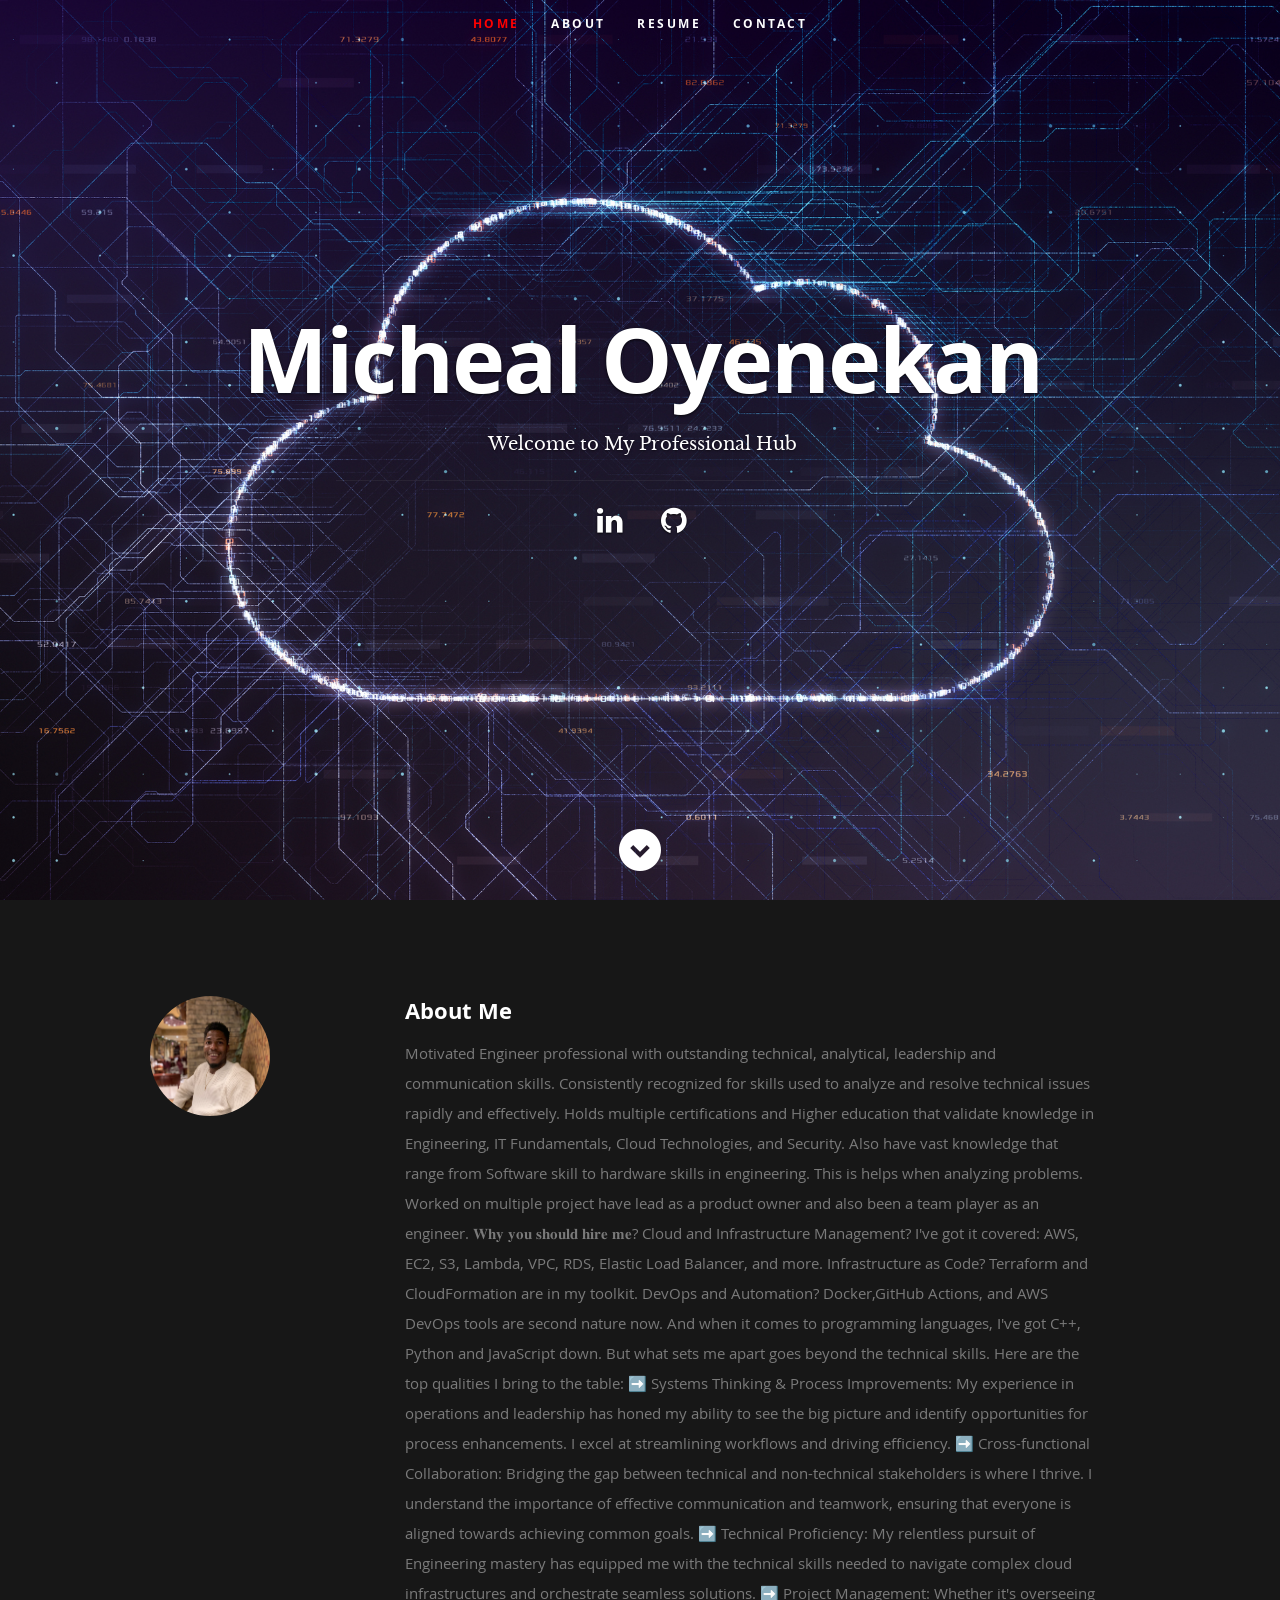
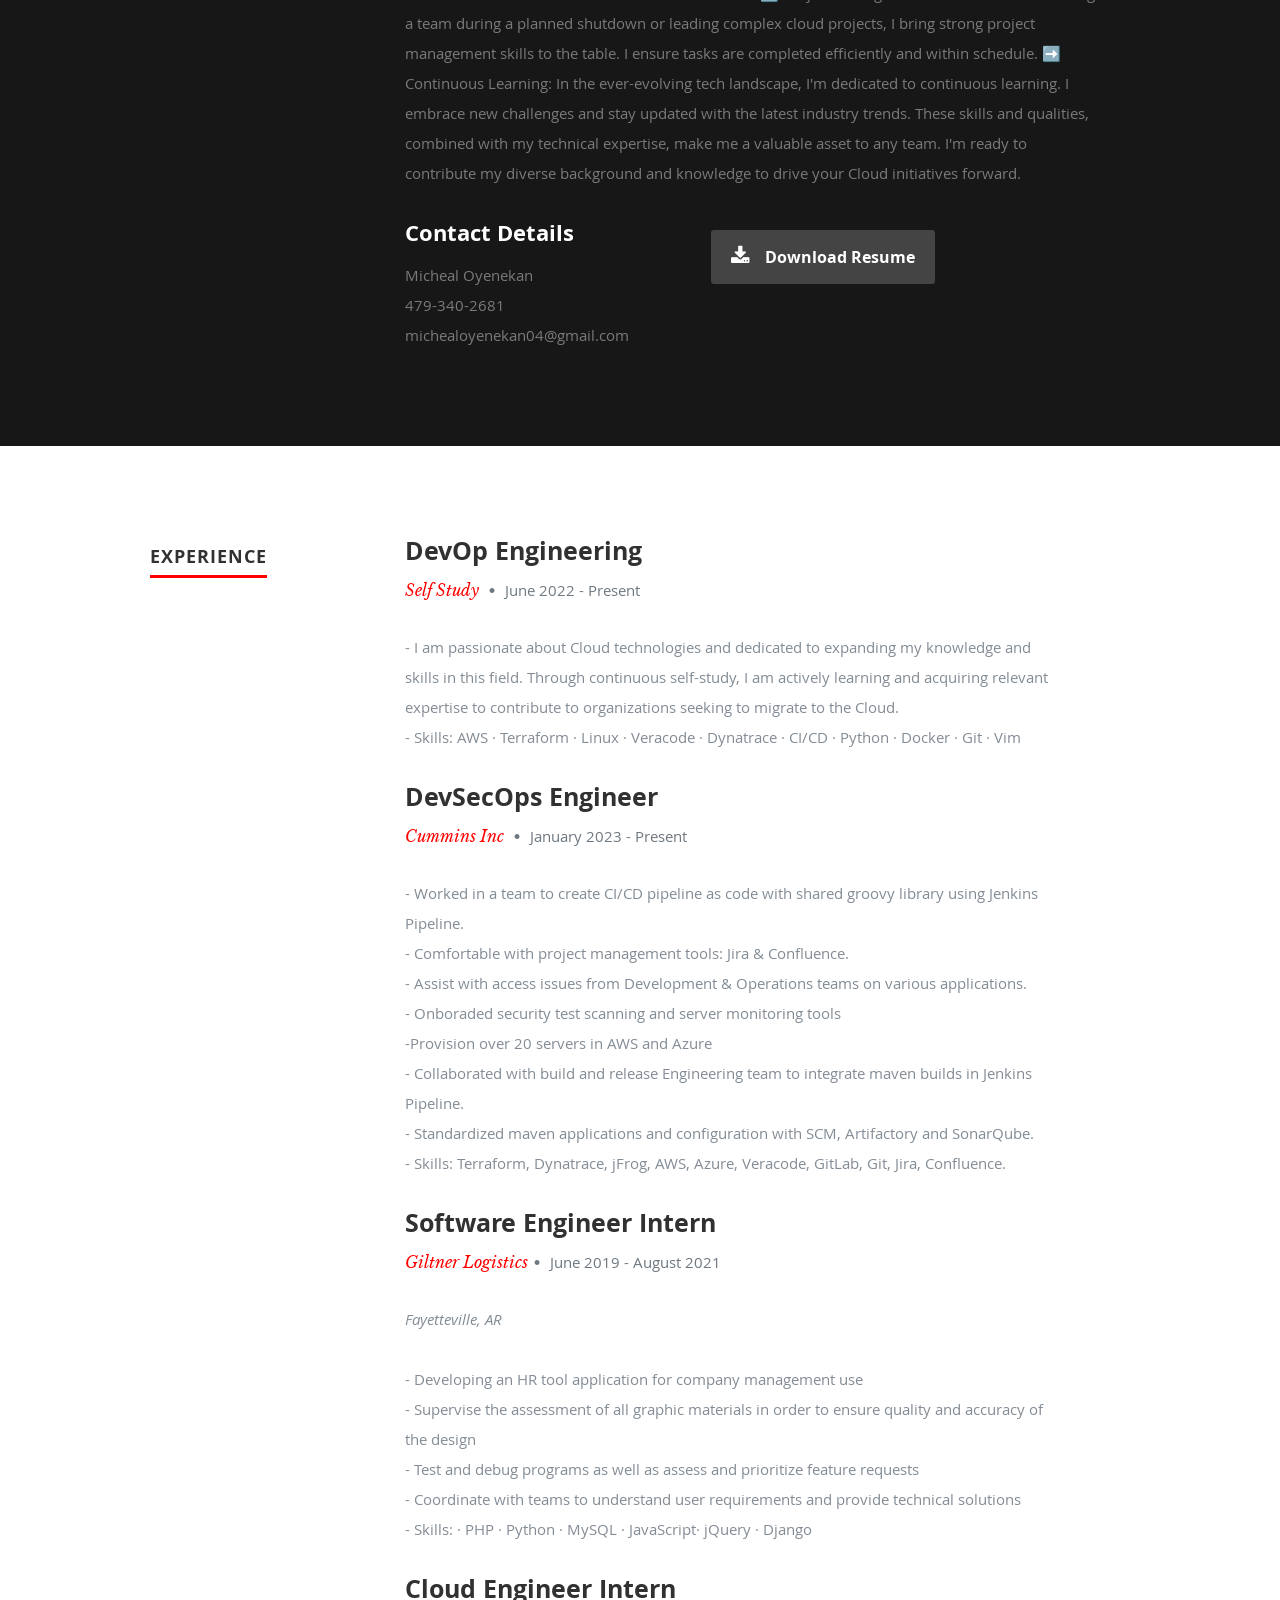
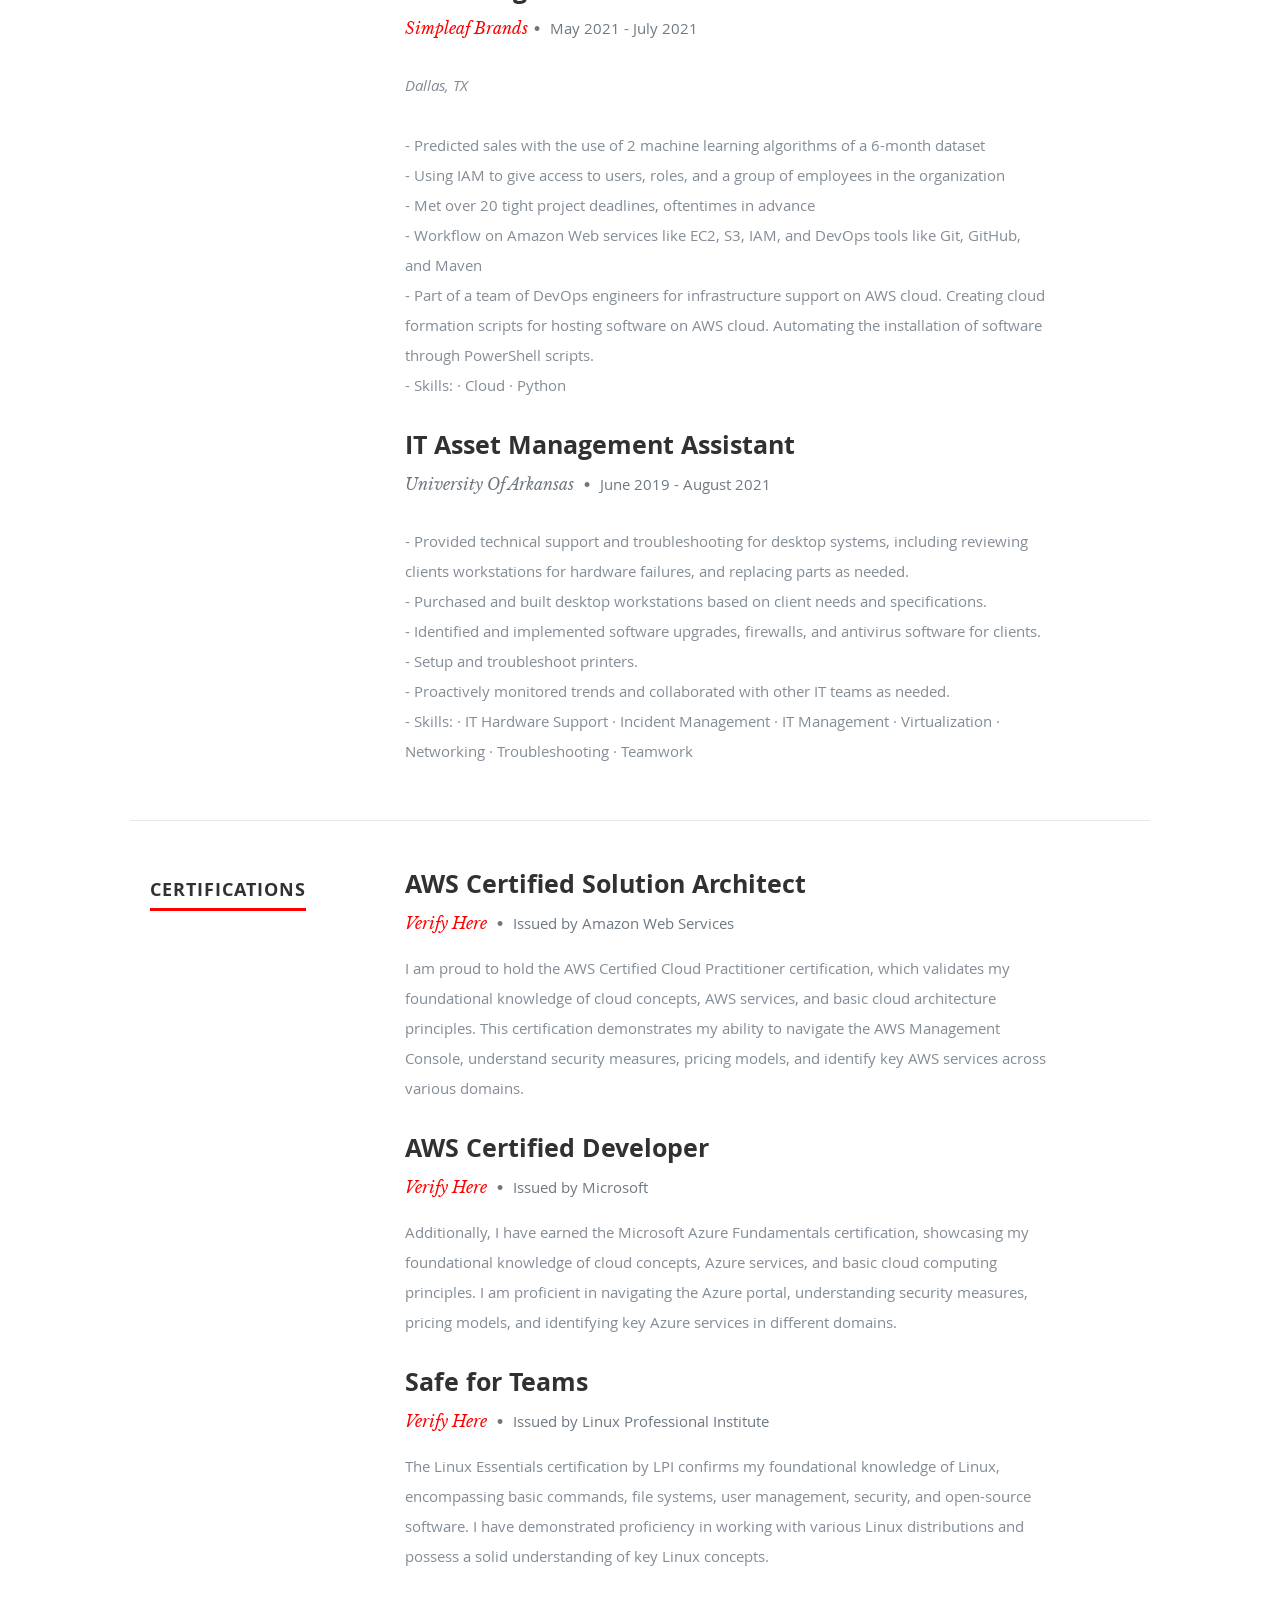
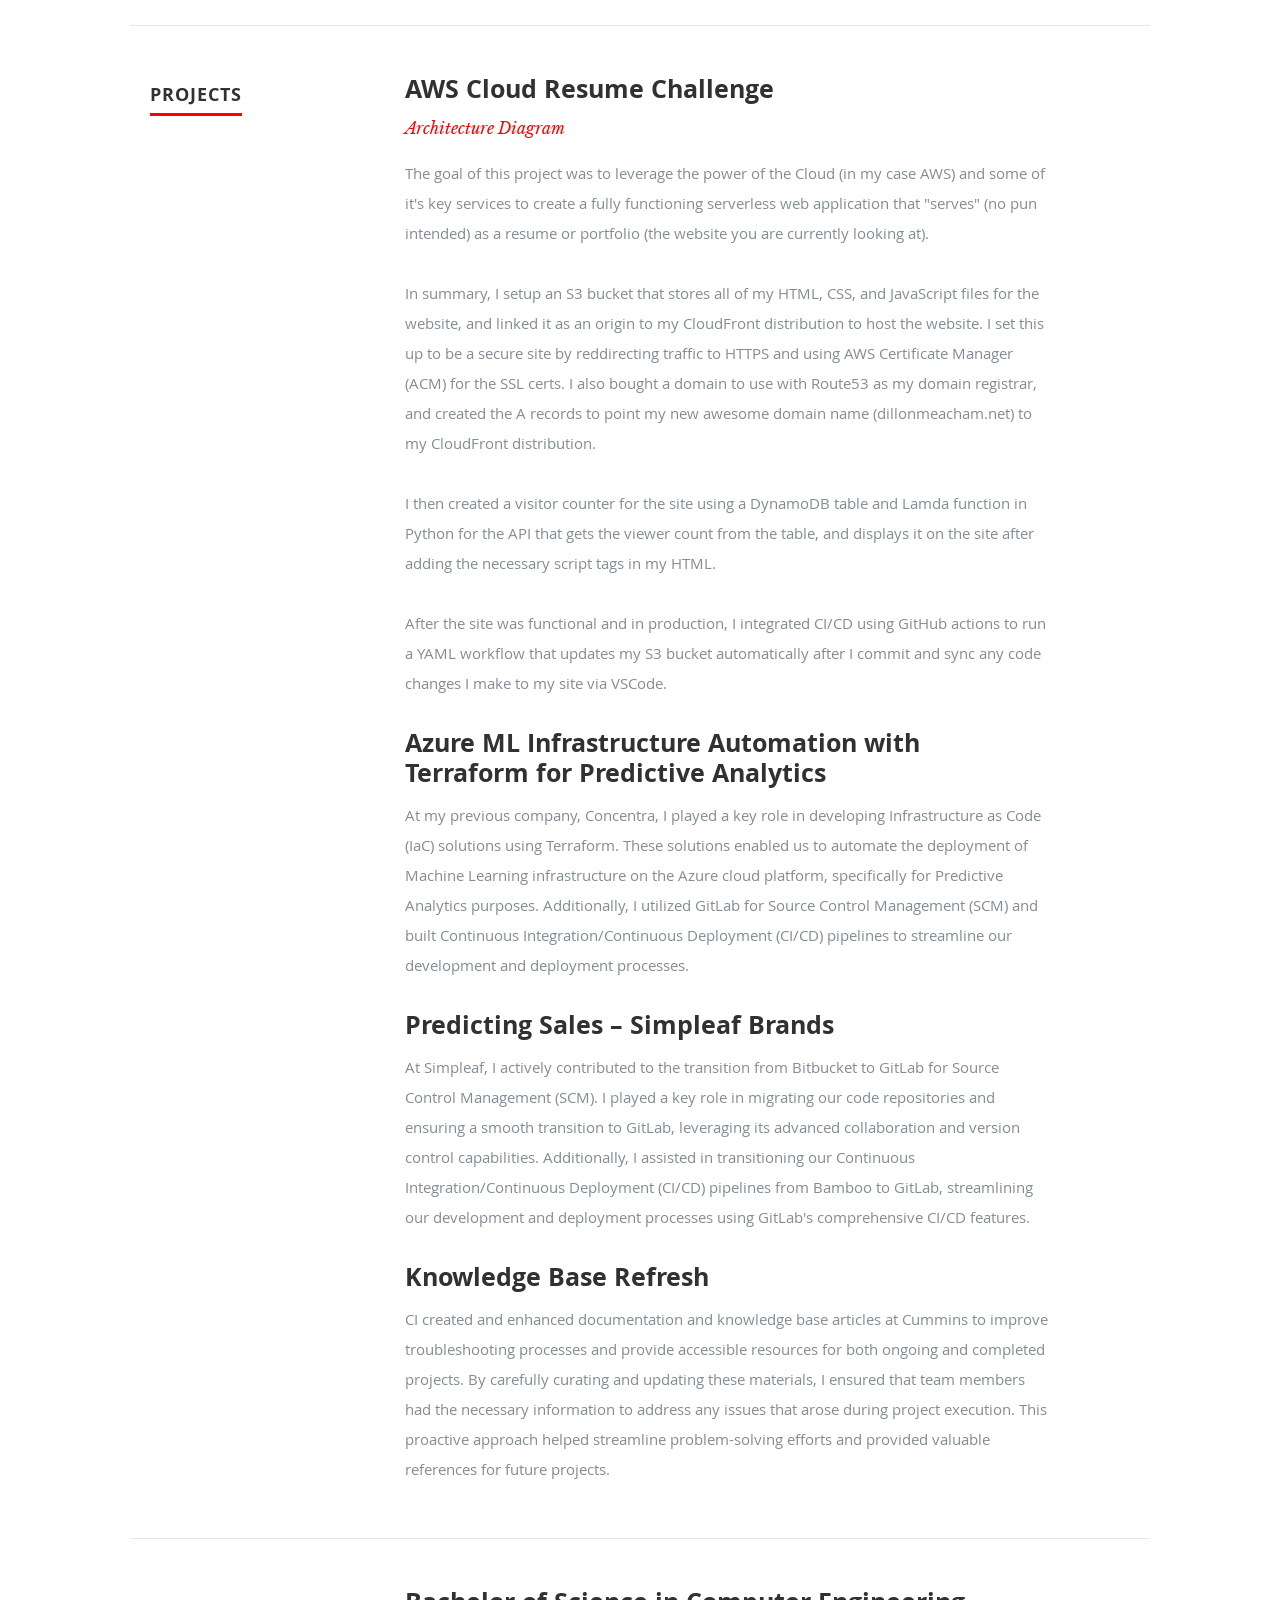
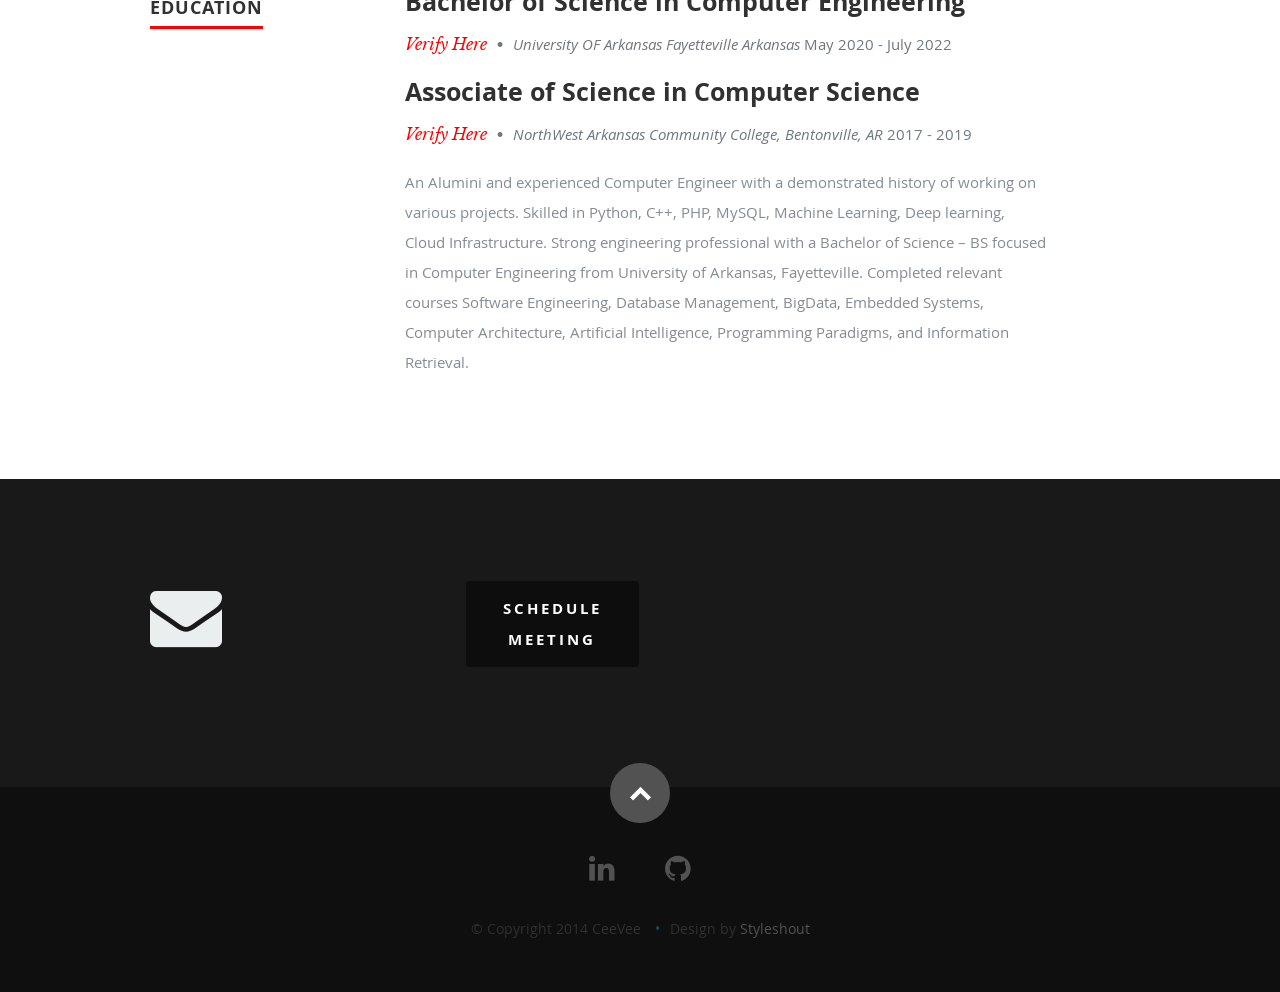
==== website/index.html @ e80d3c08 "replaced file" ====
<!DOCTYPE html>
<!--[if lt IE 8 ]><html class="no-js ie ie7" lang="en"> <![endif]-->
<!--[if IE 8 ]><html class="no-js ie ie8" lang="en"> <![endif]-->
<!--[if (gte IE 8)|!(IE)]><!-->
<html class="no-js" lang="en">
<!--<![endif]-->

<head>

    <!--- Basic Page Needs
   ================================================== -->
    <meta charset="utf-8">
    <title>Micheal Oyenekan</title>
    <meta name="description" content="">
    <meta name="author" content="">

    <!-- Mobile Specific Metas
   ================================================== -->
    <meta name="viewport" content="width=device-width, initial-scale=1, maximum-scale=1">

    <!-- CSS
    ================================================== -->
    <link rel="stylesheet" href="css/default.css">
    <link rel="stylesheet" href="css/layout.css">
    <link rel="stylesheet" href="css/media-queries.css">
    <link rel="stylesheet" href="css/magnific-popup.css">

    <!-- Script
   ================================================== -->
    <script src="js/modernizr.js"></script>


    <!-- Favicons
	================================================== -->
    <link rel="shortcut icon" href="favicon.png">

</head>

<body>


    <!-- Header
   ================================================== -->
    <header id="home">

        <nav id="nav-wrap">

            <a class="mobile-btn" href="#nav-wrap" title="Show navigation">Show navigation</a>
            <a class="mobile-btn" href="#" title="Hide navigation">Hide navigation</a>

            <ul id="nav" class="nav">
                <li class="current"><a class="smoothscroll" href="#home">Home</a></li>
                <li><a class="smoothscroll" href="#about">About</a></li>
                <li><a class="smoothscroll" href="#resume">Resume</a></li>
                <li><a class="smoothscroll" href="#contact">Contact</a></li>
            </ul>
            <!-- end #nav -->

        </nav>
        <!-- end #navxx-wrap -->

        <div class="row banner">
            <div class="banner-text">
                <h1 class="responsive-headline">Micheal Oyenekan</h1>
                <!--
                <div class="hero-container" data-aos="fade-in">
                    <p><span class="typed" data-typed-items="Welcome to My Professional Hub"></span></p>
                </div>-->

                <h3>Welcome to My Professional Hub</h3>
                <hr />
                <ul class="social">
                    <li><a href="https://www.linkedin.com/in/micheal-oyenekan-520241144/" target="_blank"><i class="fa fa-linkedin"></i></a></li>
                    <li><a href="https://github.com/moyeneka" target="_blank"><i class="fa fa-github"></i></a></li>
                </ul>
            </div>
            <div class="counter-number"></div>
        </div>

        <p class="scrolldown">
            <a class="smoothscroll" href="#about"><i class="icon-down-circle"></i></a>
        </p>

    </header>
    <!-- Header End -->


    <!-- About Section
   ================================================== -->
    <section id="about">

        <div class="row">

            <div class="three columns">

                <img class="profile-pic" src="images/profile_img.jpg" alt="" />

            </div>



            <div class="nine columns main-col">

                <h2>About Me</h2>

                <p>Motivated Engineer professional with outstanding technical, analytical, leadership and communication skills. Consistently recognized for skills used to analyze and resolve technical issues rapidly and effectively. Holds multiple certifications
                    and Higher education that validate knowledge in Engineering, IT Fundamentals, Cloud Technologies, and Security. Also have vast knowledge that range from Software skill to hardware skills in engineering. This is helps when analyzing
                    problems. Worked on multiple project have lead as a product owner and also been a team player as an engineer. 𝐖𝐡𝐲 𝐲𝐨𝐮 𝐬𝐡𝐨𝐮𝐥𝐝 𝐡𝐢𝐫𝐞 𝐦𝐞? Cloud and Infrastructure Management? I've got it covered: AWS, EC2, S3, Lambda,
                    VPC, RDS, Elastic Load Balancer, and more. Infrastructure as Code? Terraform and CloudFormation are in my toolkit. DevOps and Automation? Docker,GitHub Actions, and AWS DevOps tools are second nature now. And when it comes to programming
                    languages, I've got C++, Python and JavaScript down. But what sets me apart goes beyond the technical skills. Here are the top qualities I bring to the table: ➡️ Systems Thinking & Process Improvements: My experience in operations
                    and leadership has honed my ability to see the big picture and identify opportunities for process enhancements. I excel at streamlining workflows and driving efficiency. ➡️ Cross-functional Collaboration: Bridging the gap between technical
                    and non-technical stakeholders is where I thrive. I understand the importance of effective communication and teamwork, ensuring that everyone is aligned towards achieving common goals. ➡️ Technical Proficiency: My relentless pursuit
                    of Engineering mastery has equipped me with the technical skills needed to navigate complex cloud infrastructures and orchestrate seamless solutions. ➡️ Project Management: Whether it's overseeing a team during a planned shutdown or
                    leading complex cloud projects, I bring strong project management skills to the table. I ensure tasks are completed efficiently and within schedule. ➡️ Continuous Learning: In the ever-evolving tech landscape, I'm dedicated to continuous
                    learning. I embrace new challenges and stay updated with the latest industry trends. These skills and qualities, combined with my technical expertise, make me a valuable asset to any team. I'm ready to contribute my diverse background
                    and knowledge to drive your Cloud initiatives forward.
                </p>

                <div class="row">

                    <div class="columns contact-details">

                        <h2>Contact Details</h2>
                        <p class="address">
                            <span>Micheal Oyenekan</span><br>
                            <span>479-340-2681</span><br>
                            <span>michealoyenekan04@gmail.com</span>
                        </p>

                    </div>

                    <div class="columns download">
                        <p>
                            <a href="https://docs.google.com/document/d/1XgrDzQvCbuacYjzkOcyfNWtjXmc-3uua426Ln-NYnEY/edit" class="button" onclick="sendNotification()"><i class="fa fa-download"></i>Download Resume</a>
                        </p>
                    </div>
                    <script src="https://code.jquery.com/jquery-3.6.0.min.js"></script>
                    <script>
                        function sendNotification() {
                            // Make an AJAX request to the Lambda function URL
                            $.ajax({
                                url: 'https://nrhbfalndetwp4twga65bkw42i0qbqiy.lambda-url.us-east-1.on.aws/',
                                type: 'POST',
                                success: function(response) {
                                    // Handle the success response
                                    console.log(response);
                                },
                                error: function(error) {
                                    // Handle the error response
                                    console.error(error);
                                }
                            });
                        }
                    </script>



                </div>
                <!-- end row -->

            </div>
            <!-- end .main-col -->

        </div>

    </section>
    <!-- About Section End-->


    <!-- Resume Section
   ================================================== -->
    <section id="resume">

        <!-- WORK EXPERIENCE
      ----------------------------------------------- -->
        <div class="row education">

            <div class="three columns header-col">
                <h1><span>Experience</span></h1>
            </div>

            <div class="nine columns main-col">

                <div class="row item">

                    <div class="twelve columns">

                        <h3>DevOp Engineering</h3>
                        <p class="info"><a href="https://shuffle-intelligence-cloud.com/">Self Study</a> <span>&bull;</span> <em class="date">June 2022 - Present</em></p>

                        <p>
                            <div class="skills-section"></div>
                            - I am passionate about Cloud technologies and dedicated to expanding my knowledge and skills in this field. Through continuous self-study, I am actively learning and acquiring relevant expertise to contribute to organizations seeking to migrate to the
                            Cloud.

                            <div class="skills-section">
                                <p> - Skills: AWS · Terraform · Linux · Veracode · Dynatrace · CI/CD · Python · Docker · Git · Vim</p>

                            </div>
                        </p>



                    </div>

                </div>
                <!-- item end -->



                <div class="row item">

                    <div class="twelve columns">

                        <h3>DevSecOps Engineer</h3>
                        <p class="info"><a href="https://www.cummins.com/" target="_blank">Cummins Inc</a> <span>&bull;</span> <em class="date">January 2023 - Present</em></p>


                        <p>
                            <div class="skills-section"></div>
                            - Worked in a team to create CI/CD pipeline as code with shared groovy library using Jenkins Pipeline.
                            <div class="skills-section"></div>
                            - Comfortable with project management tools: Jira & Confluence.
                            <div class="skills-section"></div>
                            - Assist with access issues from Development & Operations teams on various applications.
                            <div class="skills-section"></div>
                            - Onboraded security test scanning and server monitoring tools
                            <div class="skills-section"></div>
                            -Provision over 20 servers in AWS and Azure
                            <div class="skills-section"></div>
                            - Collaborated with build and release Engineering team to integrate maven builds in Jenkins Pipeline.
                            <div class="skills-section"></div>
                            - Standardized maven applications and configuration with SCM, Artifactory and SonarQube.
                            <div class="skills-section"></div>
                            - Skills: Terraform, Dynatrace, jFrog, AWS, Azure, Veracode, GitLab, Git, Jira, Confluence.
                        </p>


                    </div>

                </div>
                <!-- item end -->
                <div class="row item">

                    <div class="twelve columns">


                        <h3>Software Engineer Intern</h3>
                        <p class="info">
                            <a href="https://www.linkedin.com/posts/micheal-oyenekan-520241144_im-excited-to-share-the-perspective-piece-activity-6929429117272547328-VveM?utm_source=share&utm_medium=member_desktop" target="_blank">Giltner Logistics</a><span>&bull;</span>                            <em class="date">June 2019 - August 2021</em></p>
                        <p>
                            <p><em>Fayetteville, AR</em></p>
                            <div class="skills-section"></div>
                            - Developing an HR tool application for company management use
                            <div class="skills-section"></div>
                            - Supervise the assessment of all graphic materials in order to ensure quality and accuracy of the design
                            <div class="skills-section"></div>
                            - Test and debug programs as well as assess and prioritize feature requests
                            <div class="skills-section"></div>
                            - Coordinate with teams to understand user requirements and provide technical solutions
                            <div class="skills-section"></div>
                            - Skills: · PHP · Python · MySQL · JavaScript· jQuery · Django
                        </p>


                    </div>
                </div>
                <!-- item end -->
                <div class="row item">

                    <div class="twelve columns">


                        <h3>Cloud Engineer Intern</h3>
                        <p class="info">
                            <a href="https://www.simpleafbrands.com/" target="_blank">Simpleaf Brands</a><span>&bull;</span> <em class="date">May 2021 - July 2021</em></p>
                        <p>

                            <p><em>Dallas, TX</em></p>
                            <div class="skills-section"></div>
                            - Predicted sales with the use of 2 machine learning algorithms of a 6-month dataset
                            <div class="skills-section"></div>
                            - Using IAM to give access to users, roles, and a group of employees in the organization
                            <div class="skills-section"></div>
                            - Met over 20 tight project deadlines, oftentimes in advance
                            <div class="skills-section"></div>
                            - Workflow on Amazon Web services like EC2, S3, IAM, and DevOps tools like Git, GitHub, and Maven
                            <div class="skills-section"></div>
                            - Part of a team of DevOps engineers for infrastructure support on AWS cloud. Creating cloud formation scripts for hosting software on AWS cloud. Automating the installation of software through PowerShell scripts.
                            <div class="skills-section"></div>
                            - Skills: · Cloud · Python
                        </p>


                    </div>
                </div>

                <!-- item end -->
                <div class="row item">

                    <div class="twelve columns">
                        <h3>IT Asset Management Assistant</h3>
                        <p class="info">University Of Arkansas <span>&bull;</span> <em class="date">June 2019 - August 2021</em></p>

                        <p>
                            <div class="skills-section"></div>
                            - Provided technical support and troubleshooting for desktop systems, including reviewing clients workstations for hardware failures, and replacing parts as needed.
                            <div class="skills-section"></div>
                            - Purchased and built desktop workstations based on client needs and specifications.
                            <div class="skills-section"></div>
                            - Identified and implemented software upgrades, firewalls, and antivirus software for clients.
                            <div class="skills-section"></div>
                            - Setup and troubleshoot printers.
                            <div class="skills-section"></div>
                            - Proactively monitored trends and collaborated with other IT teams as needed.
                            <div class="skills-section"></div>
                            - Skills: · IT Hardware Support · Incident Management · IT Management · Virtualization · Networking · Troubleshooting · Teamwork
                        </p>


                    </div>

                </div>
                <!-- item end -->

            </div>
            <!-- main-col end -->

        </div>
        <!-- End Education -->


        <!-- CERTIFICATIONS
      ----------------------------------------------- -->
        <div class="row work">

            <div class="three columns header-col">
                <h1><span> Certifications </span></h1>
            </div>

            <div class="nine columns main-col">

                <div class="row item">

                    <div class="twelve columns">

                        <h3>AWS Certified Solution Architect</h3>
                        <p class="info"><a href="https://www.credly.com/users/micheal-oyenekan" target="_blank">Verify Here</a> <span>&bull;</span> <em class="date">Issued by Amazon Web Services</em></p>

                        <p>
                            I am proud to hold the AWS Certified Cloud Practitioner certification, which validates my foundational knowledge of cloud concepts, AWS services, and basic cloud architecture principles. This certification demonstrates my ability to navigate the AWS Management
                            Console, understand security measures, pricing models, and identify key AWS services across various domains.
                        </p>

                    </div>

                </div>
                <!-- item end -->


                <div class="row item">

                    <div class="twelve columns">

                        <h3>AWS Certified Developer</h3>
                        <p class="info"><a href="https://www.credly.com/users/micheal-oyenekan" target="_blank">Verify Here</a> <span>&bull;</span> <em class="date">Issued by Microsoft</em></p>

                        <p>
                            Additionally, I have earned the Microsoft Azure Fundamentals certification, showcasing my foundational knowledge of cloud concepts, Azure services, and basic cloud computing principles. I am proficient in navigating the Azure portal, understanding security
                            measures, pricing models, and identifying key Azure services in different domains.
                        </p>

                    </div>


                </div>
                <!-- item end -->

                <div class="row item">

                    <div class="twelve columns">

                        <h3>Safe for Teams</h3>
                        <p class="info"><a href="https://www.credly.com/users/micheal-oyenekan" target="_blank">Verify Here</a> <span>&bull;</span> <em class="date">Issued by Linux Professional Institute</em></p>

                        <p>
                            The Linux Essentials certification by LPI confirms my foundational knowledge of Linux, encompassing basic commands, file systems, user management, security, and open-source software. I have demonstrated proficiency in working with various Linux distributions
                            and possess a solid understanding of key Linux concepts.
                        </p>

                    </div>


                </div>
                <!-- item end -->
                <!-- item end -->




            </div>
            <!-- main-col end -->

        </div>
        <!-- End Work -->


        <!-- PROJECTS
      ----------------------------------------------- -->
        <div class="row work">

            <div class="three columns header-col">
                <h1><span>Projects</span></h1>
            </div>

            <div class="nine columns main-col">

                <div class="row item">

                    <!--https://shorturl.at/cOP68-->

                    <div class="twelve columns">

                        <h3>AWS Cloud Resume Challenge</h3>
                        <p class="info"><a href="https://online.visual-paradigm.com/w/aunolhas/app/diagrams/?lightbox=1&highlight=0000ff&edit=https%3A%2F%2Fonline.visual-paradigm.com%2Fw%2Faunolhas%2Fapp%2Fdiagrams%2F%23diagram%3Aworkspace%3Daunolhas%26proj%3D1%26id%3D1%26type%3DUseCaseDiagram&editBlankUrl=https%3A%2F%2Fonline.visual-paradigm.com%2Fapp%2Fdiagrams%2F%23diagram%3Aproj%3D0%26vpov%3D16.3%26vpob%3D20220410%26client%3D1%26edit%3D_blank&layers=1&nav=1&title=cloud%20resume%20Architecture&vpov=16.3&vpob=20220410#R3cU2FsdcGVkX1V%2B1Wewh32y8rFU0otYn2WnGYVxL46x2wxcZaGxts%3DO8XohWQ5YanmDTF0jLl0ZLt42RaJnIsKoSHWO%2B8CrBIu7iq6Tx2QXA9Ue6s%2FKIHSfGhxFvdYhnvR%2BiQceX1G2iRKbWvswefsblo8L5LsNYEd5t5mE%2Be8t5CLE0qoWV9wSX7fFxuWpeRhl%2F1k99WeZ1FUnZKGp%2BJDpU3dMo%2Bi5W1ZtUdzOYcUM5BAU5rTi9koyOOjG1JyUtUSgRME72dRnntOG9euP2cFY9bjxASUCSlE0Edtyaj6eCbN4hsipH6UMqS9SmH4XST%2Bq7vA9eaw4VWlZSGF9tF%2FtaeDNV3VD5h4rJuEe6mJSXpggE%2Bmd16nQK9t%2F%2B11Ky622GlQioPcWXLDgD3hqIMFPXZWOBLM%2B1NfZTzkm3XiJsTV0c3r0HIg3dbBy%2FaDaMw9dXmID%2B1D43008SDjm143sY5MqyjCqSpMla0ugOBvSJgv%2BYcolHmrjpVwsDYyQ6cRznwz%2BVGsACXhjIm7UiXj9BqqwDgTaFTgb%2FPJxT4oGLDmffHM8eXyGFlUtlejZk2uKcyjbHngej7JBY4Bi30nLmxjc%2Bpr6HNpkrMx9yWDyq9d4BQSvk0bKsKRJUFhgt4jmVVM6b2EIs%2BcrvEtzAXO8NabeWmCXRgUi1qycN29i10JfYeSHcMOBUobIW1l4tx%2F6pUTgbGldJcdFq9%2BI2TrzlIMiX0JpXKSZ7IWF1GVfAUMBBSzo5mdVuCVJkGcGWESB%2BKsegIzzFPTfFvODgj4za8m2I87MxMRAjwN%2FrdnTKnmhAGbqiQQ1jf4bKx6gwIjB7G5hX9Bervcvl1fc7suw8STZsY6MgFnlw1VyMyrrfAsWwE7jujtA%2BFZ%2FuEHR4xpF69918hsMmsnG9uFFNztPVyPdgepMFK244mcxr6EWOnBoh%2BQi3bT7D1OII80JdzQYSymbj1pOD5JNW3%2F76p%2B42rksDzhlPcIY40Sr2HT68slyCrC1zQ8tHgSe7Wrx7mzXLnqcFLMCP8YDRmFGwHecj2EMlFCZ%2FXfcWDwQJDKyLDlYHX3ienrI3YaLtMFkm1FT5JCflx6bW2x1qMsKGwrpPtDfgK0AGVO8mW5K8whRvFaARK0zLhanh6IaY4Kq33MXrr7Vz4UmFF%2F315ax%2B%2FsOxzfTj6IzB7jkE2HJMEkt0SmIH7n5qkTB%2FHcnWmhaJcp39DsmzjSVi1mhG6EwDGGVvHHUEekC%2FntsIIt7ndV84XbyO7fkHIY%2FtaYHU3S2ARuxvkIstmxGowWgXCsummhD3eT8fTvumSHx97eE16iT9cM%2BnoocRIelRSOb7R9FBriULZM5or%2FUCWc7VJUOuvIX1O76PVSrUozP8TutyFLXIakTobxaQghjwIlmVt2miWCcFd5E2qOikIwQL5jJgxhcnpeae6gCwGbL2ctv7Gx9NQkNEZxul02CJBwAlkfNmzGFKlc%2Ftv7m6uSTCOSqFdmSz9i%2BZHR7YTYdHNjrcx0XW8ESQOgJWy8T8mgUHnFZirKF%2Bb4NsDiQx%2BH378DD3XRBFGM60CmNJIAS2H2VlWKkmgPzvzSMnXF4gs76zB8TSH6yj3c83tlB1xNIByUdx7nQLxycK2VOZnUPvIZOWsVw2J%2FeZ4s3bPxzJh9tL6H4NhyjKZFlLAjNQQNcvrzqwuUIPvFNspaOyz7KOJ2g9IRaqH7L1uCgpgbLPeyvWVZueATrlptlGdPJSC3TJ0TNot1AIAsDeCD96yCsXj6nCcgTaO3fh%2BoO9lX7ZXV9Z6VNGXTRQsYnF53lYqERddtGTW7y8OZnDAZyxs0r9owmOqYtcssZezYauOtJhN04TtmPevfeUGgljJeakCkEMYOPCcpmwxia4GlnQ0AmDOcEuVjhX8Vh269x2%2BLv0cWSAQDC4HF%2BLbw2%2BiwAGUgMvBRJiFHM8q%2F5Xk3ISyH%2BRqXKQbUZiLAumj%2B8LMoozjUZ1K%2Fvqw4THP8n2aIlB6AXrqAMIfuPdE8loJjsUsbCVpP%2FUmmQsrSa7qvmA8BBQ8H3yp1LEcYtufMSguixwYO3CdhESD7NIB3u2KkLbViZKcZfJV%2B0bIvfn4ewr1iQRaX%2B4OKpXEqxzfLonYQGayLQwWzoD9EMU7gRBJvG6%2FQ88rFXq451VC07y%2FWzqB51kWB174ixT5heaQC%2BJBCD848eE%2B9Fz5v6zECqlgKuxLz9AwUY44GB7vn4J%2BCDNFKCEpFsyCiMvCWwLZzdIb19bHrwjLcuz4euAWDigUpf5B12UAXTg7na8PXiqpr3SXB4RsAiWtl2GF8yG%2B1lSr%2FeNjZ4MhxzBCcJubSzB7%2Fd8SnO8tGOhLVyNhcN%2FQpZbi%2BI8g%2B1XPTgeWAleAdowU5eLIeAqSoEVNdtqJVvzTadhSqp8DhTuKatnc3fBEQkIiM1bz9qs2kgSWS9jFIXGOl7tnZa4PRcumflM%2FB%2Fzge0GpgJhQNMPLBeKehCUA2W0WeiwaBb6V2MxG6dXZp9rpFhrEpDG1n39DxGChoZ9E6K9U0Pmc1DdvB06izj201qp9rK00h18JPodqTptplXdVTJxyMhLvxqHLfBHI4VvWOZB1xe8CeMGcGbKTQxgutxQZsBAIXKcPI%2BXlW4Rbbyp%2BAm%2B6lfVkIoEBX4NCuZhp7sxuTYCJpHGc0Fl%2BASYIyCThXoym7n9YQ1wYhN42j26cHQpwM7TYoBS%2F2wWSuulG%2FuzC4F4RI60Cgt26xSmaC6wA23snDsamgIZQVSeHPT2KMtN73IXJ2VRyUdQmhhp4uGBEINwK9xksniqaRaAqajSk0vDw3DrH7sTNc6F3yK%2FbNyX%2FPRuJ91preu0SmSNQ7CSWmhexxLlU9nAX7ybvug04M07z3cHuMQX%2BAarvsJVmgJMdcpF7mPCdEF0%2Fy2OADtqeXYnaqxSrG7pEuErPgLF%2FNHBpCZ6Te%2FLAH1UYioJbN3TrjzS7WKEKTAoWdfiitb2Yghc0fVi5OLSXODLt8%2BtvyO0iCUburqlMakJmGVJYAE5mi7ZfpmLwCpiyNKBa4oEMGS5E%2BvBa0hrA85yczWr%2BnXXj5hjqjO%2FzT%2BKhenxtUc5r9w8WyKIDxSNG7S5DlbwYZ9WBhtpEoHlFZ7HzACpRsse9nEi5phgWUqL%2FMFpjBTZTV3%2Fl2RaY7lSMbfAKax98dqZcIiZC90solHf284jQurZ38r0up%2BExdHLzCIc4vJeLtM%2BMzNaMMa9sXPZjZMi3sxXBB%2B0pAxHHkFpVPPQacYUz0TMQY4Hqp9WrqLNdPl%2Bf67g%2FNDfsY7Y4b4NO4AluI1ofbNF%2BtQV7%2FPleOkTPbSfB75ZO0%2F72oIYkBCWpV4BMkFmvOK46cI%2Foq0A48U3xF%2BZqVFhWlar4%2FAL2Tink%2Bl9%2BDY3u1zoU1%2BeuVeyGsFI%2BR4nOILkTtcQS%2Bv5EPnzH4PShsNh1IhDrF3i1bt4M%2F%2B1QvvlCv8FxMnt4Ev1O8LoqWJzTnoTAIke21qujhr2kZSoxuwiLHnIQQ0Qtkg3lQuj0MPogTunruAD9SbhTUu8MXNXCeTqDDoMfVua8IOTcMmNLfpFJRytTsX4AJz2A26W%2F%2BZHk75q2bLLoRV5RKMaWIOrnYNCT%2FPp%2Fj15x3RVdlUx2udN7e1FLf9JN1GVcOaBIEYxqnnNFYvVQS0FATzB6kOuH38ad1cwuxzSfH0I7rTQHkHFog%2BdlslPN8YAcFz95BWlnnmhyRcwpfhiJ9%[base64]%2FLdItKKjHRXCr%2B5FASlINIAzOR%2BbfSIEEXjYO5bjLQR1fWuliTdowPfJL3B7No%2F1R67ykevMH2R%2BsHw%2FfZ9Rv1mjiVm7vyaiVYRDttEZsyVMySVrzyshD%2BVA1mhw5HMKbzKeVx3BnZQee5RdZj67I%2Bt7eiAXSfIY0k%2BT%2FWmVcU6yt36HMbF8f7%2B0fzA34wmQ%2FHksFd5j9vWUWUsOzCZSvH%2BynrLgsPkSL1mGVHfZiuiY%2BJQdD%2Fl85QqZWnntUmrMEvUYbb017C93K0UHVdTX714ioyjXebqvsPQGNtQwh7QNuJEY9VcIUlVxzYhg%2BxsW5dRl8g0tXOrfRtMz%2BBPRkAEMNjywpCLIZSNLO9vaCa4a5ZokNuQuA1mwV%2FWH5gHaW21Rc5ef3Q5auH616O9eZrRRqxVtHiYMsPn82aatV2hX2qDCl2VgHojXEA36qbM7CMOvYQmVf%2FbTYXYVyY9RNbB31pmZrUw7TWMwgpdtQqtURUV9%2BxPGRcf2E51%2BqLQ7ZgGjsmEpTtC4E8mWGvlRJTJXFT0fh7Hn2Uh%2Bg44C6gVf3OPra%2FAIm6niKQDYO7ZAGW7vtq5zx3fWqajL9XdlKJ%2Fqiv8Ni%2BiyOy2WiCqAaVSD6ZKN6YtJ3KjDd9Dg3OtMXjXIr%2Bm3D3rrIWmYQC7OtLff2qeRwWEMGBmBkUBCfZB84%2FNQK5jjcNa7QXsXnldQrH%2B%2B68jI2tDXH9jb8QZjK82%2BYXzGuHLm9SSIlQaIpadvsznBC%2BRdB9afkdR8TliVyRppcvQh7ErJxuDGgnOgal85DSVHX7yDawcV4TJq4xTnoUiI%2Bjm%2F%2BpEOuYXEBJD5%2BcZNzVtDcHM3RSvIs2rQYAqyTE5qEKoFoSyWm%2FlHY85iHMH%2FqSJLCVW2WV0K5Gj%2FPLOTZsE7eYmX6a2w93A6oImz2G2P81y%2B15OOXaS5UlWvg5djoFoD4J2vek%2FaiIoi7JrHF3v6zzy8Gi1XJUpx7snpaHSwSiXxBUWSEugyRYa3VlkpMAeb0W8YR52uTYJ%2FtoY0wRk8AWeCW9yJxGQGOIzBw5VJ25aXhFmotizlQXORGxk9N7vyPETpD%2FMCJ%2FED0B8HwyJlsOIp6gs%2BZ2NTZYRgdGBr%2BANjuONDSDF1xHzm9ax8Px5rL1e7W9Z2h29AmvHliunB0xWpmO%2Fm5Ynjx0w65A1Mpcsr7wDdwK4kfVMPxiX71zjv%2FSdEH9ltL%2BLGXRwPm0xZTogtPSTt1JeHw4NUwxOjMy9MfURXKNk89sxkAXQX4VHug12FJYqt9ab7ui3oMRAmbmyrwnpnVpWPFFes35xW8OvnBpQv77Elpicdyxr7ysQGGjMb8zaDWV0re2ljNFtXrCOFf3bwBOA%2BsuuszmnB3CWdfyPzPVTK8eher1qf6HkS3G%2FydFxSLsqdZcKXAnL59zkMwQAX9Dka4v4OVVO2yicgyjAHKJt2HvzUItFzQbrshwahKzf9KKOT77hbgl8EKOTS%2FjNrcFm%2BcgEPvN5LJyF3gspS54KQeEIbhTHumfH3oGReTbew9pZ%2FviuDqdx8LE7EOFqZFyR3%2BNmpMeKmFwLrp2OLZ%2Bteo7Ol7gfnd%2FmwvaSgKfxKHDzmdWAAPD8Fr5W6Txfk%2F2FsThpFHDZLeFNGlJ%2BZjMuArqFuBEWZR5VuJsuVGDBkPBAoMgpEgZE9QhO6vZjCz%2BR%2BSOAtnDUzOX8t90kFyogNdNsHgNFo9o0hT047v%2FS2wlB1mF9uRE4KZDjI59U8M4SS%2FCOezD7NPg4NFEpF3Us%2FVgWviRRzBbaE6FKQBlOcxIJY%2Ffh5nkcPGFyDbK6i35BhSgwchs%2FSKin%2F6HHkjCRPjPCYw5mnlyVQVC1iLDteKWqCDovSMIP3Kz7AfDSbxaQAPvEF%2BUtg27KupBTSRT1hn6g9d%2B8t%2F2iiFXdamq%2BKfQTZQ86QEXYdN06MjqvUVXITUj24xd8em3Sko4AO4VNd5Fbs5C2AnjSoPtEqNBBhe3DH6K5ne3wBopvsdqtCEDRXEMTq5E5FKT1OF7%2BrR0BEbk27CC%2FDp3pcePLq963AbnzqxQbAyoxzNafFKUE%2BtQVL39Le0d%2Fulk4febz7agzdnelcV0jw0teqXj0heWVuoGOQ0EgQh5OOsGUO3PC4m6f%2Bm4TBXn8Y4iXHDN707%2Bj59gk8YSZYschRL%2B8S9tkzf3fhRPHWeYTreZ06ZjdzCVo61wfypSxwGXbJ8gbNBNRQfAg0LELYzK39HshSNn39zaz7L8LLcNKbFFWuBr4EV%2BK%2BMprTTWlLXqqh4vCKUR98x1jibeuIaDcgJQhY%2BRm2jTid1Iux%2F%2B1aaLdR0H%2F%2FiytZQgG1sK4iWsG5y4qwCe%2B0IiJghAr7c55YzYwy%2FDE59mPZwIqCXz7e5smPY6fUr6ROJb50mSFY%2BHF%2Ft6i8gflnxZkoD4aV%2FpUFmatqBumMvhg2k%2F4IFgVhehXDWLDLcquYmRsR9waQHqOjhmjZS0YtMG728FN2IchoiFxQ6vWN6MygFNkhX7TjpUUCJrWoHwL%2FlEbA7TEgn9yDFFAlfcaTQyvE5jaAvX9p3Ncy8eb1kGFPE6zET3TQv4y3FkX6qSQs2xaGjSx%2FYVi1j2gBpeulJESmJHMC6%2FRFWN5kECv4bIkiNgtML%2ByEAYAGaan60fCH5vub6cPWBLjlFh9HOIeTb0vv2kE3lOoN%2FkWGN2W8N%2F4YVpD39jA7dNPEEiR7RPoEKdo1TRJUUVnpg8o16CuT4IzpGNBTImZSI47nhHCKAO3fp1AsVHP3CcvIPoWBMR7VeywKWNZ9WOnu%2Bu9AojUDzpIiUi1ur8QHNIoM1fDmiA7j%2FgE3qNX1DvYwgTd60WmPmpZ9ParRFNisvGvVEhCQFK41LhAscoKu%2BrNAxzrVElDX2dBB0aLwiQ17EtAgGMEa5ou9p2TL4ovJm99fBv4jCQ3IRRdKtvM3A8W6V8tW4VDB82Mvjmicuh4frsc7DJpvVHlGNCJi4QCHAX3nofF%2BTUVJoiqj7nS5VvxB6cPNFrDUSCYiJ7GJQeoQqsGJEU%2FQRk4txuhqXgedUa2xAhohxyFAr6aol%2BKgK6%2BGiGHvO44i2jgwf0Hg9O%2FTghYBYqI4qUosR7uzJzRDPFmdg%2FGxN7e720b1hewTJsLlCiDnOfcKSqPwicS2OPjbybOGmU13Z0zSlTEsy%2BYlWvgRjMQPGG%2F6vTB4Tsma01QUfzztDUof5eXQFAX9G%2FahfyjmoM%2B8imByyrWXnWk1OnLWDYr%2BTKZDfBG9H%2Buyc7z8euzeIXvlJF4MkZchjQnfiOS4Ldu%2FSrZ5H8NIXEtGGTBu7lE0MfjLeZFaSrfS8N2Rydq%2BsQtg6KmnFPQt%2BkABOdE7aC4S%2BA6q5zpL1%2BALSBgBJ7U3nRyeBUQhCyCp4jRz5Dj%2FCaHYnMvC3bYto5i%2FZDHkMBSdK%2BbtFdQLeWg6seiiag2Wur62UUOl%2BP9WZ4M70EooGTgguLd%2BH57R9LARx2AmNu8Uia5WvkIaZV3DJ7RvkPOvZT3bDyLQm9pqI7nVTogmxJAZgX%2FHzlrBpYKgN9FvzHWAF9%2BUR1yuI90A7U9H2u4MYe8zh09VjB6P5rBgzy%2BH5SzrFIWw3xMe64RrZG9v%2Fxy9jlHmeBL%2FWTmlkQaGo9BTb%2Bo91DtgjxYA5uR7Q%2Beax3vcF4GsyzVhDKnBDEpxNog3m0BnF%2BhVLTVO11Vjj6bsTpDTE1dTWHOdDHzK3QOhR404uPFikwO3rGsbDpZ4q%2FcWbhdpwM3%2FgLS64hjxF7fAlIr%2FNUaUM8%2FDiEUdXy2QA%2FA5sYF1tTKzdrwaf%2Fa95Du0FCcEyJkTIYd80x256kMtWLiniGJ1wtgaXNXOm%2FuejVOnSOaWn3yPzczQssF6617AOo3Ynnq9EwsqYZTF3Ofw5BnufOvmqEidxrvjWeFsok8ewE3T4idLPSbP%2FjzAw522AfXkEMNsLKbnbSl8Rxsj6e6SrbSwttxmD3LrZHeDxOZfk%2BW9QhvkGaPsOJGL2FmEqoH0J7JkA3%2B1eHKzEINZjAlvohzn4xHejIhSDGRh08q4ZDyeX51XIbNrpaZ6CdoASbDQ58XIFj6WaQVjCGHABXtP9jm59KnHiu2UnxwHPxe%2FswSJS3K0fJdv9vVb8TI3b5Yh4IqgDXmvBT6Qos91d6vN7VUAVfRwa%2FqdLEKj%2BrKyg7HEFxoMFpQfVTOJB%2FKPc90n7FEAOIKSgSm5rMGZI1U84PJ1X94a2pdPSt%2BuvDlhJgAPZS7wNpaNfVwbuCePmwOeUhzk2mPjDp0NxuugcPfbH0Va%2FnE5hBwSNfFK0jH1CTfN7M1o1c6iaItAciW5EJ7hnWhWyX07xRTEGsdB4Z8ZZCMOJJvTtVrGppfdH8XlFk%2BXXcdGBGsZ1z041ycroLEpWjPi9n3UDvc75hpgCAn6%2FCzgXZw0aT6mIjrc16Q9sFDQiy5xAhbC0PwsiRXMsD2jt8v%2BQ4%2BOXmqVINjfSFeXe08cu85j4PYFwIWlm6adR1TxSqcbA0x4yYlFmeksSBk26f0AHM8%2F2HejXn5jYSBN8zIUilWMHXgOYFzOJFLlJ5BybgCXQ0eCYaBsEbQFNcUXZNeP7R2cPz3tP4AiSxDnV9iAY6k4eSzZHGvlZ1WNrDXv3bJaxFWXMJOWZ7adzE1alf%2FoyLYJVtVRWbGYfZIDrvNMCSgb5Tt2pO81ME4cVAKfylmgBe1xVaDHvgaSJphgT1ADbaXPRH0Wjo2bPZb4uCd0MaEkh4nvV0AAPZKHBol5kTe21%2FylHeqmOu%2B7EklIyvIZTQY12TSc2Uo9wmJM1vCWCEhH%2FCCOsLCIPHEDhKZYiuFINmkKubI06try6C0ar1MhsyVv2jZLdLtk9liThdWk%2FGDwlWFD%2BwwhXTixqdw5AFT6IvEknXcNIC4U%2FzZYkT1JkF4AkiMWitNOp3HYZwKnxTuy7%2FJckh2u9NqcQ9qQHicbksq3aTFYy3QSBYjSfBeMoIWBWZDBx14zq53UVhCKIi7JjB1zVMckq%2FUs8o%2FdwZfM%2FciApT416n1ZVeb7ygEtCZvB0TGOFPw8G0OeMd7ld%2BWWoZ8YaFIw6EZ3jCbGztvdZtzP9VcfnGUtkTjMmAIL3%2BNYrGh2lJNZOqoS7uGHonvfjS02bt374uroXcAn1unFutvRFBAjmhw%2B6yhrKf5BmgrmvEIREeI23tuZ16jDKw22b5N%2FEyBvXhsVqXI42mjzVAQMu%2B8VIAQqZiiIeDksNAzVTbPbc8d3Q17j2wZ6JHOqgfhT15u3AaJFE0bYdtL69ekyT8iPjqSJTkZteIsJevP3gxP2TNtO9bh349eprerzsAFbks2zKUKzgVNfZUiGPmU3u86OeK1nxvKpLtJJfNxOUs5c%2FIncIuNYxqWaiBbYFlXGHe4AhauQ0JNOs5EHgGenXN3FhuJhjBWVkueshBYAS3b12tlCgwAifHDmW%2FYRPgVGogUBiD7x%2B8lEzlr01rqU8sTnUmf8jwj8kkYQusUsyDhWm37lN2dALg1cttrKkFNAFQ%2BQzLOb4rifTCoeipQISxMOTGWqU5Qm0WzvFyH2CUOe52YZR0CKUf00mRFOPK3O3YPToYaZlMtb1qUs%2Bc3GoNh0qOfeYwTW4vTXSmqKoZRbAKANtaAtBYJ%2F%2B%2BJIMqVf4UsqYFGv2ngElXIgDLnqwJP4Ib7h%2Br9wIYWAK8nvQKRvF4uP9RwSFTwYIZeU2G1VWC6R9i6408m%2ByarztdFr3FfqLcIb%2FutqUJgUSaq7p6MNTqrZzpdfouAyd3r4B%2BRpPVlZlQEhxCGZKrlcMzwhh1G059tI%2Bne9gvQ%2BqoSbM0%2FN7HvwlYAKPogDTIB%2F91zkvrlSAfQCcSXIgJHBTIIStsgEVSjvBXEQkRRnaDIW%2FQEMYQMMChhn6tmXkJQWNy08D5Og0uJLBaVdXrFUfyV6Ay3aTNLeB3jJbbibZ8285d8aAIefcJzg6BJG6RVAQMsIN1CxRWE3fOp%2FuVG6mkP0AozrWmbrC5YDH4mpwQbtNKS6mBnXekPVDsg5MptLS%2Bkk3U31tHs9hRXH9NtCzoqyjQqWBisKWtswM8lHRrsaJe31WF6tbzh4GsQ21%2BzgFGGIqjxwIQepVDKI5ksngfQfyovvz6Wx2QmRgvgxTut%2Bsu1PdgSx1ZegXZ9Ivw4vMnfaLaPkZhnQebCEJZx9cNadAOnFXs70GxIzjUIIN7OZPWrYt1ECnetH1P96zyAUklp%2Bl7BV0OaSSX0gg0BDmvd96bCzQALsec3cJ7k0iuMvxEhyeaeSZ9JFCseziGOFJH5DgA%2FVBFXvVv0Y5GAlzrdW5%2BzqaP4bYC8Zi8kB%2FbXQpCK8lS6kfXQyiMTCe64%2BRkfrLkm4iTkTcKrwX2QmB8QtDiQE%2BwWEXncapH5M0dgGe%2FSy8bAqkkWCzf6OINdDygsst7ogBGg1JFUCo%2FlkQmvBFcsHRggZaPIiJNdyKEELo8Nx8Wlp4ULYNuhBoyONFzuoL68MKPF750JGhUUSGaFdO77j4v05zFmm%2B4I1nNaqE41BN4ZINe4nj2DgTl%2FAYXTVNqMt4mFmA5lbgzCDMF1R7BRJZBmH4LzUFS6bxXSvA8WUuOZS7ZPxTZIn2TNtAFdvM1ZkqUJJzLDY16UfgBPPcm5KswjiH68ZD6fNVMi9qCgPgsFLSDk3NmwRhUgtlO%2Bvl6bFDi3vrprDFaqyFg%2FqeLQlN815VrBVGAQ6ZMVAJBz6FaQA%2FIgKS1VO639sgbkgI2hqqxtzCmHHIfnU29WcSl%2BaDFlewLGw8rt7qDi4yLL2bzvK0NfPdxQHhj%2BGERAn67qCuDZl2k28kjqsaa88Pfc6gJYUvxmfV0XmWevCYqqTwuPMpXCekGo2vucrMKJmvLjzfLH630S1B90sxnn6cegCeV8Oj0O5JVzPvLxrXhIB2YLnsQD8rFV9rJXEJIxJT0nFmcq1U2vCUgaUn39tnoTNP37sq5n33FC5ANq9ficnx5gJ%2BLhVNyVgOjMsPZC82bAFdBDUkdPvJnr2s5nKMQydLaPm8x3ihBfF6knZckpZT2lXj8oKaQl%2B7xVhfgyzLrG6ds3xtLBn39hKayhkQ5BlEhc3EK%2BTq25FAzqWjf0umvy3hE3Bb5Xx1HupX0sDshyslnNuDIuIN5Etub1cX0tA9DH%2FZB%2BueEFM8s64KhG1C%2BsN%2FVyDEbv%2FSsFPzKpgkeChe%2BmlmklNUo34MUXr30nqUJztx4tfNOmR%2BRN%2Bs3Qo1RrhFbdcfdu1BZ%2Bx86G7uAgje7eNfvK6WIkwF1QuHw291OES0jyJqynBrjciqPzroKnRWcNjnPj7jtHmCnKtEOCaC%2B4sBS6djp7ccml%2FDbpcysRLfpO2xB7TyrDeoXJCAUorfREomFCKphIQqpKVGPjx9fK3w2RAmWltIS6nhuLL9oeUpWuuhNBhYyRgZsCu%2BV3ZKD7kCB7Lwln%2FYzon%2BsSnh4ylTK1wkfIn7f%2BqoYmQMdPv46xmz9lI8D%2Bh%2FduMlOFcsDAu074TKzHnpiInGldkHka0VYS8mTM%2BCjVYcJKM63BUIyFicZ2ja7UwwuLqX6J%2BgsJrkxvHPnkQKmY89vAWXX3uIGqjzUIswHjLx9IUYlNDak3qrCwjZv9nivyYSnNOqHm8EHYKe8dK7fAVSWQnYp8y%2F%2Bifbhk7%2BtfoJGzqqvBe%2FtqdlWbciv2ImUYmokDQPOW%2FNOQ3dq899bijmXogQuXogYtvehXVCcpX7xedlls2ccLD91WVrL%2Bn5mTSGUTBcMJA5InSJ2X%2F8AXDnO4Q1ZrTKP1SM2%2BAfDRmVM%3D1dTJO190"
                                target="_blank">Architecture Diagram</a> </p>

                        <p>

                            The goal of this project was to leverage the power of the Cloud (in my case AWS) and some of it's key services to create a fully functioning serverless web application that "serves" (no pun intended) as a resume or portfolio (the website you are currently
                            looking at). </p>
                        </p>In summary, I setup an S3 bucket that stores all of my HTML, CSS, and JavaScript files for the website, and linked it as an origin to my CloudFront distribution to host the website. I set this up to be a secure site by reddirecting
                        traffic to HTTPS and using AWS Certificate Manager (ACM) for the SSL certs. I also bought a domain to use with Route53 as my domain registrar, and created the A records to point my new awesome domain name (dillonmeacham.net) to
                        my CloudFront distribution.</p>

                        </p>I then created a visitor counter for the site using a DynamoDB table and Lamda function in Python for the API that gets the viewer count from the table, and displays it on the site after adding the necessary script tags in my HTML.</p>

                        </p>After the site was functional and in production, I integrated CI/CD using GitHub actions to run a YAML workflow that updates my S3 bucket automatically after I commit and sync any code changes I make to my site via VSCode.
                        </p>
                        </p>
                        <h3>Azure ML Infrastructure Automation with Terraform for Predictive Analytics</h3>

                        <p>At my previous company, Concentra, I played a key role in developing Infrastructure as Code (IaC) solutions using Terraform. These solutions enabled us to automate the deployment of Machine Learning infrastructure on the Azure
                            cloud platform, specifically for Predictive Analytics purposes. Additionally, I utilized GitLab for Source Control Management (SCM) and built Continuous Integration/Continuous Deployment (CI/CD) pipelines to streamline our
                            development and deployment processes.</p>
                        <h3>Predicting Sales – Simpleaf Brands</h3>

                        <p>At Simpleaf, I actively contributed to the transition from Bitbucket to GitLab for Source Control Management (SCM). I played a key role in migrating our code repositories and ensuring a smooth transition to GitLab, leveraging its
                            advanced collaboration and version control capabilities. Additionally, I assisted in transitioning our Continuous Integration/Continuous Deployment (CI/CD) pipelines from Bamboo to GitLab, streamlining our development and deployment
                            processes using GitLab's comprehensive CI/CD features.</p>
                        <h3>Knowledge Base Refresh</h3>

                        <p>CI created and enhanced documentation and knowledge base articles at Cummins to improve troubleshooting processes and provide accessible resources for both ongoing and completed projects. By carefully curating and updating these
                            materials, I ensured that team members had the necessary information to address any issues that arose during project execution. This proactive approach helped streamline problem-solving efforts and provided valuable references
                            for future projects.</p>
                    </div>

                </div>
                <!-- item end -->




            </div>
            <!-- main-col end -->

        </div>
        <!-- End Work -->


        <!-- Education
      ----------------------------------------------- -->
        <div class="row skill">

            <div class="three columns header-col">
                <h1><span>Education</span></h1>
            </div>



            <div class="nine columns main-col">

                <h3>Bachelor of Science in Computer Engineering </h3>
                <p class="info"><a href="https://www.credly.com/badges/8e01c296-c5ad-446b-a383-2240790b1c6e/public_url" target="_blank">Verify Here</a> <span>&bull;</span> <em>University OF Arkansas Fayetteville Arkansas</em> <em class="date">May 2020 - July 2022</em></p>

                <!-- end skill-bars -->

                <h3>Associate of Science in Computer Science</h3>
                <p class="info"><a href="https://www.credly.com/badges/8e01c296-c5ad-446b-a383-2240790b1c6e/public_url" target="_blank">Verify Here</a> <span>&bull;</span> <em>NorthWest Arkansas Community College, Bentonville, AR</em> <em class="date">2017 - 2019</em></p>

                <!-- end skill-bars -->

                <!-- main-col end -->
                <p>
                    An Alumini and experienced Computer Engineer with a demonstrated history of working on various projects. Skilled in Python, C++, PHP, MySQL, Machine Learning, Deep learning, Cloud Infrastructure. Strong engineering professional with a Bachelor of Science
                    – BS focused in Computer Engineering from University of Arkansas, Fayetteville. Completed relevant courses Software Engineering, Database Management, BigData, Embedded Systems, Computer Architecture, Artificial Intelligence, Programming
                    Paradigms, and Information Retrieval.
                </p>

            </div>
            <!-- End skills -->



    </section>
    <!-- Resume Section End-->

    <section id="contact">
        <!-- Contact
      ----------------------------------------------- -->
        <div class="row">

            <div class="three columns header-col">

                <h1></h1>

            </div>



            <div class="nine columns main-col">
                <div class="row skill">
                    <div class="columns header-col">

                        <a href="https://calendly.com/moyeneka/60min"><button class="submit"><strong> Schedule meeting</strong></button></a></h1>



                    </div>
                </div>

            </div>
        </div>
    </section>



    <!-- footer
   ================================================== -->
    <footer>

        <div class="row">

            <div class="twelve columns">

                <ul class="social-links">
                    <li><a href="https://www.linkedin.com/in/micheal-oyenekan-520241144/" target="_blank"><i class="fa fa-linkedin"></i></a></li>
                    <li><a href="https://github.com/moyeneka" target="_blank"><i class="fa fa-github"></i></a></li>
                </ul>

                <ul class="copyright">
                    <li>&copy; Copyright 2014 CeeVee</li>
                    <li>Design by <a href="http://www.styleshout.com/" title="Styleshout" target="_blank">Styleshout</a></li>
                </ul>

            </div>

            <div id="go-top"><a class="smoothscroll" title="Back to Top" href="#home"><i class="icon-up-open"></i></a></div>

        </div>

    </footer>
    <!-- Footer End-->

    <!-- Java Script
   ================================================== -->
    <script src="http://ajax.googleapis.com/ajax/libs/jquery/1.10.2/jquery.min.js"></script>
    <script>
        window.jQuery || document.write('<script src="js/jquery-1.10.2.min.js"><\/script>')
    </script>
    <script type="text/javascript" src="js/jquery-migrate-1.2.1.min.js"></script>

    <script src="js/jquery.flexslider.js"></script>
    <script src="js/waypoints.js"></script>
    <script src="js/jquery.fittext.js"></script>
    <script src="js/magnific-popup.js"></script>
    <script src="js/init.js"></script>
    <script src="js/index.js"></script>

</body>

</html>
---- website/css/default.css ----
/*
=====================================================================
*   Ceevee v1.0 Default Stylesheet
*   url: styleshout.com
*   03-17-2014
=====================================================================

TOC:
a. Webfonts and Icon fonts
b. Reset
c. Default Styles
   1. Basic
   2. Typography
   3. Links
   4. Images
   5. Buttons
   6. Forms
d. Grid
e. Others
   1. Clearing
   2. Misc

=====================================================================  */

/* ------------------------------------------------------------------ */
/* a. Webfonts and Icon fonts
 ------------------------------------------------------------------ */

@import url("fonts.css");
@import url("fontello/css/fontello.css");
@import url("font-awesome/css/font-awesome.min.css");

/* ------------------------------------------------------------------
/* b. Reset
      Adapted from:
      Normalize.css - https://github.com/necolas/normalize.css/
      HTML5 Doctor Reset - html5doctor.com/html-5-reset-stylesheet/
/* ------------------------------------------------------------------ */

html, body, div, span, object, iframe,
h1, h2, h3, h4, h5, h6, p, blockquote, pre,
abbr, address, cite, code,
del, dfn, em, img, ins, kbd, q, samp,
small, strong, sub, sup, var,
b, i,
dl, dt, dd, ol, ul, li,
fieldset, form, label, legend,
table, caption, tbody, tfoot, thead, tr, th, td,
article, aside, canvas, details, figcaption, figure,
footer, header, hgroup, menu, nav, section, summary,
time, mark, audio, video {
   margin: 0;
   padding: 0;
   border: 0;
   outline: 0;
   font-size: 100%;
   vertical-align: baseline;
   background: transparent;
}

article,aside,details,figcaption,figure,
footer,header,hgroup,menu,nav,section {
   display: block;
}

audio,
canvas,
video {
   display: inline-block;
}

audio:not([controls]) {
   display: none;
   height: 0;
}

[hidden] { display: none; }

code, kbd, pre, samp {
   font-family: monospace, serif;
   font-size: 1em;
}

pre {
   white-space: pre;
   white-space: pre-wrap;
   word-wrap: break-word;
}

blockquote, q { quotes: &#8220 &#8220; }

blockquote:before, blockquote:after,
q:before, q:after {
   content: '';
   content: none;
}

ins {
   background-color: #ff9;
   color: #000;
   text-decoration: none;
}

mark {
   background-color: #A7F4F6;
   color: #555;
}

del { text-decoration: line-through; }

abbr[title], dfn[title] {
   border-bottom: 1px dotted;
   cursor: help;
}

table {
   border-collapse: collapse;
   border-spacing: 0;
}


/* ------------------------------------------------------------------ */
/* c. Default and Basic Styles
      Adapted from:
      Skeleton CSS Framework - http://www.getskeleton.com/
      Typeplate Typographic Starter Kit - http://typeplate.com/
/* ------------------------------------------------------------------ */

/*  1. Basic  ------------------------------------------------------- */

*,
*:before,
*:after {
   -moz-box-sizing: border-box;
   -webkit-box-sizing: border-box;
   box-sizing: border-box;
}

html {
   font-size: 62.5%;
   -webkit-font-smoothing: antialiased;
}

body {
   background: #fff;
   font-family: 'opensans-regular', sans-serif;
   font-weight: normal;
   font-size: 15px;
   line-height: 30px;
	color: #838C95;

   -webkit-font-smoothing: antialiased; /* Fix for webkit rendering */
	-webkit-text-size-adjust: 100%;
}

/*  2. Typography
       Vertical rhythm with leading derived from 6
--------------------------------------------------------------------- */

h1, h2, h3, h4, h5, h6 {
   color: #313131;
	font-family: 'opensans-bold', sans-serif;
   font-weight: normal;
}
h1 a, h2 a, h3 a, h4 a, h5 a, h6 a { font-weight: inherit; }
h1 { font-size: 38px; line-height: 42px; margin-bottom: 12px; letter-spacing: -1px; }
h2 { font-size: 28px; line-height: 36px; margin-bottom: 6px; }
h3 { font-size: 22px; line-height: 30px; margin-bottom: 12px; }
h4 { font-size: 20px; line-height: 30px; margin-bottom: 6px; }
h5 { font-size: 18px; line-height: 30px; }
h6 { font-size: 14px; line-height: 30px; }
.subheader { }

p { margin: 0 0 30px 0; }
p img { margin: 0; }
p.lead {
   font: 19px/36px 'opensans-light', sans-serif;
   margin-bottom: 18px;
}

/* for 'em' and 'strong' tags, font-size and line-height should be same with
the body tag due to rendering problems in some browsers */
em { font: 15px/30px 'opensans-italic', sans-serif; }
strong, b { font: 15px/30px 'opensans-bold', sans-serif; }
small { font-size: 11px; line-height: inherit; }

/*	Blockquotes */
blockquote {
   margin: 30px 0px;
   padding-left: 40px;
   position: relative;
}
blockquote:before {
   content: "\201C";
   opacity: 0.45;
   font-size: 80px;
   line-height: 0px;
   margin: 0;
   font-family: arial, sans-serif;

   position: absolute;
   top:  30px;
	left: 0;
}
blockquote p {
   font-family: 'librebaskerville-italic', serif;
   padding: 0;
   font-size: 18px;
   line-height: 36px;
}
blockquote cite {
   display: block;
   font-size: 12px;
   font-style: normal;
   line-height: 18px;
}
blockquote cite:before { content: "\2014 \0020"; }
blockquote cite a,
blockquote cite a:visited { color: #8B9798; border: none }

/* ---------------------------------------------------------------------
/*  Pull Quotes Markup
/*
    <aside class="pull-quote">
		<blockquote>
			<p></p>
		</blockquote>
	 </aside>
/*
/* --------------------------------------------------------------------- */
.pull-quote {
   position: relative;
	padding: 18px 30px 18px 0px;
}
.pull-quote:before,
.pull-quote:after {
	height: 1em;
	opacity: 0.45;
	position: absolute;
	font-size: 80px;
   font-family: Arial, Sans-Serif;
}
.pull-quote:before {
	content: "\201C";
	top:  33px;
	left: 0;
}
.pull-quote:after {
	content: '\201D';
	bottom: -33px;
	right: 0;
}
.pull-quote blockquote {
   margin: 0;
}
.pull-quote blockquote:before {
   content: none;
}

/* Abbreviations */
abbr {
   font-family: 'opensans-bold', sans-serif;
	font-variant: small-caps;
	text-transform: lowercase;
   letter-spacing: .5px;
	color: gray;
}
abbr:hover { cursor: help; }

/* drop cap */
.drop-cap:first-letter {
	float: left;
	margin: 0;
	padding: 14px 6px 0 0;
	font-size: 84px;
	font-family: /* Copperplate */ 'opensans-bold', sans-serif;
   line-height: 60px;
	text-indent: 0;
	background: transparent;
	color: inherit;
}

hr { border: solid #E3E3E3; border-width: 1px 0 0; clear: both; margin: 11px 0 30px; height: 0; }


/*  3. Links  ------------------------------------------------------- */

a, a:visited {
   text-decoration: none;
   outline: 0;
   color: #11ABB0;

   -webkit-transition: color .3s ease-in-out;
   -moz-transition: color .3s ease-in-out;
   -o-transition: color .3s ease-in-out;
   transition: color .3s ease-in-out;
}
a:hover, a:focus { color: #313131; }
p a, p a:visited { line-height: inherit; }


/*  4. List  --------------------------------------------------------- */

ul, ol { margin-bottom: 24px; margin-top: 12px; }
ul { list-style: none outside; }
ol { list-style: decimal; }
ol, ul.square, ul.circle, ul.disc { margin-left: 30px; }
ul.square { list-style: square outside; }
ul.circle { list-style: circle outside; }
ul.disc { list-style: disc outside; }
ul ul, ul ol,
ol ol, ol ul { margin: 6px 0 6px 30px; }
ul ul li, ul ol li,
ol ol li, ol ul li { margin-bottom: 6px; }
li { line-height: 18px; margin-bottom: 12px; }
ul.large li { }
li p { }

/* ---------------------------------------------------------------------
/*  Stats Tab Markup

    <ul class="stats-tabs">
		<li><a href="#">[value]<b>[name]</b></a></li>
	 </ul>

    Extend this object into your markup.
/*
/* --------------------------------------------------------------------- */
.stats-tabs {
   padding: 0;
   margin: 24px 0;
}
.stats-tabs li {
	display: inline-block;
	margin: 0 10px 18px 0;
	padding: 0 10px 0 0;
	border-right: 1px solid #ccc;
}
.stats-tabs li:last-child {
	margin: 0;
	padding: 0;
	border: none;
}
.stats-tabs li a {
	display: inline-block;
	font-size: 22px;
	font-family: 'opensans-bold', sans-serif;
   border: none;
   color: #313131;
}
.stats-tabs li a:hover {
   color:#11ABB0;
}
.stats-tabs li a b {
	display: block;
	margin: 6px 0 0 0;
	font-size: 13px;
	font-family: 'opensans-regular', sans-serif;
   color: #8B9798;
}

/* definition list */
dl { margin: 12px 0; }
dt { margin: 0; color:#11ABB0; }
dd { margin: 0 0 0 20px; }

/* Lining Definition Style Markup */
.lining dt,
.lining dd {
	display: inline;
	margin: 0;
}
.lining dt + dt:before,
.lining dd + dt:before {
	content: "\A";
	white-space: pre;
}
.lining dd + dd:before {
	content: ", ";
}
.lining dd:before {
	content: ": ";
	margin-left: -0.2em;
}

/* Dictionary Definition Style Markup */
.dictionary-style dt {
	display: inline;
	counter-reset: definitions;
}
.dictionary-style dt + dt:before {
	content: ", ";
	margin-left: -0.2em;
}
.dictionary-style dd {
	display: block;
	counter-increment: definitions;
}
.dictionary-style dd:before {
	content: counter(definitions, decimal) ". ";
}

/* Pagination */
.pagination {
   margin: 36px auto;
   text-align: center;
}
.pagination ul li {
   display: inline-block;
   margin: 0;
   padding: 0;
}
.pagination .page-numbers {
   font: 15px/18px 'opensans-bold', sans-serif;
   display: inline-block;
   padding: 6px 10px;
   margin-right: 3px;
   margin-bottom: 6px;
	color: #6E757C;
	background-color: #E6E8EB;

	-webkit-transition: all 200ms ease-in-out;
	-moz-transition: all 200ms ease-in-out;
	-o-transition: all 200ms ease-in-out;
	-ms-transition: all 200ms ease-in-out;
	transition: all 200ms ease-in-out;

   -moz-border-radius: 3px;
   -webkit-border-radius: 3px;
   -khtml-border-radius: 3px;
	border-radius: 3px;
}
.pagination .page-numbers:hover {
   background: #838A91;
   color: #fff;
}
.pagination .current,
.pagination .current:hover {
   background-color: #11ABB0;
   color: #fff;
}
.pagination .inactive,
.pagination .inactive:hover {
   background-color: #E6E8EB;
	color: #A9ADB2;
}
.pagination .prev, .pagination .next {}

/*  5. Images  --------------------------------------------------------- */

img {
   max-width: 100%;
   height: auto;
}
img.pull-right { margin: 12px 0px 0px 18px; }
img.pull-left { margin: 12px 18px 0px 0px; }

/*  6. Buttons  --------------------------------------------------------- */

.button,
.button:visited,
button,
input[type="submit"],
input[type="reset"],
input[type="button"] {
   font: 16px/30px 'opensans-bold', sans-serif;
   background: #11ABB0;
   display: inline-block;
	text-decoration: none;
   letter-spacing: 0;
   color: #fff;
	padding: 12px 20px;
	margin-bottom: 18px;
   border: none;
   cursor: pointer;
   height: auto;

   -webkit-transition: all .2s ease-in-out;
	-moz-transition: all .2s ease-in-out;
	-o-transition: all .2s ease-in-out;
	-ms-transition: all .2s ease-in-out;
	transition: all .2s ease-in-out;

   -moz-border-radius: 3px;
   -webkit-border-radius: 3px;
   -khtml-border-radius: 3px;
   border-radius: 3px;
}

.button:hover,
button:hover,
input[type="submit"]:hover,
input[type="reset"]:hover,
input[type="button"]:hover {
   background: #3d4145;
   color: #fff;
}

.button:active,
button:active,
input[type="submit"]:active,
input[type="reset"]:active,
input[type="button"]:active {
   background: #3d4145;
   color: #fff;
}

.button.full-width,
button.full-width,
input[type="submit"].full-width,
input[type="reset"].full-width,
input[type="button"].full-width {
	width: 100%;
	padding-left: 0 !important;
	padding-right: 0 !important;
	text-align: center;
}

/* Fix for odd Mozilla border & padding issues */
button::-moz-focus-inner,
input::-moz-focus-inner {
    border: 0;
    padding: 0;
}


/*  7. Forms  --------------------------------------------------------- */

form { margin-bottom: 24px; }
fieldset { margin-bottom: 24px; }

input[type="text"],
input[type="password"],
input[type="email"],
textarea,
select {
   display: block;
   padding: 18px 15px;
   margin: 0 0 24px 0;
   border: 0;
   outline: none;
   vertical-align: middle;
   min-width: 225px;
	max-width: 100%;
   font-size: 15px;
   line-height: 24px;
	color: #647373;
	background: #D3D9D9;

}

/* select { padding: 0;
   width: 220px;
   } */

input[type="text"]:focus,
input[type="password"]:focus,
input[type="email"]:focus,
textarea:focus {
   color: #B3B7BC;
	background-color: #3d4145;
}

textarea { min-height: 220px; }

label,
legend {
   font: 16px/24px 'opensans-bold', sans-serif;
	margin: 12px 0;
   color: #3d4145;
   display: block;
}
label span,
legend span {
	color: #8B9798;
   font: 14px/24px 'opensans-regular', sans-serif;
}

input[type="checkbox"],
input[type="radio"] {
    font-size: 15px;
    color: #737373;
}

input[type="checkbox"] { display: inline; }

/* ------------------------------------------------------------------ */
/* d. Grid
---------------------------------------------------------------------
   gutter = 40px.
/* ------------------------------------------------------------------ */

/* default
--------------------------------------------------------------- */
.row {
   width: 96%;
   max-width: 1020px;
   margin: 0 auto;
}
/* fixed width for IE8 */
.ie .row { width: 1000px ; }

.narrow .row { max-width: 980px; }

.row .row { width: auto; max-width: none; margin: 0 -20px; }

/* row clearing */
.row:before,
.row:after {
    content: " ";
    display: table;
}
.row:after {
    clear: both;
}

.column, .columns {
   position: relative;
   padding: 0 20px;
   min-height: 1px;
   float: left;
}
.column.centered, .columns.centered  {
    float: none;
    margin: 0 auto;
}

/* removed gutters */
.row.collapsed > .column,
.row.collapsed > .columns,
.column.collapsed, .columns.collapsed  { padding: 0; }

[class*="column"] + [class*="column"]:last-child { float: right; }
[class*="column"] + [class*="column"].end { float: right; }

/* column widths */
.row .one         { width: 8.33333%; }
.row .two         { width: 16.66667%; }
.row .three       { width: 25%; }
.row .four        { width: 33.33333%; }
.row .five        { width: 41.66667%; }
.row .six         { width: 50%; }
.row .seven       { width: 58.33333%; }
.row .eight       { width: 66.66667%; }
.row .nine        { width: 75%; }
.row .ten         { width: 83.33333%; }
.row .eleven      { width: 91.66667%; }
.row .twelve      { width: 100%; }

/* Offsets */
.row .offset-1    { margin-left: 8.33333%; }
.row .offset-2    { margin-left: 16.66667%; }
.row .offset-3    { margin-left: 25%; }
.row .offset-4    { margin-left: 33.33333%; }
.row .offset-5    { margin-left: 41.66667%; }
.row .offset-6    { margin-left: 50%; }
.row .offset-7    { margin-left: 58.33333%; }
.row .offset-8    { margin-left: 66.66667%; }
.row .offset-9    { margin-left: 75%; }
.row .offset-10   { margin-left: 83.33333%; }
.row .offset-11   { margin-left: 91.66667%; }

/* Push/Pull */
.row .push-1      { left: 8.33333%; }
.row .pull-1      { right: 8.33333%; }
.row .push-2      { left: 16.66667%; 	}
.row .pull-2      { right: 16.66667%; }
.row .push-3      { left: 25%; }
.row .pull-3      { right: 25%;	}
.row .push-4      { left: 33.33333%; }
.row .pull-4      { right: 33.33333%; }
.row .push-5      { left: 41.66667%; }
.row .pull-5      { right: 41.66667%; }
.row .push-6      { left: 50%; }
.row .pull-6      { right: 50%; }
.row .push-7      { left: 58.33333%; }
.row .pull-7      { right: 58.33333%; }
.row .push-8      { left: 66.66667%; 	}
.row .pull-8      { right: 66.66667%; }
.row .push-9      { left: 75%; }
.row .pull-9      { right: 75%; }
.row .push-10     { left: 83.33333%; }
.row .pull-10     { right: 83.33333%; }
.row .push-11     { left: 91.66667%; }
.row .pull-11     { right: 91.66667%; }

/* block grids
--------------------------------------------------------------------- */
.bgrid-sixths [class*="column"]   { width: 16.66667%; }
.bgrid-quarters [class*="column"] { width: 25%; }
.bgrid-thirds [class*="column"]   { width: 33.33333%; }
.bgrid-halves [class*="column"]   { width: 50%; }

[class*="bgrid"] [class*="column"] + [class*="column"]:last-child { float: left; }

/* Left clearing for block grid columns - columns that changes width in
different screen sizes. Allows columns with different heights to align
properly.
--------------------------------------------------------------------- */
.first { clear: left; }   /* first column in default screen */
.s-first { clear: none; } /* first column in smaller screens */

/* smaller screens
--------------------------------------------------------------- */
@media only screen and (max-width: 900px) {

   /* block grids on small screens */
   .s-bgrid-sixths [class*="column"]   { width: 16.66667%; }
   .s-bgrid-quarters [class*="column"] { width: 25%; }
   .s-bgrid-thirds [class*="column"]   { width: 33.33333%; }
   .s-bgrid-halves [class*="column"]   { width: 50%; }

   /* block grids left clearing */
   .first { clear: none; }
   .s-first { clear: left; }

}

/* mobile wide/smaller tablets
--------------------------------------------------------------- */
@media only screen and (max-width: 767px) {

   .row {
	   width: 460px;
	   margin: 0 auto;
      padding: 0;
	}
   .column, .columns {
	   width: auto !important;
	   float: none;
	   margin-left: 0;
	   margin-right: 0;
      padding: 0 30px;
   }
   .row .row { width: auto; max-width: none; margin: 0 -30px; }

   [class*="column"] + [class*="column"]:last-child { float: none; }
   [class*="bgrid"] [class*="column"] + [class*="column"]:last-child { float: none; }

   /* Offsets */
   .row .offset-1    { margin-left: 0%; }
   .row .offset-2    { margin-left: 0%; }
   .row .offset-3    { margin-left: 0%; }
   .row .offset-4    { margin-left: 0%; }
   .row .offset-5    { margin-left: 0%; }
   .row .offset-6    { margin-left: 0%; }
   .row .offset-7    { margin-left: 0%; }
   .row .offset-8    { margin-left: 0%; }
   .row .offset-9    { margin-left: 0%; }
   .row .offset-10   { margin-left: 0%; }
   .row .offset-11   { margin-left: 0%; }
}

/* mobile narrow
--------------------------------------------------------------- */
@media only screen and (max-width: 460px) {

   .row { width: auto; }

}

/* larger screens
--------------------------------------------------------------- */
@media screen and (min-width: 1200px) {

   .wide .row { max-width: 1180px; }

}

/* ------------------------------------------------------------------ */
/* e. Others
/* ------------------------------------------------------------------ */

/*  1. Clearing
    (http://nicolasgallagher.com/micro-clearfix-hack/
--------------------------------------------------------------------- */

.cf:before,
.cf:after {
    content: " ";
    display: table;
}
.cf:after {
    clear: both;
}

/*  2. Misc -------------------------------------------------------- */

.remove-bottom { margin-bottom: 0 !important; }
.half-bottom { margin-bottom: 12px !important; }
.add-bottom { margin-bottom: 24px !important; }
.no-border { border: none; }

.text-center  { text-align: center !important; }
.text-left    { text-align: left !important; }
.text-right   { text-align: right !important; }
.pull-left    { float: left !important; }
.pull-right   { float: right !important; }
.align-center {
	margin-left: auto !important;
	margin-right: auto !important;
	text-align: center !important;
}
---- website/css/layout.css ----
/*
=====================================================================
*   Ceevee v1.0 Layout Stylesheet
*   url: styleshout.com
*   03-18-2014
=====================================================================

   TOC:
   a. General Styles
   b. Header Styles
   c. About Section
   d. Resume Section
   e. Portfolio Section
   f. Call To Action Section
   g. Testimonials Section
   h. Contact Section
   i. Footer

===================================================================== */


/* ------------------------------------------------------------------ */


/* a. General Styles
/* ------------------------------------------------------------------ */

body {
    background: #0f0f0f;
}


/* ------------------------------------------------------------------ */


/* b. Header Styles
/* ------------------------------------------------------------------ */

header {
    position: relative;
    height: 800px;
    min-height: 500px;
    width: 100%;
    background: #161415 url(../images/header-background2.jpg) no-repeat top center;
    background-size: cover !important;
    -webkit-background-size: cover !important;
    text-align: center;
    overflow: hidden;
}


/* vertically center banner section */

header:before {
    content: '';
    display: inline-block;
    vertical-align: middle;
    height: 100%;
}

header .banner {
    display: inline-block;
    vertical-align: middle;
    margin: 0 auto;
    width: 85%;
    padding-bottom: 30px;
    s text-align: center;
}

header .banner-text {
    width: 100%;
}

header .banner-text h1 {
    font: 90px/1.1em 'opensans-bold', sans-serif;
    color: #fff;
    letter-spacing: -2px;
    margin: 0 auto 18px auto;
    text-shadow: 0px 1px 3px rgba(0, 0, 0, .8);
}

header .banner-text h3 {
    font: 18px/1.9em 'librebaskerville-regular', serif;
    color: #ffffff;
    margin: 0 auto;
    width: 70%;
    text-shadow: 0px 1px 2px rgba(0, 0, 0, .5);
}

header .banner-text h3 span,
header .banner-text h3 a {
    color: #ff0000;
}

header .banner-text hr {
    width: 60%;
    margin: 18px auto 24px auto;
    border-color: #2F2D2E;
    border-color: rgba(150, 150, 150, .1);
}

.counter-number {
    color: rgb(255, 255, 255);
}


/* header social links */

header .social {
    margin: 24px 0;
    padding: 0;
    font-size: 30px;
    text-shadow: 0px 1px 2px rgba(0, 0, 0, .8);
}

header .social li {
    display: inline-block;
    margin: 0 15px;
    padding: 0;
}

header .social li a {
    color: #fff;
}

header .social li a:hover {
    color: #11ABB0;
}


/* scrolldown link */

header .scrolldown a {
    position: absolute;
    bottom: 30px;
    left: 50%;
    margin-left: -29px;
    color: #fff;
    display: block;
    height: 42px;
    width: 42px;
    font-size: 42px;
    line-height: 42px;
    color: #fff;
    border-radius: 100%;
    -webkit-transition: all .3s ease-in-out;
    -moz-transition: all .3s ease-in-out;
    -o-transition: all .3s ease-in-out;
    transition: all .3s ease-in-out;
}

header .scrolldown a:hover {
    color: #11ABB0;
}


/* primary navigation
--------------------------------------------------------------------- */

#nav-wrap ul,
#nav-wrap li,
#nav-wrap a {
    margin: 0;
    padding: 0;
    border: none;
    outline: none;
}


/* nav-wrap */

#nav-wrap {
    font: 12px 'opensans-bold', sans-serif;
    width: 100%;
    text-transform: uppercase;
    letter-spacing: 2.5px;
    margin: 0 auto;
    z-index: 100;
    position: fixed;
    left: 0;
    top: 0;
}

.opaque {
    background-color: #333;
}


/* hide toggle button */

#nav-wrap>a.mobile-btn {
    display: none;
}

ul#nav {
    min-height: 48px;
    width: auto;
    /* center align the menu */
    text-align: center;
}

ul#nav li {
    position: relative;
    list-style: none;
    height: 48px;
    display: inline-block;
}


/* Links */

ul#nav li a {
    /* 8px padding top + 8px padding bottom + 32px line-height = 48px */
    display: inline-block;
    padding: 8px 13px;
    line-height: 32px;
    text-decoration: none;
    text-align: left;
    color: #fff;
    -webkit-transition: color .2s ease-in-out;
    -moz-transition: color .2s ease-in-out;
    -o-transition: color .2s ease-in-out;
    -ms-transition: color .2s ease-in-out;
    transition: color .2s ease-in-out;
}

ul#nav li a:active {
    background-color: transparent !important;
}

ul#nav li.current a {
    color: #ff0000;
}


/* ------------------------------------------------------------------ */


/* c. About Section
/* ------------------------------------------------------------------ */

#about {
    background: #171717;
    padding-top: 96px;
    padding-bottom: 66px;
    overflow: hidden;
}

#about a,
#about a:visited {
    color: #fff;
}

#about a:hover,
#about a:focus {
    color: #11ABB0;
}

#about h2 {
    font: 22px/30px 'opensans-bold', sans-serif;
    color: #fff;
    margin-bottom: 12px;
}

#about p {
    line-height: 30px;
    color: #7A7A7A;
}

#about .profile-pic {
    position: relative;
    width: 120px;
    height: 120px;
    border-radius: 100%;
}

#about .contact-details {
    width: 41.66667%;
}

#about .download {
    width: 58.33333%;
    padding-top: 6px;
}

#about .main-col {
    padding-right: 5%;
}

#about .download .button {
    margin-top: 6px;
    background: #444;
}

#about .download .button:hover {
    background: #fff;
    color: #2B2B2B;
}

#about .download .button i {
    margin-right: 15px;
    font-size: 20px;
}


/* ------------------------------------------------------------------ */


/* d. Resume Section
/* ------------------------------------------------------------------ */

#resume {
    background: #ffffff;
    padding-top: 90px;
    padding-bottom: 72px;
    overflow: hidden;
}

#resume a,
#resume a:visited {
    color: #ff0000;
}

#resume a:hover,
#resume a:focus {
    color: #313131;
}

#resume h1 {
    font: 18px/24px 'opensans-bold', sans-serif;
    text-transform: uppercase;
    letter-spacing: 1px;
}

#resume h1 span {
    border-bottom: 3px solid #ff0000;
    padding-bottom: 6px;
}

#resume h3 {
    font: 25px/30px 'opensans-bold', sans-serif;
}

#resume .header-col {
    padding-top: 9px;
}

#resume .main-col {
    padding-right: 10%;
}

.education,
.work {
    margin-bottom: 48px;
    padding-bottom: 24px;
    border-bottom: 1px solid #E8E8E8;
}

#resume .info {
    font: 16px/24px 'librebaskerville-italic', serif;
    color: #6E7881;
    margin-bottom: 18px;
    margin-top: 9px;
}

#resume .info span {
    margin-right: 5px;
    margin-left: 5px;
}

#resume .date {
    font: 15px/24px 'opensans-regular', sans-serif;
    margin-top: 6px;
}


/*----------------------------------------------*/


/*	Skill Bars
/*----------------------------------------------*/

.bars {
    width: 95%;
    float: left;
    padding: 0;
    text-align: left;
}

.bars .skills {
    margin-top: 36px;
    list-style: none;
}

.bars li {
    position: relative;
    margin-bottom: 60px;
    background: #ccc;
    height: 42px;
    border-radius: 3px;
}

.bars li em {
    font: 15px 'opensans-bold', sans-serif;
    color: #313131;
    text-transform: uppercase;
    letter-spacing: 2px;
    font-weight: normal;
    position: relative;
    top: -36px;
}

.bar-expand {
    position: absolute;
    left: 0;
    top: 0;
    margin: 0;
    padding-right: 24px;
    background: #313131;
    display: inline-block;
    height: 42px;
    line-height: 42px;
    border-radius: 3px 0 0 3px;
}

.photoshop {
    width: 60%;
    -moz-animation: photoshop 2s ease;
    -webkit-animation: photoshop 2s ease;
}

.illustrator {
    width: 55%;
    -moz-animation: illustrator 2s ease;
    -webkit-animation: illustrator 2s ease;
}

.wordpress {
    width: 50%;
    -moz-animation: wordpress 2s ease;
    -webkit-animation: wordpress 2s ease;
}

.css {
    width: 90%;
    -moz-animation: css 2s ease;
    -webkit-animation: css 2s ease;
}

.html5 {
    width: 80%;
    -moz-animation: html5 2s ease;
    -webkit-animation: html5 2s ease;
}

.jquery {
    width: 50%;
    -moz-animation: jquery 2s ease;
    -webkit-animation: jquery 2s ease;
}

@-moz-keyframes photoshop {
    0% {
        width: 0px;
    }
    100% {
        width: 60%;
    }
}

@-moz-keyframes illustrator {
    0% {
        width: 0px;
    }
    100% {
        width: 55%;
    }
}

@-moz-keyframes wordpress {
    0% {
        width: 0px;
    }
    100% {
        width: 50%;
    }
}

@-moz-keyframes css {
    0% {
        width: 0px;
    }
    100% {
        width: 90%;
    }
}

@-moz-keyframes html5 {
    0% {
        width: 0px;
    }
    100% {
        width: 80%;
    }
}

@-moz-keyframes jquery {
    0% {
        width: 0px;
    }
    100% {
        width: 50%;
    }
}

@-webkit-keyframes photoshop {
    0% {
        width: 0px;
    }
    100% {
        width: 60%;
    }
}

@-webkit-keyframes illustrator {
    0% {
        width: 0px;
    }
    100% {
        width: 55%;
    }
}

@-webkit-keyframes wordpress {
    0% {
        width: 0px;
    }
    100% {
        width: 50%;
    }
}

@-webkit-keyframes css {
    0% {
        width: 0px;
    }
    100% {
        width: 90%;
    }
}

@-webkit-keyframes html5 {
    0% {
        width: 0px;
    }
    100% {
        width: 80%;
    }
}

@-webkit-keyframes jquery {
    0% {
        width: 0px;
    }
    100% {
        width: 50%;
    }
}


/* ------------------------------------------------------------------ */


/* e. Portfolio Section
/* ------------------------------------------------------------------ */

#portfolio {
    background: #ebeeee;
    padding-top: 90px;
    padding-bottom: 60px;
}

#portfolio h1 {
    font: 15px/24px 'opensans-semibold', sans-serif;
    text-transform: uppercase;
    letter-spacing: 1px;
    text-align: center;
    margin-bottom: 48px;
    color: #95A3A3;
}


/* Portfolio Content */

#portfolio-wrapper .columns {
    margin-bottom: 36px;
}

.portfolio-item .item-wrap {
    background: #fff;
    overflow: hidden;
    position: relative;
    -webkit-transition: all 0.3s ease-in-out;
    -moz-transition: all 0.3s ease-in-out;
    -o-transition: all 0.3s ease-in-out;
    -ms-transition: all 0.3s ease-in-out;
    transition: all 0.3s ease-in-out;
}

.portfolio-item .item-wrap a {
    display: block;
    cursor: pointer;
}


/* overlay */

.portfolio-item .item-wrap .overlay {
    position: absolute;
    left: 0;
    top: 0;
    width: 100%;
    height: 100%;
    opacity: 0;
    -moz-opacity: 0;
    filter: alpha(opacity=0);
    -webkit-transition: opacity 0.3s ease-in-out;
    -moz-transition: opacity 0.3s ease-in-out;
    -o-transition: opacity 0.3s ease-in-out;
    transition: opacity 0.3s ease-in-out;
    background: url(../images/overlay-bg.png) repeat;
}

.portfolio-item .item-wrap .link-icon {
    display: block;
    color: #fff;
    height: 30px;
    width: 30px;
    font-size: 18px;
    line-height: 30px;
    text-align: center;
    opacity: 0;
    -moz-opacity: 0;
    filter: alpha(opacity=0);
    -webkit-transition: opacity 0.3s ease-in-out;
    -moz-transition: opacity 0.3s ease-in-out;
    -o-transition: opacity 0.3s ease-in-out;
    transition: opacity 0.3s ease-in-out;
    position: absolute;
    top: 50%;
    left: 50%;
    margin-left: -15px;
    margin-top: -15px;
}

.portfolio-item .item-wrap img {
    vertical-align: bottom;
}

.portfolio-item .portfolio-item-meta {
    padding: 18px
}

.portfolio-item .portfolio-item-meta h5 {
    font: 14px/21px 'opensans-bold', sans-serif;
    color: #fff;
}

.portfolio-item .portfolio-item-meta p {
    font: 12px/18px 'opensans-light', sans-serif;
    color: #c6c7c7;
    margin-bottom: 0;
}


/* on hover */

.portfolio-item:hover .overlay {
    opacity: 1;
    -moz-opacity: 1;
    filter: alpha(opacity=100);
}

.portfolio-item:hover .link-icon {
    opacity: 1;
    -moz-opacity: 1;
    filter: alpha(opacity=100);
}


/* popup modal */

.popup-modal {
    max-width: 550px;
    background: #fff;
    position: relative;
    margin: 0 auto;
}

.popup-modal .description-box {
    padding: 12px 36px 18px 36px;
}

.popup-modal .description-box h4 {
    font: 15px/24px 'opensans-bold', sans-serif;
    margin-bottom: 12px;
    color: #111;
}

.popup-modal .description-box p {
    font: 14px/24px 'opensans-regular', sans-serif;
    color: #A1A1A1;
    margin-bottom: 12px;
}

.popup-modal .description-box .categories {
    font: 11px/21px 'opensans-light', sans-serif;
    color: #A1A1A1;
    text-transform: uppercase;
    letter-spacing: 2px;
    display: block;
    text-align: left;
}

.popup-modal .description-box .categories i {
    margin-right: 8px;
}

.popup-modal .link-box {
    padding: 18px 36px;
    background: #111;
    text-align: left;
}

.popup-modal .link-box a {
    color: #fff;
    font: 11px/21px 'opensans-bold', sans-serif;
    text-transform: uppercase;
    letter-spacing: 3px;
    cursor: pointer;
}

.popup-modal a:hover {
    color: #00CCCC;
}

.popup-modal a.popup-modal-dismiss {
    margin-left: 24px;
}


/* fadein/fadeout effect for modal popup
/* ------------------------------------------------------------------ */


/* content at start */

.mfp-fade.mfp-wrap .mfp-content .popup-modal {
    opacity: 0;
    -webkit-transition: all 200ms ease-in-out;
    -moz-transition: all 200ms ease-in-out;
    -o-transition: all 200ms ease-in-out;
    -ms-transition: all 200ms ease-in-out;
    transition: all 200ms ease-in-out;
}


/* content fadein */

.mfp-fade.mfp-wrap.mfp-ready .mfp-content .popup-modal {
    opacity: 1;
}


/* content fadeout */

.mfp-fade.mfp-wrap.mfp-removing .mfp-content .popup-modal {
    opacity: 0;
}


/* ------------------------------------------------------------------ */


/* f. Call To Action Section
/* ------------------------------------------------------------------ */

#call-to-action {
    background: #212121;
    padding-top: 66px;
    padding-bottom: 48px;
}

#call-to-action h1 {
    font: 18px/24px 'opensans-bold', sans-serif;
    text-transform: uppercase;
    letter-spacing: 3px;
    color: #fff;
}

#call-to-action h1 span {
    display: none;
}

#call-to-action .header-col h1:before {
    font-family: 'FontAwesome';
    content: "\f0ac";
    padding-right: 10px;
    font-size: 72px;
    line-height: 72px;
    text-align: left;
    float: left;
    color: #fff;
}

#call-to-action .action {
    margin-top: 12px;
}

#call-to-action h2 {
    font: 28px/36px 'opensans-bold', sans-serif;
    color: #EBEEEE;
    margin-bottom: 6px;
}

#call-to-action h2 a {
    color: inherit;
}

#call-to-action p {
    color: #636363;
    font-size: 17px;
}


/*#
call-to-action .button {
	color:#fff;
   background: #0D0D0D;
}
*/

#call-to-action .button:hover,
#call-to-action .button:active {
    background: #FFFFFF;
    color: #0D0D0D;
}

#call-to-action p span {
    font-family: 'opensans-semibold', sans-serif;
    color: #D8D8D8;
}


/* ------------------------------------------------------------------
/* g. Testimonials
/* ------------------------------------------------------------------ */

#testimonials {
    background: #1F1F1F url(../images/testimonials-bg.jpg) no-repeat center center;
    background-size: cover !important;
    -webkit-background-size: cover !important;
    background-attachment: fixed;
    position: relative;
    min-height: 200px;
    width: 100%;
    overflow: hidden;
}

#testimonials .text-container {
    padding-top: 96px;
    padding-bottom: 66px;
}

#testimonials h1 {
    font: 18px/24px 'opensans-bold', sans-serif;
    text-transform: uppercase;
    letter-spacing: 3px;
    color: #fff;
}

#testimonials h1 span {
    display: none;
}

#testimonials .header-col {
    padding-top: 9px;
}

#testimonials .header-col h1:before {
    font-family: 'FontAwesome';
    content: "\f10d";
    padding-right: 10px;
    font-size: 72px;
    line-height: 72px;
    text-align: left;
    float: left;
    color: #fff;
}


/*	Blockquotes */

#testimonials blockquote {
    margin: 0 0px 30px 0px;
    padding-left: 0;
    position: relative;
    text-shadow: 0px 1px 3px rgba(0, 0, 0, 1);
}

#testimonials blockquote:before {
    content: none;
}

#testimonials blockquote p {
    font-family: 'librebaskerville-italic', serif;
    padding: 0;
    font-size: 24px;
    line-height: 48px;
    color: #fff
}

#testimonials blockquote cite {
    display: block;
    font-size: 12px;
    font-style: normal;
    line-height: 18px;
    color: #fff;
}

#testimonials blockquote cite:before {
    content: "\2014 \0020";
}

#testimonials blockquote cite a,
#testimonials blockquote cite a:visited {
    color: #8B9798;
    border: none
}


/* Flex Slider
/* ------------------------------------------------------------------ */


/* Reset */

.flexslider a:active,
.flexslider a:focus {
    outline: none;
}

.slides,
.flex-control-nav,
.flex-direction-nav {
    margin: 0;
    padding: 0;
    list-style: none;
}

.slides li {
    margin: 0;
    padding: 0;
}


/* Necessary Styles */

.flexslider {
    position: relative;
    zoom: 1;
    margin: 0;
    padding: 0;
}

.flexslider .slides {
    zoom: 1;
}

.flexslider .slides>li {
    position: relative;
}


/* Hide the slides before the JS is loaded. Avoids image jumping */

.flexslider .slides>li {
    display: none;
    -webkit-backface-visibility: hidden;
}


/* Suggested container for slide animation setups. Can replace this with your own */

.flex-container {
    zoom: 1;
    position: relative;
}


/* Clearfix for .slides */

.slides:before,
.slides:after {
    content: " ";
    display: table;
}

.slides:after {
    clear: both;
}


/* No JavaScript Fallback */


/* If you are not using another script, such as Modernizr, make sure you
 * include js that eliminates this class on page load */

.no-js .slides>li:first-child {
    display: block;
}


/* Slider Styles */

.slides {
    zoom: 1;
}

.slides>li {
    /*margin-right: 5px; */
    overflow: hidden;
}


/* Control Nav */

.flex-control-nav {
    width: 100%;
    position: absolute;
    bottom: -20px;
    text-align: left;
}

.flex-control-nav li {
    margin: 0 6px;
    display: inline-block;
    zoom: 1;
    *display: inline;
}

.flex-control-paging li a {
    width: 12px;
    height: 12px;
    display: block;
    background: #ddd;
    background: rgba(255, 255, 255, .3);
    cursor: pointer;
    text-indent: -9999px;
    -webkit-border-radius: 20px;
    -moz-border-radius: 20px;
    -o-border-radius: 20px;
    border-radius: 20px;
    box-shadow: inset 0 0 3px rgba(255, 255, 255, .3);
}

.flex-control-paging li a:hover {
    background: #CCC;
    background: rgba(255, 255, 255, .7);
}

.flex-control-paging li a.flex-active {
    background: #fff;
    background: rgba(255, 255, 255, .9);
    cursor: default;
}


/* ------------------------------------------------------------------ */


/* h. Contact Section
/* ------------------------------------------------------------------ */

#contact {
    background: #191919;
    padding-top: 96px;
    padding-bottom: 102px;
    color: #636363;
}

#contact .section-head {
    margin-bottom: 42px;
}

#contact a,
#contact a:visited {
    color: #11ABB0;
}

#contact a:hover,
#contact a:focus {
    color: #fff;
}

#contact h1 {
    font: 18px/24px 'opensans-bold', sans-serif;
    text-transform: uppercase;
    letter-spacing: 3px;
    color: #EBEEEE;
    margin-bottom: 6px;
}

#contact h1 span {
    display: none;
}

#contact h1:before {
    font-family: 'FontAwesome';
    content: "\f0e0";
    padding-right: 10px;
    font-size: 72px;
    line-height: 72px;
    text-align: left;
    float: left;
    color: #ebeeee;
}

#contact h4 {
    font: 16px/24px 'opensans-bold', sans-serif;
    color: #EBEEEE;
    margin-bottom: 6px;
}

#contact p.lead {
    font: 18px/36px 'opensans-light', sans-serif;
    padding-right: 3%;
}

#contact .header-col {
    padding-top: 6px;
}


/* contact form */

#contact form {
    margin-bottom: 30px;
}

#contact label {
    font: 15px/24px 'opensans-bold', sans-serif;
    margin: 12px 0;
    color: #EBEEEE;
    display: inline-block;
    float: left;
    width: 26%;
}

#contact input,
#contact textarea,
#contact select {
    padding: 18px 20px;
    color: #eee;
    background: #373233;
    margin-bottom: 42px;
    border: 0;
    outline: none;
    font-size: 15px;
    line-height: 24px;
    width: 65%;
}

#contact input:focus,
#contact textarea:focus,
#contact select:focus {
    color: #fff;
    background-color: #11ABB0;
}

#contact button.submit {
    text-transform: uppercase;
    letter-spacing: 3px;
    color: #fff;
    background: #0D0D0D;
    border: none;
    cursor: pointer;
    height: auto;
    display: inline-block;
    border-radius: 3px;
    margin-left: 26%;
}

#contact button.submit:hover {
    color: #0D0D0D;
    background: #fff;
}

#contact span.required {
    color: #11ABB0;
    font-size: 13px;
}

#message-warning,
#message-success {
    display: none;
    background: #0F0F0F;
    padding: 24px 24px;
    margin-bottom: 36px;
    width: 65%;
    margin-left: 26%;
}

#message-warning {
    color: #D72828;
}

#message-success {
    color: #11ABB0;
}

#message-warning i,
#message-success i {
    margin-right: 10px;
}

#image-loader {
    display: none;
    position: relative;
    left: 18px;
    top: 17px;
}


/* Twitter Feed */

#twitter {
    margin-top: 12px;
    padding: 0;
}

#twitter li {
    margin: 6px 0px 12px 0;
    line-height: 30px;
}

#twitter li span {
    display: block;
}

#twitter li b a {
    font: 13px/36px 'opensans-regular', Sans-serif;
    color: #474747 !important;
    border: none;
}


/* ------------------------------------------------------------------ */


/* i. Footer
/* ------------------------------------------------------------------ */

footer {
    padding-top: 48px;
    margin-bottom: 48px;
    color: #303030;
    font-size: 14px;
    text-align: center;
    position: relative;
}

footer a,
footer a:visited {
    color: #525252;
}

footer a:hover,
footer a:focus {
    color: #fff;
}


/* copyright */

footer .copyright {
    margin: 0;
    padding: 0;
}

footer .copyright li {
    display: inline-block;
    margin: 0;
    padding: 0;
    line-height: 24px;
}

.ie footer .copyright li {
    display: inline;
}

footer .copyright li:before {
    content: "\2022";
    padding-left: 10px;
    padding-right: 10px;
    color: #095153;
}

footer .copyright li:first-child:before {
    display: none;
}


/* social links */

footer .social-links {
    margin: 18px 0 30px 0;
    padding: 0;
    font-size: 30px;
}

footer .social-links li {
    display: inline-block;
    margin: 0;
    padding: 0;
    margin-left: 42px;
    color: #F06000;
}

footer .social-links li:first-child {
    margin-left: 0;
}


/* Go To Top Button */

#go-top {
    position: absolute;
    top: -24px;
    left: 50%;
    margin-left: -30px;
}

#go-top a {
    text-decoration: none;
    border: 0 none;
    display: block;
    width: 60px;
    height: 60px;
    background-color: #525252;
    -webkit-transition: all 0.2s ease-in-out;
    -moz-transition: all 0.2s ease-in-out;
    -o-transition: all 0.2s ease-in-out;
    -ms-transition: all 0.2s ease-in-out;
    transition: all 0.2s ease-in-out;
    color: #fff;
    font-size: 21px;
    line-height: 60px;
    border-radius: 100%;
}

#go-top a:hover {
    background-color: #0F9095;
}
---- website/css/media-queries.css ----
/* ==================================================================

*   Ceevee Media Queries
*   url: styleshout.com
*   03-18-2014

/* ================================================================== */


/* screenwidth less than 1024px
--------------------------------------------------------------------- */
@media only screen and (max-width: 1024px) {

    /* header styles
   ------------------------------------------------------------------ */
   header .banner-text h1 {
      font: 80px/1.1em 'opensans-bold', sans-serif;
      letter-spacing: -1px;
      margin: 0 auto 12px auto;
   }

}

/* screenwidth less than 900px
--------------------------------------------------------------------- */
@media only screen and (max-width: 900px) {

    /* header styles
   ------------------------------------------------------------------ */
   header .banner { padding-bottom: 12px; }
   header .banner-text h1 {
      font: 78px/1.1em 'opensans-bold', sans-serif;
      letter-spacing: -1px;      
   }
   header .banner-text h3 {
      font: 17px/1.9em 'librebaskerville-regular', serif;
      width: 80%;
   }
   header .banner-text hr {
      width: 65%;
      margin: 12px auto;
   }
   /* nav-wrap */
   #nav-wrap {
      font: 11px 'opensans-bold', sans-serif;
      letter-spacing: 1.5px;
   }


   /* About Section
   ------------------------------------------------------------------- */
   #about .profile-pic {
      width: 114px;
      height: 114px;
      margin-left: 12px;
   }
   #about .contact-details { width: 50%; }
   #about .download { width: 50%; }

   /* Resume Section
   ------------------------------------------------------------------- */
   #resume h1 { font: 16px/24px 'opensans-bold', sans-serif; }
   #resume .main-col { padding-right: 5%; }   

   /* Testimonials Section
   ------------------------------------------------------------------- */
   #testimonials .header-col h1:before {
      font-size: 66px;
      line-height: 66px;
   }
   #testimonials blockquote p {
      font-size: 22px;
      line-height: 46px;      
   }

    /* Call to Action Section
   ------------------------------------------------------------------- */
   #call-to-action .header-col h1:before {
      font-size: 66px;
      line-height: 66px;
   }

   /* Contact Section
   ------------------------------------------------------------------- */
   #contact .section-head { margin-bottom: 30px; }
   #contact .header-col h1:before {
      font-size: 66px;
      line-height: 66px;
   }
   #contact .section-head p.lead { font: 17px/33px opensans-light, sans-serif; }


}

/* mobile wide/smaller tablets
---------------------------------------------------------------------- */

@media only screen and (max-width: 767px) {

   /* mobile navigation
   -------------------------------------------------------------------- */
   #nav-wrap {
      font: 12px 'opensans-bold', sans-serif;
      background: transparent !important;
      letter-spacing: 1.5px;  
      width: auto;
      position: fixed;
      top: 0;
      right: 0;
   }
   #nav-wrap > a {
	   width: 48px;
		height: 48px;
		text-align: left;
		background-color: #CC5200;
		position: relative;
      border: none;
      float: right;

      font: 0/0 a;
      text-shadow: none;
      color: transparent;

      position: relative;
      top: 0px;
      right: 30px;
   }

	#nav-wrap > a:before,
   #nav-wrap > a:after {
	   position: absolute;
		border: 2px solid #fff;
		top: 35%;
		left: 25%;
		right: 25%;
		content: '';
	}
   #nav-wrap > a:after { top: 60%; }

   /* toggle buttons */
	#nav-wrap:not( :target ) > a:first-of-type,
	#nav-wrap:target > a:last-of-type  {
	   display: block;
	}

   /* hide menu panel */
   #nav-wrap ul#nav {
      height: auto;
		display: none;
      clear: both;
      width: auto; 
      float: right;     

      position: relative;
      top: 12px;
      right: 0;
   }

   /* display menu panels */
	#nav-wrap:target > ul#nav	{
	   display: block;
      padding: 30px 20px 48px 20px;
      background: #1f2024;
      margin: 0 30px;
      clear: both;
   }

   ul#nav li {
      display: block;
      height: auto;      
      margin: 0 auto; 
      padding: 0 4%;           
      text-align: left;
      border-bottom: 1px solid #2D2E34;
      border-bottom-style: dotted; 
   }
  
   ul#nav li a {  
      display: block;    
      margin: 0;
      padding: 0;      
      margin: 12px 0; 
      line-height: 16px; /* reset line-height from 48px */
      border: none;
   }  


   /* Header Styles
   -------------------------------------------------------------------- */
   header .banner {
      padding-bottom: 12px;
      padding-top: 6px;
   }
   header .banner-text h1 { font: 68px/1.1em 'opensans-bold', sans-serif; }
   header .banner-text h3 {
      font: 16px/1.9em 'librebaskerville-regular', serif;
      width: 85%;
   }
   header .banner-text hr {
      width: 80%;
      margin: 18px auto;
   }

   /* header social links */
   header .social {
      margin: 18px 0 24px 0;
      font-size: 24px;
      line-height: 36px;      
   }
   header .social li { margin: 0 10px; }

    /* scrolldown link */
   header .scrolldown { display: none; }


   /* About Section
   -------------------------------------------------------------------- */
   #about .profile-pic { display: none; }
   #about .download .button {
      width: 100%;
      text-align: center;
      padding: 15px 20px;
   }
   #about .main-col { padding-right: 30px; }


   /* Resume Section
   --------------------------------------------------------------------- */
   #resume .header-col {
      padding-top: 0;
      margin-bottom: 48px;
      text-align: center;
   }
   #resume h1 { letter-spacing: 3px; }
   #resume .main-col { padding-right: 30px; }
   #resume h3, #resume .info { text-align: center; }
      
   .bars { width: 100%; }


   /* Call To Action Section
   /* ----------------------------------------------------------------- */
   #call-to-action { text-align: center; }
   #call-to-action h1 {
      font: 16px/24px 'opensans-bold', sans-serif;
      text-align: center;
      margin-bottom: 30px;
      text-shadow: 0px 1px 3px rgba(0, 0, 0, 1);
   }
   #call-to-action h1 span { display: block; }
   #call-to-action .header-col h1:before { content: none; }
   #call-to-action p { font-size: 15px; }


   /* Portfolio Section
   /* ----------------------------------------------------------------- */
   #portfolio-wrapper .columns { margin-bottom: 40px; }
   .popup-modal {	max-width: 85%; }


   /* Testimonials Section
   ----------------------------------------------------------------------- */
   #testimonials .text-container { text-align: center; }
   #testimonials h1 {
      font: 16px/24px 'opensans-bold', sans-serif;
      text-align: center;
      margin-bottom: 30px;
      text-shadow: 0px 1px 3px rgba(0, 0, 0, 1);
   }
   #testimonials h1 span { display: block; }
   #testimonials .header-col h1:before { content: none; }
   #testimonials blockquote { padding-bottom: 24px; }
   #testimonials blockquote p {
      font-size: 20px;
      line-height: 42px;      
   }

   /* Control Nav */
   .flex-control-nav {
      text-align: center;
      margin-left: -30px;
   }


   /* contact Section
   ----------------------------------------------------------------------- */
   #contact { padding-bottom: 66px; }
   #contact .section-head { margin-bottom: 12px; }
   #contact .section-head h1 {
      font: 16px/24px 'opensans-bold', sans-serif;            
      text-align: center;   
      margin-bottom: 30px;
      text-shadow: 0px 1px 3px rgba(0, 0, 0, 1);
   }  
   #contact h1 span { display: block; }
   #contact .header-col { padding-top: 0; }
   #contact .header-col h1:before { content: none;	}
   #contact .section-head p.lead { text-align: center;}

   /* form */
   #contact label {
      float: none;
      width: 100%;
   }
   #contact input,
   #contact textarea,
   #contact select {
     	margin-bottom: 6px;    	
      width: 100%;
   }
   #contact button.submit { margin: 30px 0 24px 0; }
   #message-warning, #message-success {
      width: 100%;
      margin-left: 0;
   }


   /* footer
   ------------------------------------------------------------------------ */
  
   /* copyright */
   footer .copyright li:before { content: none; }
   footer .copyright li { margin-right: 12px; }

   /* social links */
   footer .social-links { font-size: 22px; }
   footer .social-links li { margin-left: 18px; }

   /* Go To Top Button */
   #go-top { margin-left: -22px; }
   #go-top a {
   	width: 54px;
   	height: 54px;
      font-size: 18px;
      line-height: 54px;
   }


}

/* mobile narrow
  -------------------------------------------------------------------------- */

@media only screen and (max-width: 480px) {

   /* mobile navigation
   -------------------------------------------------------------------- */
   #nav-wrap ul#nav { width: auto; float: none; }

   /* header styles
   -------------------------------------------------------------------- */
   header .banner { padding-top: 24px; }
   header .banner-text h1 {
      font: 40px/1.1em 'opensans-bold', sans-serif;      
      margin: 0 auto 24px auto;
   }
   header .banner-text h3 {
      font: 14px/1.9em 'librebaskerville-regular', sans-serif;
      width: 90%;
   }
  
   /* header social links */
   header .social { font-size: 20px;}
   header .social li { margin: 0 6px; }

   /* footer
   ------------------------------------------------------------------------ */

   /* social links */
   footer .social-links { font-size: 20px; }
   footer .social-links li { margin-left: 14px; }   

}
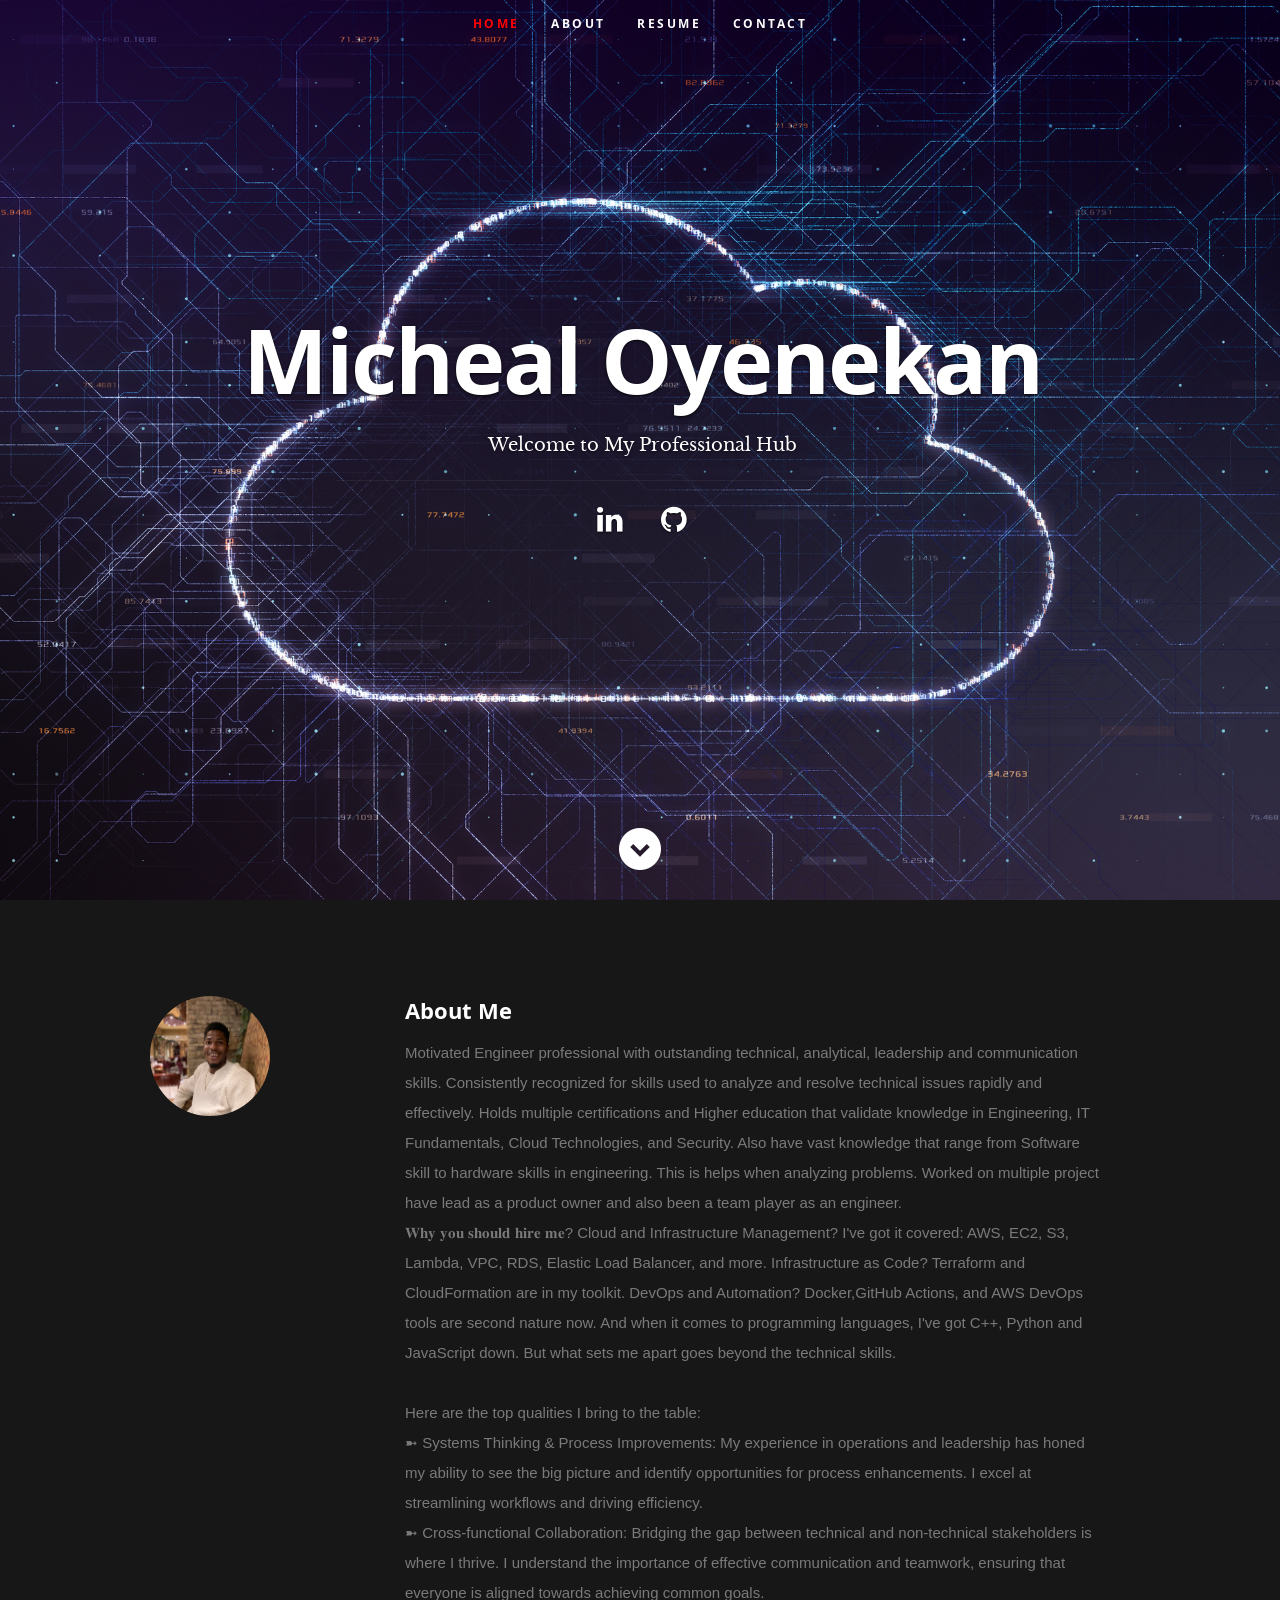
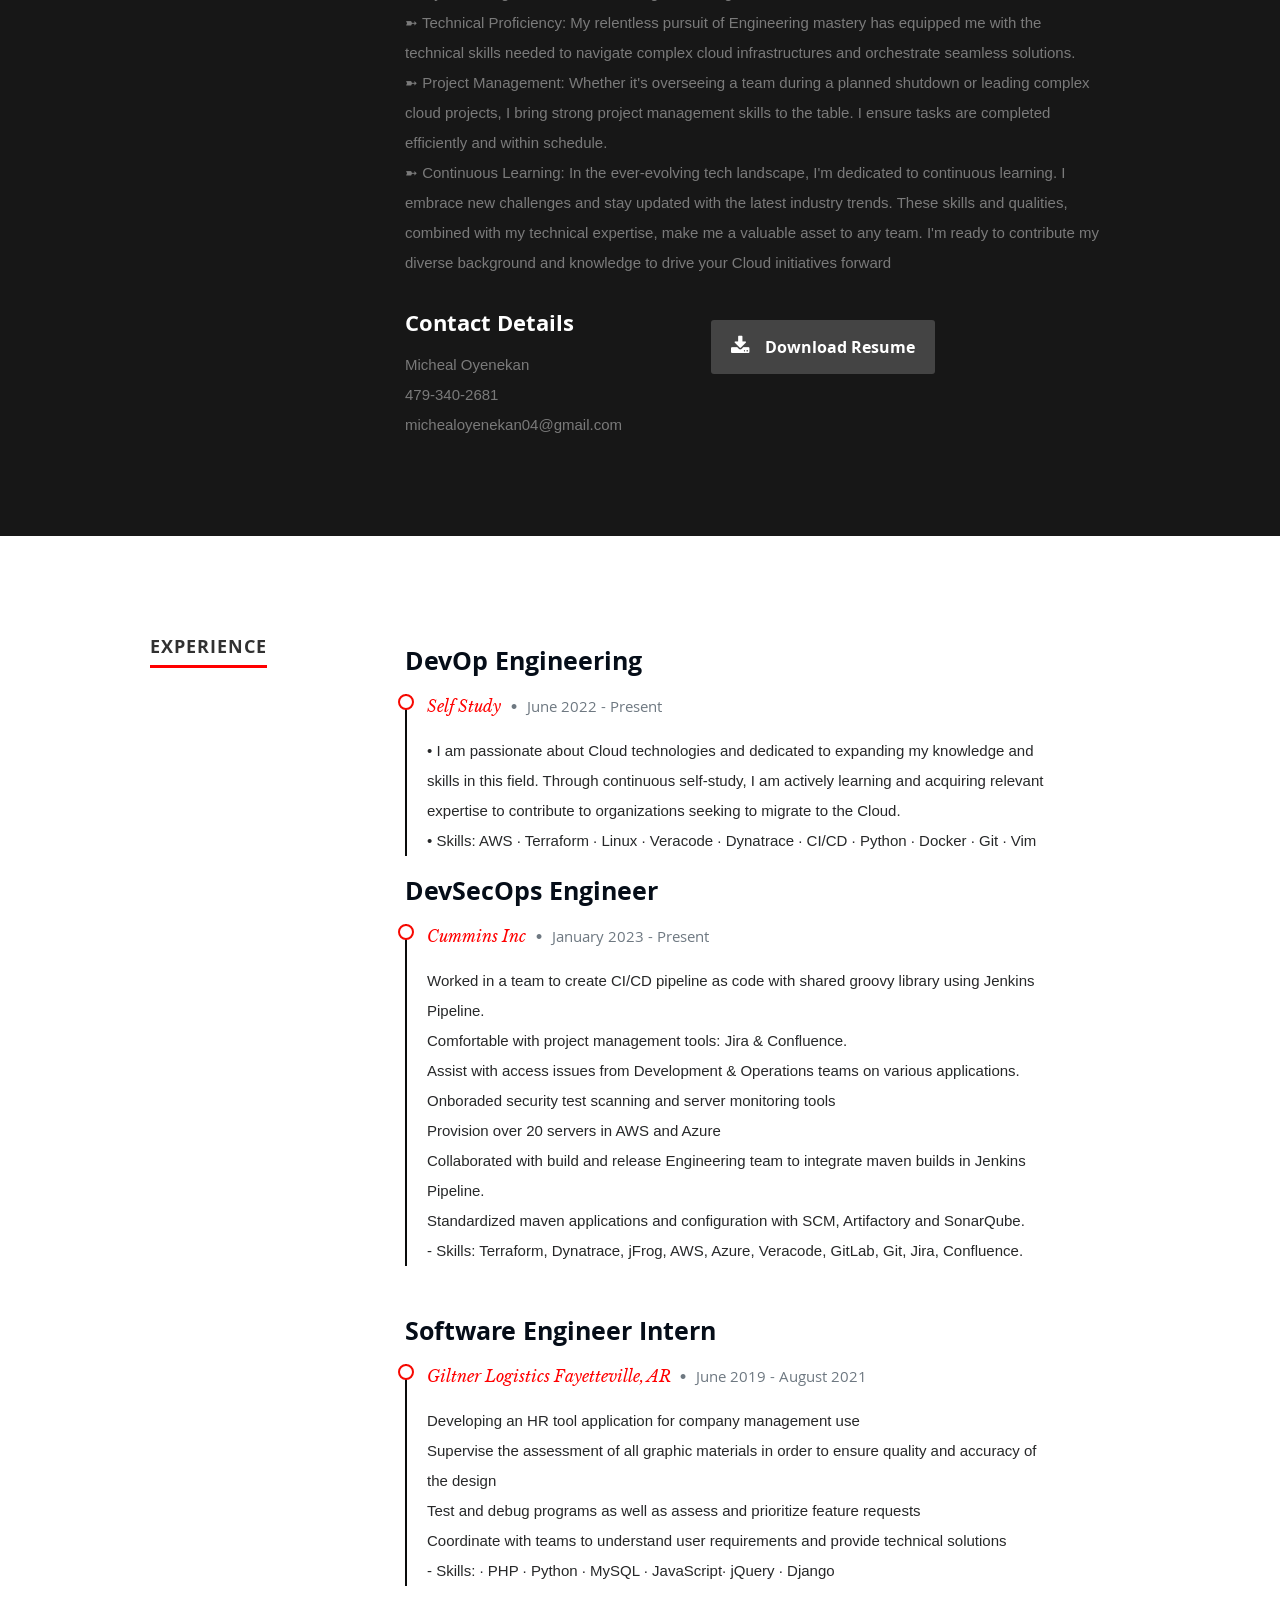
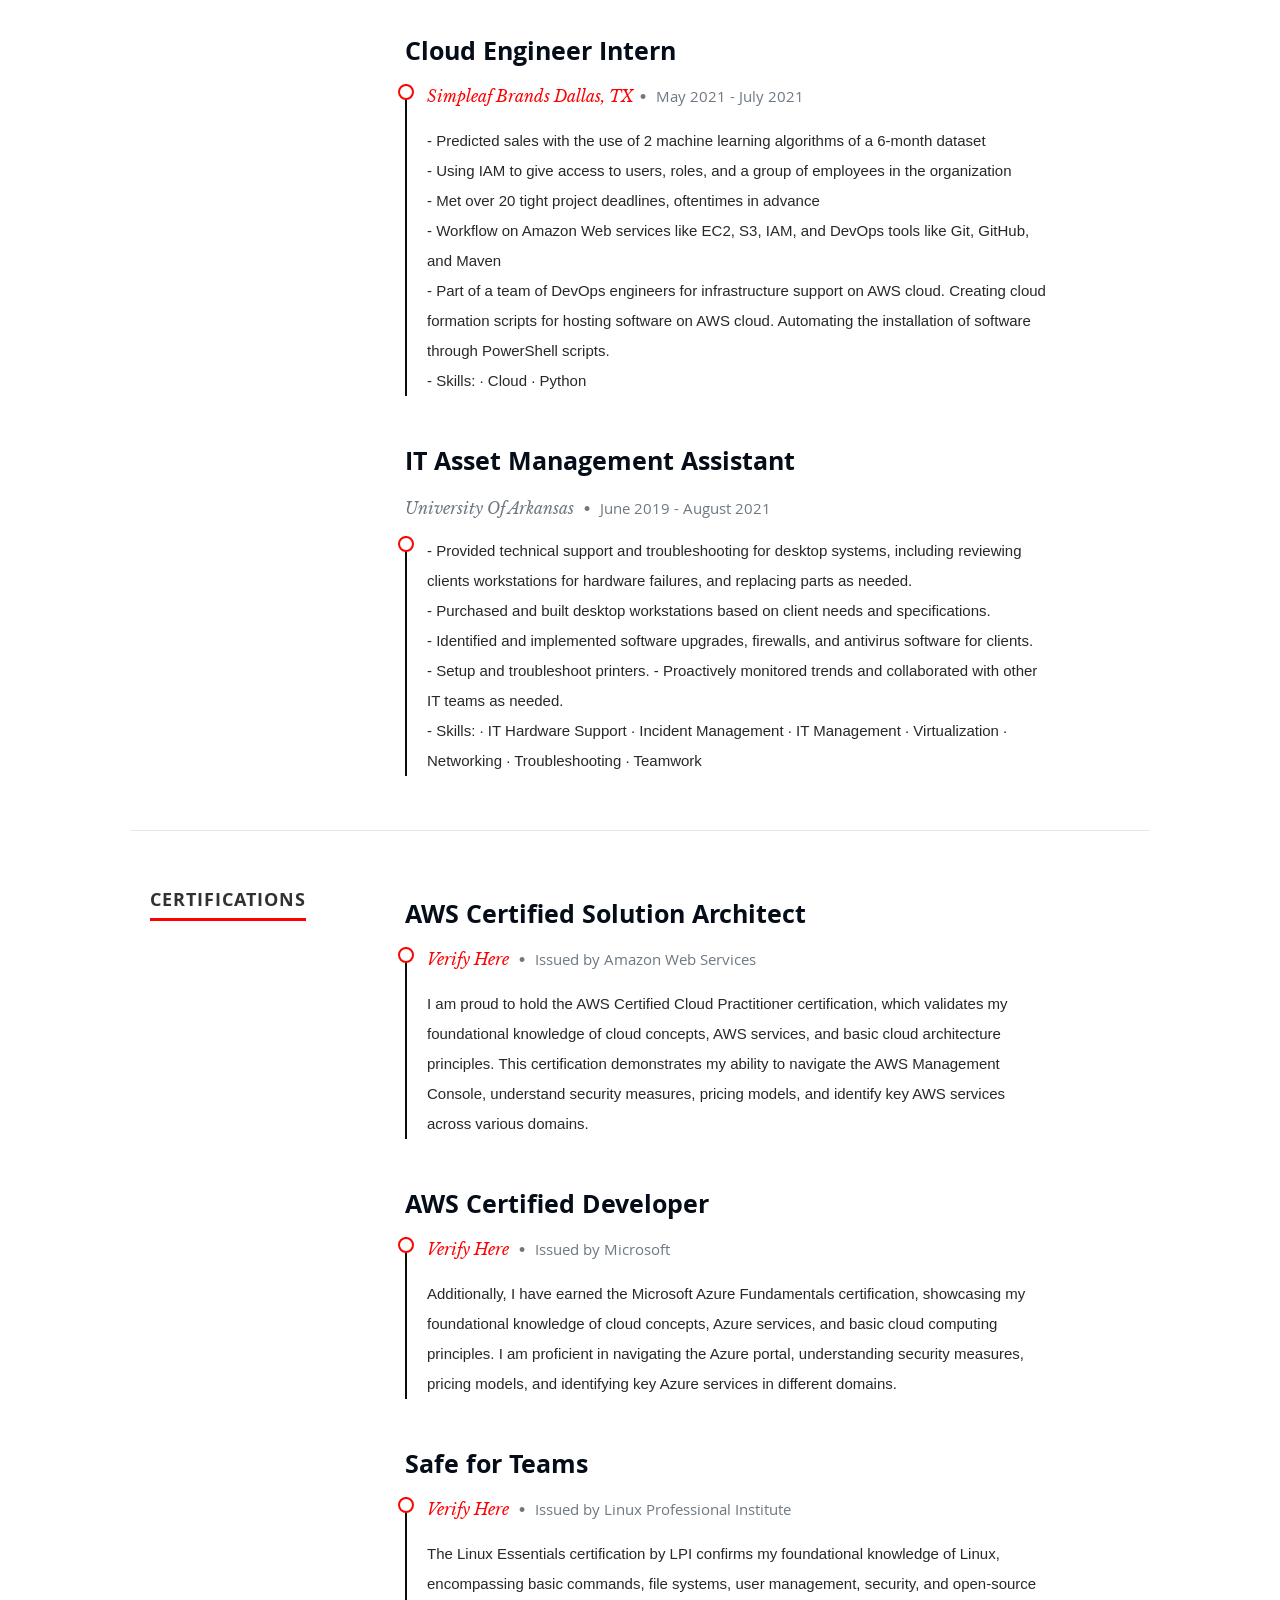
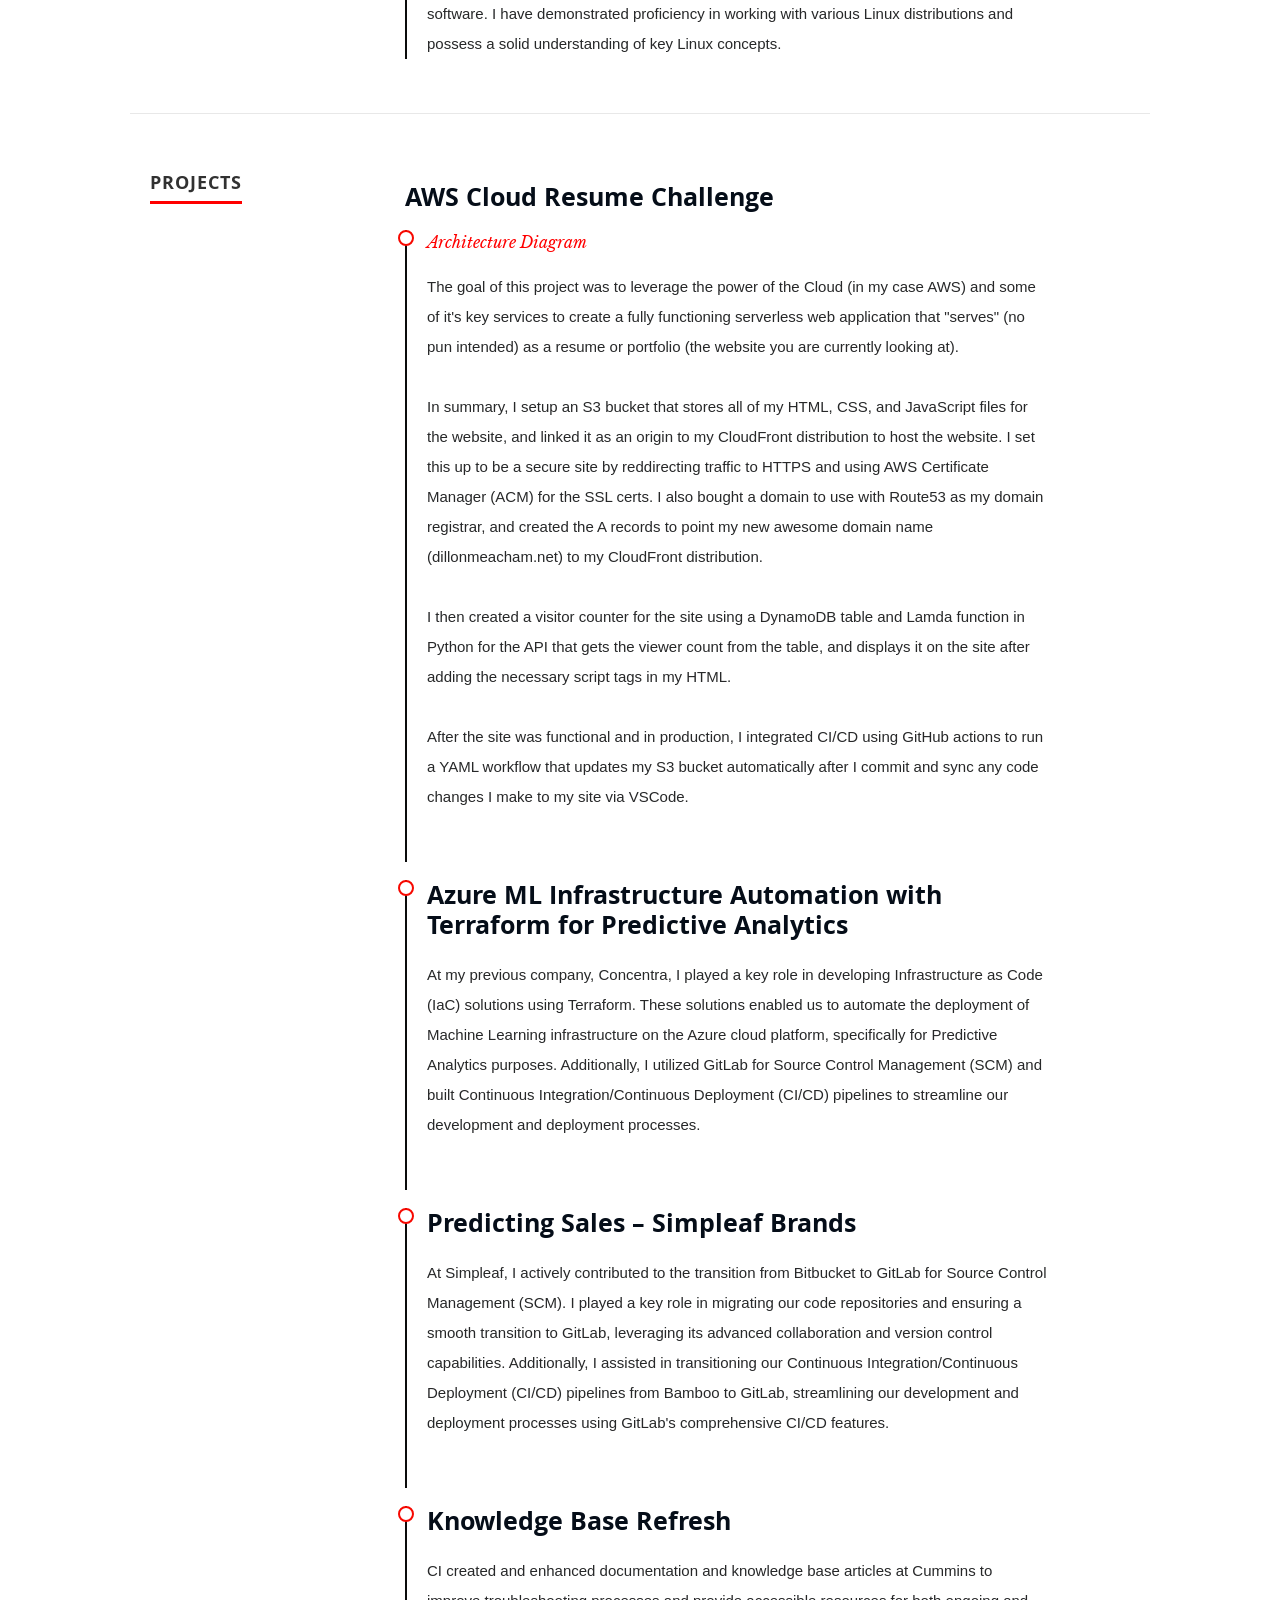
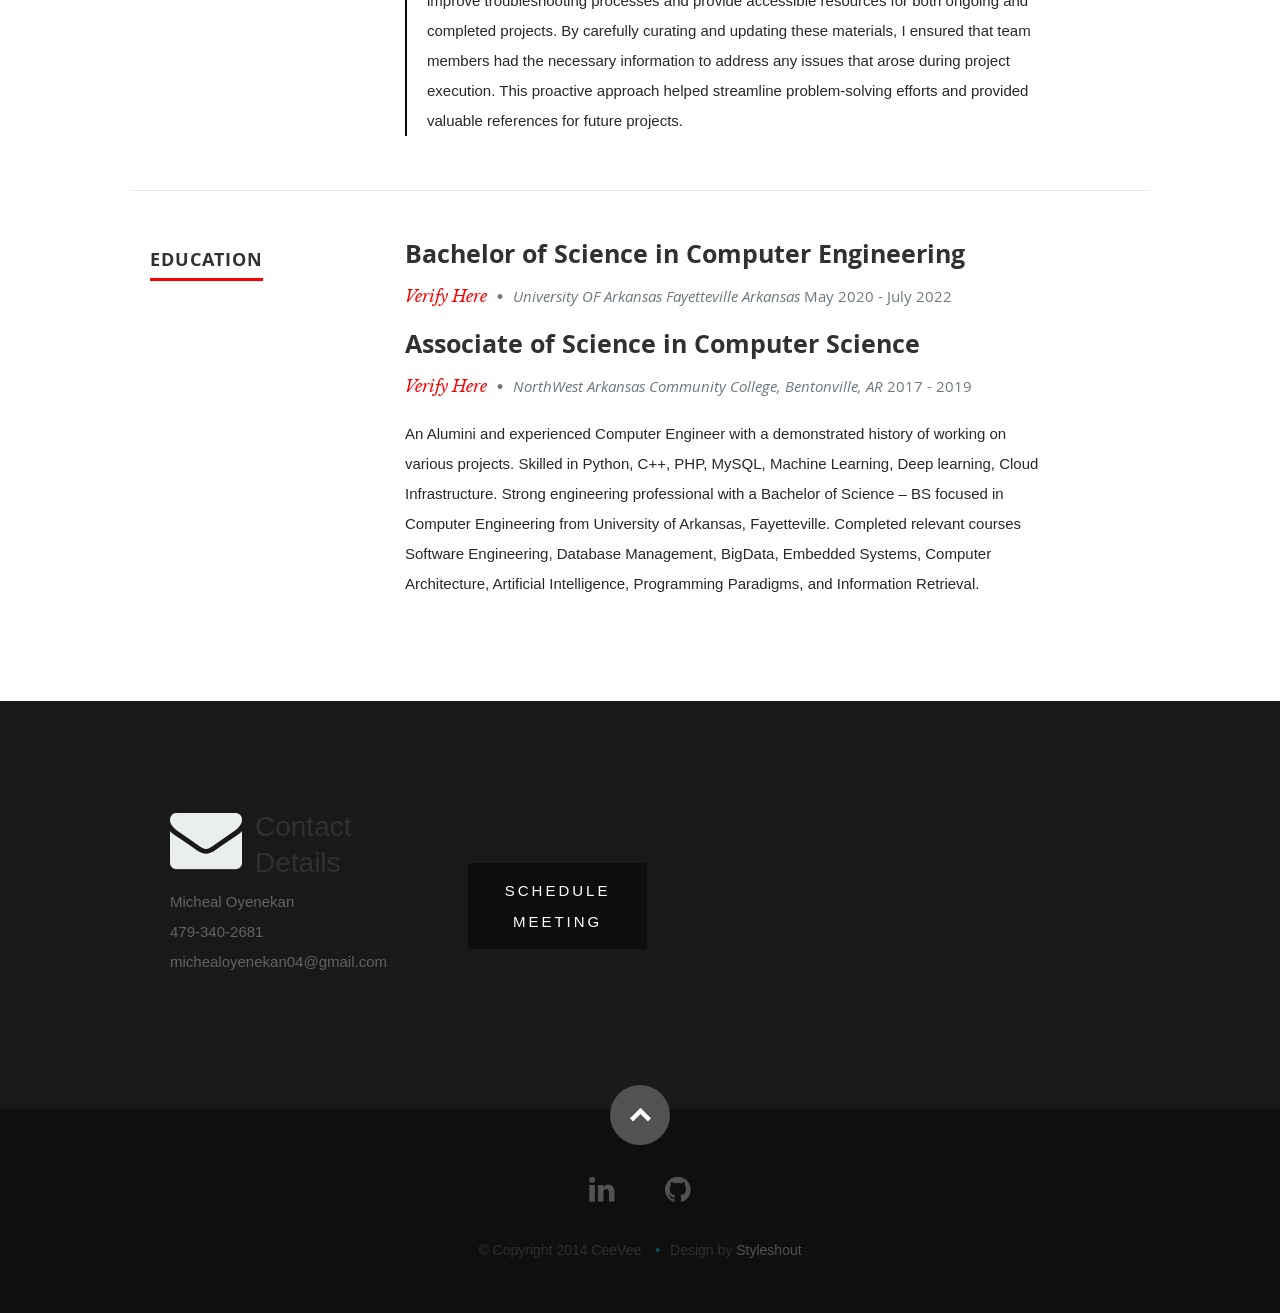
==== commit 86ebe64d: "re designed" ====
--- a/website/index.html
+++ b/website/index.html
@@ -24,6 +24,8 @@
     <link rel="stylesheet" href="css/layout.css">
     <link rel="stylesheet" href="css/media-queries.css">
     <link rel="stylesheet" href="css/magnific-popup.css">
+    <link rel="stylesheet" href="css/myStyle.css">
+    <link rel="stylesheet" href="css/aos/aos.css">
 
     <!-- Script
    ================================================== -->
@@ -62,10 +64,10 @@
         <div class="row banner">
             <div class="banner-text">
                 <h1 class="responsive-headline">Micheal Oyenekan</h1>
-                <!--
-                <div class="hero-container" data-aos="fade-in">
-                    <p><span class="typed" data-typed-items="Welcome to My Professional Hub"></span></p>
-                </div>-->
+
+                <!-- <div class="hero-container" data-aos="fade-in">
+                    <p>FBVXBXBCXCVgb <span class="typed" data-typed-items="Welcome to My Professional Hub"></span></p>
+                </div> -->
 
                 <h3>Welcome to My Professional Hub</h3>
                 <hr />
@@ -103,17 +105,22 @@
 
                 <h2>About Me</h2>
 
-                <p>Motivated Engineer professional with outstanding technical, analytical, leadership and communication skills. Consistently recognized for skills used to analyze and resolve technical issues rapidly and effectively. Holds multiple certifications
-                    and Higher education that validate knowledge in Engineering, IT Fundamentals, Cloud Technologies, and Security. Also have vast knowledge that range from Software skill to hardware skills in engineering. This is helps when analyzing
-                    problems. Worked on multiple project have lead as a product owner and also been a team player as an engineer. 𝐖𝐡𝐲 𝐲𝐨𝐮 𝐬𝐡𝐨𝐮𝐥𝐝 𝐡𝐢𝐫𝐞 𝐦𝐞? Cloud and Infrastructure Management? I've got it covered: AWS, EC2, S3, Lambda,
-                    VPC, RDS, Elastic Load Balancer, and more. Infrastructure as Code? Terraform and CloudFormation are in my toolkit. DevOps and Automation? Docker,GitHub Actions, and AWS DevOps tools are second nature now. And when it comes to programming
-                    languages, I've got C++, Python and JavaScript down. But what sets me apart goes beyond the technical skills. Here are the top qualities I bring to the table: ➡️ Systems Thinking & Process Improvements: My experience in operations
-                    and leadership has honed my ability to see the big picture and identify opportunities for process enhancements. I excel at streamlining workflows and driving efficiency. ➡️ Cross-functional Collaboration: Bridging the gap between technical
-                    and non-technical stakeholders is where I thrive. I understand the importance of effective communication and teamwork, ensuring that everyone is aligned towards achieving common goals. ➡️ Technical Proficiency: My relentless pursuit
-                    of Engineering mastery has equipped me with the technical skills needed to navigate complex cloud infrastructures and orchestrate seamless solutions. ➡️ Project Management: Whether it's overseeing a team during a planned shutdown or
-                    leading complex cloud projects, I bring strong project management skills to the table. I ensure tasks are completed efficiently and within schedule. ➡️ Continuous Learning: In the ever-evolving tech landscape, I'm dedicated to continuous
-                    learning. I embrace new challenges and stay updated with the latest industry trends. These skills and qualities, combined with my technical expertise, make me a valuable asset to any team. I'm ready to contribute my diverse background
-                    and knowledge to drive your Cloud initiatives forward.
+                <p>
+                    Motivated Engineer professional with outstanding technical, analytical, leadership and communication skills. Consistently recognized for skills used to analyze and resolve technical issues rapidly and effectively. Holds multiple certifications and Higher
+                    education that validate knowledge in Engineering, IT Fundamentals, Cloud Technologies, and Security. Also have vast knowledge that range from Software skill to hardware skills in engineering. This is helps when analyzing problems.
+                    Worked on multiple project have lead as a product owner and also been a team player as an engineer. <br>𝐖𝐡𝐲 𝐲𝐨𝐮 𝐬𝐡𝐨𝐮𝐥𝐝 𝐡𝐢𝐫𝐞 𝐦𝐞? Cloud and Infrastructure Management? I've got it covered: AWS, EC2,
+                    S3, Lambda, VPC, RDS, Elastic Load Balancer, and more. Infrastructure as Code? Terraform and CloudFormation are in my toolkit. DevOps and Automation? Docker,GitHub Actions, and AWS DevOps tools are second nature now. And when it comes
+                    to programming languages, I've got C++, Python and JavaScript down. But what sets me apart goes beyond the technical skills.
+                    <br><br><strong> Here are the top qualities I bring to the table: </strong>
+                    <br> ➼ Systems Thinking & Process Improvements: My experience in operations and leadership has honed my ability to see the big picture and identify opportunities for process enhancements. I excel at streamlining workflows and driving
+                    efficiency.
+                    <br> ➼ Cross-functional Collaboration: Bridging the gap between technical and non-technical stakeholders is where I thrive. I understand the importance of effective communication and teamwork, ensuring that everyone is aligned towards
+                    achieving common goals.
+                    <br> ➼ Technical Proficiency: My relentless pursuit of Engineering mastery has equipped me with the technical skills needed to navigate complex cloud infrastructures and orchestrate seamless solutions.
+                    <br> ➼ Project Management: Whether it's overseeing a team during a planned shutdown or leading complex cloud projects, I bring strong project management skills to the table. I ensure tasks are completed efficiently and within schedule.
+                    <br> ➼ Continuous Learning: In the ever-evolving tech landscape, I'm dedicated to continuous learning. I embrace new challenges and stay updated with the latest industry trends. These skills and qualities, combined with my technical
+                    expertise, make me a valuable asset to any team. I'm ready to contribute my diverse background and knowledge to drive your Cloud initiatives forward
+
                 </p>
 
                 <div class="row">
@@ -131,7 +138,7 @@
 
                     <div class="columns download">
                         <p>
-                            <a href="https://docs.google.com/document/d/1XgrDzQvCbuacYjzkOcyfNWtjXmc-3uua426Ln-NYnEY/edit" class="button" onclick="sendNotification()"><i class="fa fa-download"></i>Download Resume</a>
+                            <a href="https://drive.google.com/file/d/14ZdHZvVzxdwqV5sLlQPbCbTe0gsZEVKP/view" class="button" onclick="sendNotification()"><i class="fa fa-download"></i>Download Resume</a>
                         </p>
                     </div>
                     <script src="https://code.jquery.com/jquery-3.6.0.min.js"></script>
@@ -169,7 +176,7 @@
 
     <!-- Resume Section
    ================================================== -->
-    <section id="resume">
+    <section id="resume" class="resume">
 
         <!-- WORK EXPERIENCE
       ----------------------------------------------- -->
@@ -185,138 +192,95 @@
 
                     <div class="twelve columns">
 
-                        <h3>DevOp Engineering</h3>
-                        <p class="info"><a href="https://shuffle-intelligence-cloud.com/">Self Study</a> <span>&bull;</span> <em class="date">June 2022 - Present</em></p>
-
-                        <p>
-                            <div class="skills-section"></div>
-                            - I am passionate about Cloud technologies and dedicated to expanding my knowledge and skills in this field. Through continuous self-study, I am actively learning and acquiring relevant expertise to contribute to organizations seeking to migrate to the
-                            Cloud.
-
-                            <div class="skills-section">
-                                <p> - Skills: AWS · Terraform · Linux · Veracode · Dynatrace · CI/CD · Python · Docker · Git · Vim</p>
-
-                            </div>
-                        </p>
-
-
-
-                    </div>
-
-                </div>
-                <!-- item end -->
-
-
-
-                <div class="row item">
-
-                    <div class="twelve columns">
-
-                        <h3>DevSecOps Engineer</h3>
-                        <p class="info"><a href="https://www.cummins.com/" target="_blank">Cummins Inc</a> <span>&bull;</span> <em class="date">January 2023 - Present</em></p>
-
-
-                        <p>
-                            <div class="skills-section"></div>
-                            - Worked in a team to create CI/CD pipeline as code with shared groovy library using Jenkins Pipeline.
-                            <div class="skills-section"></div>
-                            - Comfortable with project management tools: Jira & Confluence.
-                            <div class="skills-section"></div>
-                            - Assist with access issues from Development & Operations teams on various applications.
-                            <div class="skills-section"></div>
-                            - Onboraded security test scanning and server monitoring tools
-                            <div class="skills-section"></div>
-                            -Provision over 20 servers in AWS and Azure
-                            <div class="skills-section"></div>
-                            - Collaborated with build and release Engineering team to integrate maven builds in Jenkins Pipeline.
-                            <div class="skills-section"></div>
-                            - Standardized maven applications and configuration with SCM, Artifactory and SonarQube.
-                            <div class="skills-section"></div>
-                            - Skills: Terraform, Dynatrace, jFrog, AWS, Azure, Veracode, GitLab, Git, Jira, Confluence.
-                        </p>
-
-
-                    </div>
-
-                </div>
-                <!-- item end -->
-                <div class="row item">
-
-                    <div class="twelve columns">
-
-
-                        <h3>Software Engineer Intern</h3>
-                        <p class="info">
-                            <a href="https://www.linkedin.com/posts/micheal-oyenekan-520241144_im-excited-to-share-the-perspective-piece-activity-6929429117272547328-VveM?utm_source=share&utm_medium=member_desktop" target="_blank">Giltner Logistics</a><span>&bull;</span>                            <em class="date">June 2019 - August 2021</em></p>
-                        <p>
-                            <p><em>Fayetteville, AR</em></p>
-                            <div class="skills-section"></div>
-                            - Developing an HR tool application for company management use
-                            <div class="skills-section"></div>
-                            - Supervise the assessment of all graphic materials in order to ensure quality and accuracy of the design
-                            <div class="skills-section"></div>
-                            - Test and debug programs as well as assess and prioritize feature requests
-                            <div class="skills-section"></div>
-                            - Coordinate with teams to understand user requirements and provide technical solutions
-                            <div class="skills-section"></div>
-                            - Skills: · PHP · Python · MySQL · JavaScript· jQuery · Django
-                        </p>
-
-
-                    </div>
-                </div>
-                <!-- item end -->
-                <div class="row item">
-
-                    <div class="twelve columns">
-
-
-                        <h3>Cloud Engineer Intern</h3>
-                        <p class="info">
-                            <a href="https://www.simpleafbrands.com/" target="_blank">Simpleaf Brands</a><span>&bull;</span> <em class="date">May 2021 - July 2021</em></p>
-                        <p>
-
-                            <p><em>Dallas, TX</em></p>
-                            <div class="skills-section"></div>
-                            - Predicted sales with the use of 2 machine learning algorithms of a 6-month dataset
-                            <div class="skills-section"></div>
-                            - Using IAM to give access to users, roles, and a group of employees in the organization
-                            <div class="skills-section"></div>
-                            - Met over 20 tight project deadlines, oftentimes in advance
-                            <div class="skills-section"></div>
-                            - Workflow on Amazon Web services like EC2, S3, IAM, and DevOps tools like Git, GitHub, and Maven
-                            <div class="skills-section"></div>
-                            - Part of a team of DevOps engineers for infrastructure support on AWS cloud. Creating cloud formation scripts for hosting software on AWS cloud. Automating the installation of software through PowerShell scripts.
-                            <div class="skills-section"></div>
-                            - Skills: · Cloud · Python
-                        </p>
-
-
-                    </div>
-                </div>
-
-                <!-- item end -->
-                <div class="row item">
-
-                    <div class="twelve columns">
-                        <h3>IT Asset Management Assistant</h3>
+                        <h3 class="resume-title">DevOp Engineering</h3>
+                        <div class="resume-item">
+                            <p class="info"><a href="https://shuffle-intelligence-cloud.com/">Self Study</a> <span>&bull;</span> <em class="date">June 2022 - Present</em></p>
+                            • I am passionate about Cloud technologies and dedicated to expanding my knowledge and skills in this field. Through continuous self-study, I am actively learning and acquiring relevant expertise to contribute to organizations seeking to migrate to the
+                            Cloud. <br> • Skills: AWS · Terraform · Linux · Veracode · Dynatrace · CI/CD · Python · Docker · Git · Vim
+                        </div>
+                    </div>
+
+                </div>
+                <!-- item end -->
+
+
+
+                <div class="row item">
+
+                    <div class="twelve columns">
+
+                        <h3 class="resume-title">DevSecOps Engineer</h3>
+                        <div class="resume-item">
+                            <p class="info"><a href="https://www.cummins.com/" target="_blank">Cummins Inc</a> <span>&bull;</span> <em class="date">January 2023 - Present</em></p>
+
+
+                            <p>
+                                Worked in a team to create CI/CD pipeline as code with shared groovy library using Jenkins Pipeline.<br> Comfortable with project management tools: Jira & Confluence.<br> Assist with access issues from Development & Operations
+                                teams on various applications.<br> Onboraded security test scanning and server monitoring tools<br> Provision over 20 servers in AWS and Azure<br> Collaborated with build and release Engineering team to integrate maven
+                                builds in Jenkins Pipeline.<br> Standardized maven applications and configuration with SCM, Artifactory and SonarQube.<br> - Skills: Terraform, Dynatrace, jFrog, AWS, Azure, Veracode, GitLab, Git, Jira, Confluence.<br>
+                            </p>
+                        </div>
+
+
+                    </div>
+
+                </div>
+                <!-- item end -->
+                <div class="row item">
+
+                    <div class="twelve columns">
+
+
+                        <h3 class="resume-title">Software Engineer Intern</h3>
+                        <div class="resume-item">
+                            <p class="info">
+                                <a href="https://www.linkedin.com/posts/micheal-oyenekan-520241144_im-excited-to-share-the-perspective-piece-activity-6929429117272547328-VveM?utm_source=share&utm_medium=member_desktop" target="_blank">Giltner Logistics Fayetteville, AR </a><span>&bull;</span>                                <em class="date">June 2019 - August 2021</em></p>
+                            <p>
+                                Developing an HR tool application for company management use<br> Supervise the assessment of all graphic materials in order to ensure quality and accuracy of the design<br>Test and debug programs as well as assess and prioritize
+                                feature requests<br> Coordinate with teams to understand user requirements and provide technical solutions<br> - Skills: · PHP · Python · MySQL · JavaScript· jQuery · Django
+                            </p>
+                        </div>
+
+                    </div>
+                </div>
+                <!-- item end -->
+                <div class="row item">
+
+                    <div class="twelve columns">
+
+
+                        <h3 class="resume-title">Cloud Engineer Intern</h3>
+                        <div class="resume-item">
+                            <p class="info">
+                                <a href="https://www.simpleafbrands.com/" target="_blank">Simpleaf Brands Dallas, TX</a><span>&bull;</span> <em class="date">May 2021 - July 2021</em></p>
+                            <p>
+
+
+
+                                - Predicted sales with the use of 2 machine learning algorithms of a 6-month dataset<br> - Using IAM to give access to users, roles, and a group of employees in the organization<br> - Met over 20 tight project deadlines,
+                                oftentimes in advance<br> - Workflow on Amazon Web services like EC2, S3, IAM, and DevOps tools like Git, GitHub, and Maven<br> - Part of a team of DevOps engineers for infrastructure support on AWS cloud. Creating cloud
+                                formation scripts for hosting software on AWS cloud. Automating the installation of software through PowerShell scripts. <br> - Skills: · Cloud · Python
+                            </p>
+                        </div>
+
+
+                    </div>
+                </div>
+
+                <!-- item end -->
+                <div class="row item">
+
+                    <div class="twelve columns">
+                        <h3 class="resume-title">IT Asset Management Assistant</h3>
                         <p class="info">University Of Arkansas <span>&bull;</span> <em class="date">June 2019 - August 2021</em></p>
-
-                        <p>
-                            <div class="skills-section"></div>
-                            - Provided technical support and troubleshooting for desktop systems, including reviewing clients workstations for hardware failures, and replacing parts as needed.
-                            <div class="skills-section"></div>
-                            - Purchased and built desktop workstations based on client needs and specifications.
-                            <div class="skills-section"></div>
-                            - Identified and implemented software upgrades, firewalls, and antivirus software for clients.
-                            <div class="skills-section"></div>
-                            - Setup and troubleshoot printers.
-                            <div class="skills-section"></div>
-                            - Proactively monitored trends and collaborated with other IT teams as needed.
-                            <div class="skills-section"></div>
-                            - Skills: · IT Hardware Support · Incident Management · IT Management · Virtualization · Networking · Troubleshooting · Teamwork
-                        </p>
-
+                        <div class="resume-item">
+                            <p>
+
+                                - Provided technical support and troubleshooting for desktop systems, including reviewing clients workstations for hardware failures, and replacing parts as needed.<br> - Purchased and built desktop workstations based on
+                                client needs and specifications.<br> - Identified and implemented software upgrades, firewalls, and antivirus software for clients.<br> - Setup and troubleshoot printers. - Proactively monitored trends and collaborated
+                                with other IT teams as needed.<br> - Skills: · IT Hardware Support · Incident Management · IT Management · Virtualization · Networking · Troubleshooting · Teamwork
+                            </p>
+                        </div>
 
                     </div>
 
@@ -344,56 +308,59 @@
 
                     <div class="twelve columns">
 
-                        <h3>AWS Certified Solution Architect</h3>
-                        <p class="info"><a href="https://www.credly.com/users/micheal-oyenekan" target="_blank">Verify Here</a> <span>&bull;</span> <em class="date">Issued by Amazon Web Services</em></p>
-
-                        <p>
-                            I am proud to hold the AWS Certified Cloud Practitioner certification, which validates my foundational knowledge of cloud concepts, AWS services, and basic cloud architecture principles. This certification demonstrates my ability to navigate the AWS Management
-                            Console, understand security measures, pricing models, and identify key AWS services across various domains.
-                        </p>
-
-                    </div>
-
-                </div>
-                <!-- item end -->
-
-
-                <div class="row item">
-
-                    <div class="twelve columns">
-
-                        <h3>AWS Certified Developer</h3>
-                        <p class="info"><a href="https://www.credly.com/users/micheal-oyenekan" target="_blank">Verify Here</a> <span>&bull;</span> <em class="date">Issued by Microsoft</em></p>
-
-                        <p>
-                            Additionally, I have earned the Microsoft Azure Fundamentals certification, showcasing my foundational knowledge of cloud concepts, Azure services, and basic cloud computing principles. I am proficient in navigating the Azure portal, understanding security
-                            measures, pricing models, and identifying key Azure services in different domains.
-                        </p>
-
-                    </div>
-
-
-                </div>
-                <!-- item end -->
-
-                <div class="row item">
-
-                    <div class="twelve columns">
-
-                        <h3>Safe for Teams</h3>
-                        <p class="info"><a href="https://www.credly.com/users/micheal-oyenekan" target="_blank">Verify Here</a> <span>&bull;</span> <em class="date">Issued by Linux Professional Institute</em></p>
-
-                        <p>
-                            The Linux Essentials certification by LPI confirms my foundational knowledge of Linux, encompassing basic commands, file systems, user management, security, and open-source software. I have demonstrated proficiency in working with various Linux distributions
-                            and possess a solid understanding of key Linux concepts.
-                        </p>
-
-                    </div>
-
-
-                </div>
-                <!-- item end -->
-                <!-- item end -->
+                        <h3 class="resume-title">AWS Certified Solution Architect</h3>
+                        <div class="resume-item">
+                            <p class="info"><a href="https://www.credly.com/users/micheal-oyenekan" target="_blank">Verify Here</a> <span>&bull;</span> <em class="date">Issued by Amazon Web Services</em></p>
+
+                            <p>
+                                I am proud to hold the AWS Certified Cloud Practitioner certification, which validates my foundational knowledge of cloud concepts, AWS services, and basic cloud architecture principles. This certification demonstrates my ability to navigate the AWS Management
+                                Console, understand security measures, pricing models, and identify key AWS services across various domains.
+                            </p>
+                        </div>
+                    </div>
+
+                </div>
+                <!-- item end -->
+
+
+                <div class="row item">
+
+                    <div class="twelve columns">
+
+                        <h3 class="resume-title">AWS Certified Developer</h3>
+                        <div class="resume-item">
+                            <p class="info"><a href="https://www.credly.com/users/micheal-oyenekan" target="_blank">Verify Here</a> <span>&bull;</span> <em class="date">Issued by Microsoft</em></p>
+
+                            <p>
+                                Additionally, I have earned the Microsoft Azure Fundamentals certification, showcasing my foundational knowledge of cloud concepts, Azure services, and basic cloud computing principles. I am proficient in navigating the Azure portal, understanding security
+                                measures, pricing models, and identifying key Azure services in different domains.
+                            </p>
+
+                        </div>
+                    </div>
+
+                </div>
+                <!-- item end -->
+
+                <div class="row item">
+
+                    <div class="twelve columns">
+
+                        <h3 class="resume-title">Safe for Teams</h3>
+                        <div class="resume-item">
+                            <p class="info"><a href="https://www.credly.com/users/micheal-oyenekan" target="_blank">Verify Here</a> <span>&bull;</span> <em class="date">Issued by Linux Professional Institute</em></p>
+
+                            <p>
+                                The Linux Essentials certification by LPI confirms my foundational knowledge of Linux, encompassing basic commands, file systems, user management, security, and open-source software. I have demonstrated proficiency in working with various Linux distributions
+                                and possess a solid understanding of key Linux concepts.
+                            </p>
+                        </div>
+                    </div>
+
+
+                </div>
+                <!-- item end -->
+
 
 
 
@@ -421,38 +388,47 @@
 
                     <div class="twelve columns">
 
-                        <h3>AWS Cloud Resume Challenge</h3>
-                        <p class="info"><a href="https://online.visual-paradigm.com/w/aunolhas/app/diagrams/?lightbox=1&highlight=0000ff&edit=https%3A%2F%2Fonline.visual-paradigm.com%2Fw%2Faunolhas%2Fapp%2Fdiagrams%2F%23diagram%3Aworkspace%3Daunolhas%26proj%3D1%26id%3D1%26type%3DUseCaseDiagram&editBlankUrl=https%3A%2F%2Fonline.visual-paradigm.com%2Fapp%2Fdiagrams%2F%23diagram%3Aproj%3D0%26vpov%3D16.3%26vpob%3D20220410%26client%3D1%26edit%3D_blank&layers=1&nav=1&title=cloud%20resume%20Architecture&vpov=16.3&vpob=20220410#R3cU2FsdcGVkX1V%2B1Wewh32y8rFU0otYn2WnGYVxL46x2wxcZaGxts%3DO8XohWQ5YanmDTF0jLl0ZLt42RaJnIsKoSHWO%2B8CrBIu7iq6Tx2QXA9Ue6s%2FKIHSfGhxFvdYhnvR%2BiQceX1G2iRKbWvswefsblo8L5LsNYEd5t5mE%2Be8t5CLE0qoWV9wSX7fFxuWpeRhl%2F1k99WeZ1FUnZKGp%2BJDpU3dMo%2Bi5W1ZtUdzOYcUM5BAU5rTi9koyOOjG1JyUtUSgRME72dRnntOG9euP2cFY9bjxASUCSlE0Edtyaj6eCbN4hsipH6UMqS9SmH4XST%2Bq7vA9eaw4VWlZSGF9tF%2FtaeDNV3VD5h4rJuEe6mJSXpggE%2Bmd16nQK9t%2F%2B11Ky622GlQioPcWXLDgD3hqIMFPXZWOBLM%2B1NfZTzkm3XiJsTV0c3r0HIg3dbBy%2FaDaMw9dXmID%2B1D43008SDjm143sY5MqyjCqSpMla0ugOBvSJgv%2BYcolHmrjpVwsDYyQ6cRznwz%2BVGsACXhjIm7UiXj9BqqwDgTaFTgb%2FPJxT4oGLDmffHM8eXyGFlUtlejZk2uKcyjbHngej7JBY4Bi30nLmxjc%2Bpr6HNpkrMx9yWDyq9d4BQSvk0bKsKRJUFhgt4jmVVM6b2EIs%2BcrvEtzAXO8NabeWmCXRgUi1qycN29i10JfYeSHcMOBUobIW1l4tx%2F6pUTgbGldJcdFq9%2BI2TrzlIMiX0JpXKSZ7IWF1GVfAUMBBSzo5mdVuCVJkGcGWESB%2BKsegIzzFPTfFvODgj4za8m2I87MxMRAjwN%2FrdnTKnmhAGbqiQQ1jf4bKx6gwIjB7G5hX9Bervcvl1fc7suw8STZsY6MgFnlw1VyMyrrfAsWwE7jujtA%2BFZ%2FuEHR4xpF69918hsMmsnG9uFFNztPVyPdgepMFK244mcxr6EWOnBoh%2BQi3bT7D1OII80JdzQYSymbj1pOD5JNW3%2F76p%2B42rksDzhlPcIY40Sr2HT68slyCrC1zQ8tHgSe7Wrx7mzXLnqcFLMCP8YDRmFGwHecj2EMlFCZ%2FXfcWDwQJDKyLDlYHX3ienrI3YaLtMFkm1FT5JCflx6bW2x1qMsKGwrpPtDfgK0AGVO8mW5K8whRvFaARK0zLhanh6IaY4Kq33MXrr7Vz4UmFF%2F315ax%2B%2FsOxzfTj6IzB7jkE2HJMEkt0SmIH7n5qkTB%2FHcnWmhaJcp39DsmzjSVi1mhG6EwDGGVvHHUEekC%2FntsIIt7ndV84XbyO7fkHIY%2FtaYHU3S2ARuxvkIstmxGowWgXCsummhD3eT8fTvumSHx97eE16iT9cM%2BnoocRIelRSOb7R9FBriULZM5or%2FUCWc7VJUOuvIX1O76PVSrUozP8TutyFLXIakTobxaQghjwIlmVt2miWCcFd5E2qOikIwQL5jJgxhcnpeae6gCwGbL2ctv7Gx9NQkNEZxul02CJBwAlkfNmzGFKlc%2Ftv7m6uSTCOSqFdmSz9i%2BZHR7YTYdHNjrcx0XW8ESQOgJWy8T8mgUHnFZirKF%2Bb4NsDiQx%2BH378DD3XRBFGM60CmNJIAS2H2VlWKkmgPzvzSMnXF4gs76zB8TSH6yj3c83tlB1xNIByUdx7nQLxycK2VOZnUPvIZOWsVw2J%2FeZ4s3bPxzJh9tL6H4NhyjKZFlLAjNQQNcvrzqwuUIPvFNspaOyz7KOJ2g9IRaqH7L1uCgpgbLPeyvWVZueATrlptlGdPJSC3TJ0TNot1AIAsDeCD96yCsXj6nCcgTaO3fh%2BoO9lX7ZXV9Z6VNGXTRQsYnF53lYqERddtGTW7y8OZnDAZyxs0r9owmOqYtcssZezYauOtJhN04TtmPevfeUGgljJeakCkEMYOPCcpmwxia4GlnQ0AmDOcEuVjhX8Vh269x2%2BLv0cWSAQDC4HF%2BLbw2%2BiwAGUgMvBRJiFHM8q%2F5Xk3ISyH%2BRqXKQbUZiLAumj%2B8LMoozjUZ1K%2Fvqw4THP8n2aIlB6AXrqAMIfuPdE8loJjsUsbCVpP%2FUmmQsrSa7qvmA8BBQ8H3yp1LEcYtufMSguixwYO3CdhESD7NIB3u2KkLbViZKcZfJV%2B0bIvfn4ewr1iQRaX%2B4OKpXEqxzfLonYQGayLQwWzoD9EMU7gRBJvG6%2FQ88rFXq451VC07y%2FWzqB51kWB174ixT5heaQC%2BJBCD848eE%2B9Fz5v6zECqlgKuxLz9AwUY44GB7vn4J%2BCDNFKCEpFsyCiMvCWwLZzdIb19bHrwjLcuz4euAWDigUpf5B12UAXTg7na8PXiqpr3SXB4RsAiWtl2GF8yG%2B1lSr%2FeNjZ4MhxzBCcJubSzB7%2Fd8SnO8tGOhLVyNhcN%2FQpZbi%2BI8g%2B1XPTgeWAleAdowU5eLIeAqSoEVNdtqJVvzTadhSqp8DhTuKatnc3fBEQkIiM1bz9qs2kgSWS9jFIXGOl7tnZa4PRcumflM%2FB%2Fzge0GpgJhQNMPLBeKehCUA2W0WeiwaBb6V2MxG6dXZp9rpFhrEpDG1n39DxGChoZ9E6K9U0Pmc1DdvB06izj201qp9rK00h18JPodqTptplXdVTJxyMhLvxqHLfBHI4VvWOZB1xe8CeMGcGbKTQxgutxQZsBAIXKcPI%2BXlW4Rbbyp%2BAm%2B6lfVkIoEBX4NCuZhp7sxuTYCJpHGc0Fl%2BASYIyCThXoym7n9YQ1wYhN42j26cHQpwM7TYoBS%2F2wWSuulG%2FuzC4F4RI60Cgt26xSmaC6wA23snDsamgIZQVSeHPT2KMtN73IXJ2VRyUdQmhhp4uGBEINwK9xksniqaRaAqajSk0vDw3DrH7sTNc6F3yK%2FbNyX%2FPRuJ91preu0SmSNQ7CSWmhexxLlU9nAX7ybvug04M07z3cHuMQX%2BAarvsJVmgJMdcpF7mPCdEF0%2Fy2OADtqeXYnaqxSrG7pEuErPgLF%2FNHBpCZ6Te%2FLAH1UYioJbN3TrjzS7WKEKTAoWdfiitb2Yghc0fVi5OLSXODLt8%2BtvyO0iCUburqlMakJmGVJYAE5mi7ZfpmLwCpiyNKBa4oEMGS5E%2BvBa0hrA85yczWr%2BnXXj5hjqjO%2FzT%2BKhenxtUc5r9w8WyKIDxSNG7S5DlbwYZ9WBhtpEoHlFZ7HzACpRsse9nEi5phgWUqL%2FMFpjBTZTV3%2Fl2RaY7lSMbfAKax98dqZcIiZC90solHf284jQurZ38r0up%2BExdHLzCIc4vJeLtM%2BMzNaMMa9sXPZjZMi3sxXBB%2B0pAxHHkFpVPPQacYUz0TMQY4Hqp9WrqLNdPl%2Bf67g%2FNDfsY7Y4b4NO4AluI1ofbNF%2BtQV7%2FPleOkTPbSfB75ZO0%2F72oIYkBCWpV4BMkFmvOK46cI%2Foq0A48U3xF%2BZqVFhWlar4%2FAL2Tink%2Bl9%2BDY3u1zoU1%2BeuVeyGsFI%2BR4nOILkTtcQS%2Bv5EPnzH4PShsNh1IhDrF3i1bt4M%2F%2B1QvvlCv8FxMnt4Ev1O8LoqWJzTnoTAIke21qujhr2kZSoxuwiLHnIQQ0Qtkg3lQuj0MPogTunruAD9SbhTUu8MXNXCeTqDDoMfVua8IOTcMmNLfpFJRytTsX4AJz2A26W%2F%2BZHk75q2bLLoRV5RKMaWIOrnYNCT%2FPp%2Fj15x3RVdlUx2udN7e1FLf9JN1GVcOaBIEYxqnnNFYvVQS0FATzB6kOuH38ad1cwuxzSfH0I7rTQHkHFog%2BdlslPN8YAcFz95BWlnnmhyRcwpfhiJ9%[base64]%2FLdItKKjHRXCr%2B5FASlINIAzOR%2BbfSIEEXjYO5bjLQR1fWuliTdowPfJL3B7No%2F1R67ykevMH2R%2BsHw%2FfZ9Rv1mjiVm7vyaiVYRDttEZsyVMySVrzyshD%2BVA1mhw5HMKbzKeVx3BnZQee5RdZj67I%2Bt7eiAXSfIY0k%2BT%2FWmVcU6yt36HMbF8f7%2B0fzA34wmQ%2FHksFd5j9vWUWUsOzCZSvH%2BynrLgsPkSL1mGVHfZiuiY%2BJQdD%2Fl85QqZWnntUmrMEvUYbb017C93K0UHVdTX714ioyjXebqvsPQGNtQwh7QNuJEY9VcIUlVxzYhg%2BxsW5dRl8g0tXOrfRtMz%2BBPRkAEMNjywpCLIZSNLO9vaCa4a5ZokNuQuA1mwV%2FWH5gHaW21Rc5ef3Q5auH616O9eZrRRqxVtHiYMsPn82aatV2hX2qDCl2VgHojXEA36qbM7CMOvYQmVf%2FbTYXYVyY9RNbB31pmZrUw7TWMwgpdtQqtURUV9%2BxPGRcf2E51%2BqLQ7ZgGjsmEpTtC4E8mWGvlRJTJXFT0fh7Hn2Uh%2Bg44C6gVf3OPra%2FAIm6niKQDYO7ZAGW7vtq5zx3fWqajL9XdlKJ%2Fqiv8Ni%2BiyOy2WiCqAaVSD6ZKN6YtJ3KjDd9Dg3OtMXjXIr%2Bm3D3rrIWmYQC7OtLff2qeRwWEMGBmBkUBCfZB84%2FNQK5jjcNa7QXsXnldQrH%2B%2B68jI2tDXH9jb8QZjK82%2BYXzGuHLm9SSIlQaIpadvsznBC%2BRdB9afkdR8TliVyRppcvQh7ErJxuDGgnOgal85DSVHX7yDawcV4TJq4xTnoUiI%2Bjm%2F%2BpEOuYXEBJD5%2BcZNzVtDcHM3RSvIs2rQYAqyTE5qEKoFoSyWm%2FlHY85iHMH%2FqSJLCVW2WV0K5Gj%2FPLOTZsE7eYmX6a2w93A6oImz2G2P81y%2B15OOXaS5UlWvg5djoFoD4J2vek%2FaiIoi7JrHF3v6zzy8Gi1XJUpx7snpaHSwSiXxBUWSEugyRYa3VlkpMAeb0W8YR52uTYJ%2FtoY0wRk8AWeCW9yJxGQGOIzBw5VJ25aXhFmotizlQXORGxk9N7vyPETpD%2FMCJ%2FED0B8HwyJlsOIp6gs%2BZ2NTZYRgdGBr%2BANjuONDSDF1xHzm9ax8Px5rL1e7W9Z2h29AmvHliunB0xWpmO%2Fm5Ynjx0w65A1Mpcsr7wDdwK4kfVMPxiX71zjv%2FSdEH9ltL%2BLGXRwPm0xZTogtPSTt1JeHw4NUwxOjMy9MfURXKNk89sxkAXQX4VHug12FJYqt9ab7ui3oMRAmbmyrwnpnVpWPFFes35xW8OvnBpQv77Elpicdyxr7ysQGGjMb8zaDWV0re2ljNFtXrCOFf3bwBOA%2BsuuszmnB3CWdfyPzPVTK8eher1qf6HkS3G%2FydFxSLsqdZcKXAnL59zkMwQAX9Dka4v4OVVO2yicgyjAHKJt2HvzUItFzQbrshwahKzf9KKOT77hbgl8EKOTS%2FjNrcFm%2BcgEPvN5LJyF3gspS54KQeEIbhTHumfH3oGReTbew9pZ%2FviuDqdx8LE7EOFqZFyR3%2BNmpMeKmFwLrp2OLZ%2Bteo7Ol7gfnd%2FmwvaSgKfxKHDzmdWAAPD8Fr5W6Txfk%2F2FsThpFHDZLeFNGlJ%2BZjMuArqFuBEWZR5VuJsuVGDBkPBAoMgpEgZE9QhO6vZjCz%2BR%2BSOAtnDUzOX8t90kFyogNdNsHgNFo9o0hT047v%2FS2wlB1mF9uRE4KZDjI59U8M4SS%2FCOezD7NPg4NFEpF3Us%2FVgWviRRzBbaE6FKQBlOcxIJY%2Ffh5nkcPGFyDbK6i35BhSgwchs%2FSKin%2F6HHkjCRPjPCYw5mnlyVQVC1iLDteKWqCDovSMIP3Kz7AfDSbxaQAPvEF%2BUtg27KupBTSRT1hn6g9d%2B8t%2F2iiFXdamq%2BKfQTZQ86QEXYdN06MjqvUVXITUj24xd8em3Sko4AO4VNd5Fbs5C2AnjSoPtEqNBBhe3DH6K5ne3wBopvsdqtCEDRXEMTq5E5FKT1OF7%2BrR0BEbk27CC%2FDp3pcePLq963AbnzqxQbAyoxzNafFKUE%2BtQVL39Le0d%2Fulk4febz7agzdnelcV0jw0teqXj0heWVuoGOQ0EgQh5OOsGUO3PC4m6f%2Bm4TBXn8Y4iXHDN707%2Bj59gk8YSZYschRL%2B8S9tkzf3fhRPHWeYTreZ06ZjdzCVo61wfypSxwGXbJ8gbNBNRQfAg0LELYzK39HshSNn39zaz7L8LLcNKbFFWuBr4EV%2BK%2BMprTTWlLXqqh4vCKUR98x1jibeuIaDcgJQhY%2BRm2jTid1Iux%2F%2B1aaLdR0H%2F%2FiytZQgG1sK4iWsG5y4qwCe%2B0IiJghAr7c55YzYwy%2FDE59mPZwIqCXz7e5smPY6fUr6ROJb50mSFY%2BHF%2Ft6i8gflnxZkoD4aV%2FpUFmatqBumMvhg2k%2F4IFgVhehXDWLDLcquYmRsR9waQHqOjhmjZS0YtMG728FN2IchoiFxQ6vWN6MygFNkhX7TjpUUCJrWoHwL%2FlEbA7TEgn9yDFFAlfcaTQyvE5jaAvX9p3Ncy8eb1kGFPE6zET3TQv4y3FkX6qSQs2xaGjSx%2FYVi1j2gBpeulJESmJHMC6%2FRFWN5kECv4bIkiNgtML%2ByEAYAGaan60fCH5vub6cPWBLjlFh9HOIeTb0vv2kE3lOoN%2FkWGN2W8N%2F4YVpD39jA7dNPEEiR7RPoEKdo1TRJUUVnpg8o16CuT4IzpGNBTImZSI47nhHCKAO3fp1AsVHP3CcvIPoWBMR7VeywKWNZ9WOnu%2Bu9AojUDzpIiUi1ur8QHNIoM1fDmiA7j%2FgE3qNX1DvYwgTd60WmPmpZ9ParRFNisvGvVEhCQFK41LhAscoKu%2BrNAxzrVElDX2dBB0aLwiQ17EtAgGMEa5ou9p2TL4ovJm99fBv4jCQ3IRRdKtvM3A8W6V8tW4VDB82Mvjmicuh4frsc7DJpvVHlGNCJi4QCHAX3nofF%2BTUVJoiqj7nS5VvxB6cPNFrDUSCYiJ7GJQeoQqsGJEU%2FQRk4txuhqXgedUa2xAhohxyFAr6aol%2BKgK6%2BGiGHvO44i2jgwf0Hg9O%2FTghYBYqI4qUosR7uzJzRDPFmdg%2FGxN7e720b1hewTJsLlCiDnOfcKSqPwicS2OPjbybOGmU13Z0zSlTEsy%2BYlWvgRjMQPGG%2F6vTB4Tsma01QUfzztDUof5eXQFAX9G%2FahfyjmoM%2B8imByyrWXnWk1OnLWDYr%2BTKZDfBG9H%2Buyc7z8euzeIXvlJF4MkZchjQnfiOS4Ldu%2FSrZ5H8NIXEtGGTBu7lE0MfjLeZFaSrfS8N2Rydq%2BsQtg6KmnFPQt%2BkABOdE7aC4S%2BA6q5zpL1%2BALSBgBJ7U3nRyeBUQhCyCp4jRz5Dj%2FCaHYnMvC3bYto5i%2FZDHkMBSdK%2BbtFdQLeWg6seiiag2Wur62UUOl%2BP9WZ4M70EooGTgguLd%2BH57R9LARx2AmNu8Uia5WvkIaZV3DJ7RvkPOvZT3bDyLQm9pqI7nVTogmxJAZgX%2FHzlrBpYKgN9FvzHWAF9%2BUR1yuI90A7U9H2u4MYe8zh09VjB6P5rBgzy%2BH5SzrFIWw3xMe64RrZG9v%2Fxy9jlHmeBL%2FWTmlkQaGo9BTb%2Bo91DtgjxYA5uR7Q%2Beax3vcF4GsyzVhDKnBDEpxNog3m0BnF%2BhVLTVO11Vjj6bsTpDTE1dTWHOdDHzK3QOhR404uPFikwO3rGsbDpZ4q%2FcWbhdpwM3%2FgLS64hjxF7fAlIr%2FNUaUM8%2FDiEUdXy2QA%2FA5sYF1tTKzdrwaf%2Fa95Du0FCcEyJkTIYd80x256kMtWLiniGJ1wtgaXNXOm%2FuejVOnSOaWn3yPzczQssF6617AOo3Ynnq9EwsqYZTF3Ofw5BnufOvmqEidxrvjWeFsok8ewE3T4idLPSbP%2FjzAw522AfXkEMNsLKbnbSl8Rxsj6e6SrbSwttxmD3LrZHeDxOZfk%2BW9QhvkGaPsOJGL2FmEqoH0J7JkA3%2B1eHKzEINZjAlvohzn4xHejIhSDGRh08q4ZDyeX51XIbNrpaZ6CdoASbDQ58XIFj6WaQVjCGHABXtP9jm59KnHiu2UnxwHPxe%2FswSJS3K0fJdv9vVb8TI3b5Yh4IqgDXmvBT6Qos91d6vN7VUAVfRwa%2FqdLEKj%2BrKyg7HEFxoMFpQfVTOJB%2FKPc90n7FEAOIKSgSm5rMGZI1U84PJ1X94a2pdPSt%2BuvDlhJgAPZS7wNpaNfVwbuCePmwOeUhzk2mPjDp0NxuugcPfbH0Va%2FnE5hBwSNfFK0jH1CTfN7M1o1c6iaItAciW5EJ7hnWhWyX07xRTEGsdB4Z8ZZCMOJJvTtVrGppfdH8XlFk%2BXXcdGBGsZ1z041ycroLEpWjPi9n3UDvc75hpgCAn6%2FCzgXZw0aT6mIjrc16Q9sFDQiy5xAhbC0PwsiRXMsD2jt8v%2BQ4%2BOXmqVINjfSFeXe08cu85j4PYFwIWlm6adR1TxSqcbA0x4yYlFmeksSBk26f0AHM8%2F2HejXn5jYSBN8zIUilWMHXgOYFzOJFLlJ5BybgCXQ0eCYaBsEbQFNcUXZNeP7R2cPz3tP4AiSxDnV9iAY6k4eSzZHGvlZ1WNrDXv3bJaxFWXMJOWZ7adzE1alf%2FoyLYJVtVRWbGYfZIDrvNMCSgb5Tt2pO81ME4cVAKfylmgBe1xVaDHvgaSJphgT1ADbaXPRH0Wjo2bPZb4uCd0MaEkh4nvV0AAPZKHBol5kTe21%2FylHeqmOu%2B7EklIyvIZTQY12TSc2Uo9wmJM1vCWCEhH%2FCCOsLCIPHEDhKZYiuFINmkKubI06try6C0ar1MhsyVv2jZLdLtk9liThdWk%2FGDwlWFD%2BwwhXTixqdw5AFT6IvEknXcNIC4U%2FzZYkT1JkF4AkiMWitNOp3HYZwKnxTuy7%2FJckh2u9NqcQ9qQHicbksq3aTFYy3QSBYjSfBeMoIWBWZDBx14zq53UVhCKIi7JjB1zVMckq%2FUs8o%2FdwZfM%2FciApT416n1ZVeb7ygEtCZvB0TGOFPw8G0OeMd7ld%2BWWoZ8YaFIw6EZ3jCbGztvdZtzP9VcfnGUtkTjMmAIL3%2BNYrGh2lJNZOqoS7uGHonvfjS02bt374uroXcAn1unFutvRFBAjmhw%2B6yhrKf5BmgrmvEIREeI23tuZ16jDKw22b5N%2FEyBvXhsVqXI42mjzVAQMu%2B8VIAQqZiiIeDksNAzVTbPbc8d3Q17j2wZ6JHOqgfhT15u3AaJFE0bYdtL69ekyT8iPjqSJTkZteIsJevP3gxP2TNtO9bh349eprerzsAFbks2zKUKzgVNfZUiGPmU3u86OeK1nxvKpLtJJfNxOUs5c%2FIncIuNYxqWaiBbYFlXGHe4AhauQ0JNOs5EHgGenXN3FhuJhjBWVkueshBYAS3b12tlCgwAifHDmW%2FYRPgVGogUBiD7x%2B8lEzlr01rqU8sTnUmf8jwj8kkYQusUsyDhWm37lN2dALg1cttrKkFNAFQ%2BQzLOb4rifTCoeipQISxMOTGWqU5Qm0WzvFyH2CUOe52YZR0CKUf00mRFOPK3O3YPToYaZlMtb1qUs%2Bc3GoNh0qOfeYwTW4vTXSmqKoZRbAKANtaAtBYJ%2F%2B%2BJIMqVf4UsqYFGv2ngElXIgDLnqwJP4Ib7h%2Br9wIYWAK8nvQKRvF4uP9RwSFTwYIZeU2G1VWC6R9i6408m%2ByarztdFr3FfqLcIb%2FutqUJgUSaq7p6MNTqrZzpdfouAyd3r4B%2BRpPVlZlQEhxCGZKrlcMzwhh1G059tI%2Bne9gvQ%2BqoSbM0%2FN7HvwlYAKPogDTIB%2F91zkvrlSAfQCcSXIgJHBTIIStsgEVSjvBXEQkRRnaDIW%2FQEMYQMMChhn6tmXkJQWNy08D5Og0uJLBaVdXrFUfyV6Ay3aTNLeB3jJbbibZ8285d8aAIefcJzg6BJG6RVAQMsIN1CxRWE3fOp%2FuVG6mkP0AozrWmbrC5YDH4mpwQbtNKS6mBnXekPVDsg5MptLS%2Bkk3U31tHs9hRXH9NtCzoqyjQqWBisKWtswM8lHRrsaJe31WF6tbzh4GsQ21%2BzgFGGIqjxwIQepVDKI5ksngfQfyovvz6Wx2QmRgvgxTut%2Bsu1PdgSx1ZegXZ9Ivw4vMnfaLaPkZhnQebCEJZx9cNadAOnFXs70GxIzjUIIN7OZPWrYt1ECnetH1P96zyAUklp%2Bl7BV0OaSSX0gg0BDmvd96bCzQALsec3cJ7k0iuMvxEhyeaeSZ9JFCseziGOFJH5DgA%2FVBFXvVv0Y5GAlzrdW5%2BzqaP4bYC8Zi8kB%2FbXQpCK8lS6kfXQyiMTCe64%2BRkfrLkm4iTkTcKrwX2QmB8QtDiQE%2BwWEXncapH5M0dgGe%2FSy8bAqkkWCzf6OINdDygsst7ogBGg1JFUCo%2FlkQmvBFcsHRggZaPIiJNdyKEELo8Nx8Wlp4ULYNuhBoyONFzuoL68MKPF750JGhUUSGaFdO77j4v05zFmm%2B4I1nNaqE41BN4ZINe4nj2DgTl%2FAYXTVNqMt4mFmA5lbgzCDMF1R7BRJZBmH4LzUFS6bxXSvA8WUuOZS7ZPxTZIn2TNtAFdvM1ZkqUJJzLDY16UfgBPPcm5KswjiH68ZD6fNVMi9qCgPgsFLSDk3NmwRhUgtlO%2Bvl6bFDi3vrprDFaqyFg%2FqeLQlN815VrBVGAQ6ZMVAJBz6FaQA%2FIgKS1VO639sgbkgI2hqqxtzCmHHIfnU29WcSl%2BaDFlewLGw8rt7qDi4yLL2bzvK0NfPdxQHhj%2BGERAn67qCuDZl2k28kjqsaa88Pfc6gJYUvxmfV0XmWevCYqqTwuPMpXCekGo2vucrMKJmvLjzfLH630S1B90sxnn6cegCeV8Oj0O5JVzPvLxrXhIB2YLnsQD8rFV9rJXEJIxJT0nFmcq1U2vCUgaUn39tnoTNP37sq5n33FC5ANq9ficnx5gJ%2BLhVNyVgOjMsPZC82bAFdBDUkdPvJnr2s5nKMQydLaPm8x3ihBfF6knZckpZT2lXj8oKaQl%2B7xVhfgyzLrG6ds3xtLBn39hKayhkQ5BlEhc3EK%2BTq25FAzqWjf0umvy3hE3Bb5Xx1HupX0sDshyslnNuDIuIN5Etub1cX0tA9DH%2FZB%2BueEFM8s64KhG1C%2BsN%2FVyDEbv%2FSsFPzKpgkeChe%2BmlmklNUo34MUXr30nqUJztx4tfNOmR%2BRN%2Bs3Qo1RrhFbdcfdu1BZ%2Bx86G7uAgje7eNfvK6WIkwF1QuHw291OES0jyJqynBrjciqPzroKnRWcNjnPj7jtHmCnKtEOCaC%2B4sBS6djp7ccml%2FDbpcysRLfpO2xB7TyrDeoXJCAUorfREomFCKphIQqpKVGPjx9fK3w2RAmWltIS6nhuLL9oeUpWuuhNBhYyRgZsCu%2BV3ZKD7kCB7Lwln%2FYzon%2BsSnh4ylTK1wkfIn7f%2BqoYmQMdPv46xmz9lI8D%2Bh%2FduMlOFcsDAu074TKzHnpiInGldkHka0VYS8mTM%2BCjVYcJKM63BUIyFicZ2ja7UwwuLqX6J%2BgsJrkxvHPnkQKmY89vAWXX3uIGqjzUIswHjLx9IUYlNDak3qrCwjZv9nivyYSnNOqHm8EHYKe8dK7fAVSWQnYp8y%2F%2Bifbhk7%2BtfoJGzqqvBe%2FtqdlWbciv2ImUYmokDQPOW%2FNOQ3dq899bijmXogQuXogYtvehXVCcpX7xedlls2ccLD91WVrL%2Bn5mTSGUTBcMJA5InSJ2X%2F8AXDnO4Q1ZrTKP1SM2%2BAfDRmVM%3D1dTJO190"
-                                target="_blank">Architecture Diagram</a> </p>
-
-                        <p>
-
-                            The goal of this project was to leverage the power of the Cloud (in my case AWS) and some of it's key services to create a fully functioning serverless web application that "serves" (no pun intended) as a resume or portfolio (the website you are currently
-                            looking at). </p>
-                        </p>In summary, I setup an S3 bucket that stores all of my HTML, CSS, and JavaScript files for the website, and linked it as an origin to my CloudFront distribution to host the website. I set this up to be a secure site by reddirecting
-                        traffic to HTTPS and using AWS Certificate Manager (ACM) for the SSL certs. I also bought a domain to use with Route53 as my domain registrar, and created the A records to point my new awesome domain name (dillonmeacham.net) to
-                        my CloudFront distribution.</p>
-
-                        </p>I then created a visitor counter for the site using a DynamoDB table and Lamda function in Python for the API that gets the viewer count from the table, and displays it on the site after adding the necessary script tags in my HTML.</p>
-
-                        </p>After the site was functional and in production, I integrated CI/CD using GitHub actions to run a YAML workflow that updates my S3 bucket automatically after I commit and sync any code changes I make to my site via VSCode.
-                        </p>
-                        </p>
-                        <h3>Azure ML Infrastructure Automation with Terraform for Predictive Analytics</h3>
-
-                        <p>At my previous company, Concentra, I played a key role in developing Infrastructure as Code (IaC) solutions using Terraform. These solutions enabled us to automate the deployment of Machine Learning infrastructure on the Azure
-                            cloud platform, specifically for Predictive Analytics purposes. Additionally, I utilized GitLab for Source Control Management (SCM) and built Continuous Integration/Continuous Deployment (CI/CD) pipelines to streamline our
-                            development and deployment processes.</p>
-                        <h3>Predicting Sales – Simpleaf Brands</h3>
-
-                        <p>At Simpleaf, I actively contributed to the transition from Bitbucket to GitLab for Source Control Management (SCM). I played a key role in migrating our code repositories and ensuring a smooth transition to GitLab, leveraging its
-                            advanced collaboration and version control capabilities. Additionally, I assisted in transitioning our Continuous Integration/Continuous Deployment (CI/CD) pipelines from Bamboo to GitLab, streamlining our development and deployment
-                            processes using GitLab's comprehensive CI/CD features.</p>
-                        <h3>Knowledge Base Refresh</h3>
-
-                        <p>CI created and enhanced documentation and knowledge base articles at Cummins to improve troubleshooting processes and provide accessible resources for both ongoing and completed projects. By carefully curating and updating these
-                            materials, I ensured that team members had the necessary information to address any issues that arose during project execution. This proactive approach helped streamline problem-solving efforts and provided valuable references
-                            for future projects.</p>
+                        <h3 class="resume-title">AWS Cloud Resume Challenge</h3>
+                        <div class="resume-item">
+                            <p class="info"><a href="https://ibb.co/74XXVK6" target="_blank">Architecture Diagram</a> </p>
+
+                            <p>
+
+                                The goal of this project was to leverage the power of the Cloud (in my case AWS) and some of it's key services to create a fully functioning serverless web application that "serves" (no pun intended) as a resume or portfolio (the website you are currently
+                                looking at). </p>
+                            </p>In summary, I setup an S3 bucket that stores all of my HTML, CSS, and JavaScript files for the website, and linked it as an origin to my CloudFront distribution to host the website. I set this up to be a secure site by reddirecting
+                            traffic to HTTPS and using AWS Certificate Manager (ACM) for the SSL certs. I also bought a domain to use with Route53 as my domain registrar, and created the A records to point my new awesome domain name (dillonmeacham.net)
+                            to my CloudFront distribution.</p>
+
+                            </p>I then created a visitor counter for the site using a DynamoDB table and Lamda function in Python for the API that gets the viewer count from the table, and displays it on the site after adding the necessary script tags in
+                            my HTML.</p>
+
+                            </p>After the site was functional and in production, I integrated CI/CD using GitHub actions to run a YAML workflow that updates my S3 bucket automatically after I commit and sync any code changes I make to my site via VSCode.
+                            </p>
+                            </p>
+                        </div>
+                        <div class="resume-item">
+                            <h3 class="resume-title">Azure ML Infrastructure Automation with Terraform for Predictive Analytics</h3>
+
+                            <p>At my previous company, Concentra, I played a key role in developing Infrastructure as Code (IaC) solutions using Terraform. These solutions enabled us to automate the deployment of Machine Learning infrastructure on the Azure
+                                cloud platform, specifically for Predictive Analytics purposes. Additionally, I utilized GitLab for Source Control Management (SCM) and built Continuous Integration/Continuous Deployment (CI/CD) pipelines to streamline
+                                our development and deployment processes.</p>
+
+
+                        </div>
+                        <div class="resume-item">
+                            <h3 class="resume-title">Predicting Sales – Simpleaf Brands</h3>
+                            <p>At Simpleaf, I actively contributed to the transition from Bitbucket to GitLab for Source Control Management (SCM). I played a key role in migrating our code repositories and ensuring a smooth transition to GitLab, leveraging
+                                its advanced collaboration and version control capabilities. Additionally, I assisted in transitioning our Continuous Integration/Continuous Deployment (CI/CD) pipelines from Bamboo to GitLab, streamlining our development
+                                and deployment processes using GitLab's comprehensive CI/CD features.</p>
+                        </div>
+                        <div class="resume-item">
+                            <h3 class="resume-title">Knowledge Base Refresh</h3>
+
+                            <p>CI created and enhanced documentation and knowledge base articles at Cummins to improve troubleshooting processes and provide accessible resources for both ongoing and completed projects. By carefully curating and updating
+                                these materials, I ensured that team members had the necessary information to address any issues that arose during project execution. This proactive approach helped streamline problem-solving efforts and provided valuable
+                                references for future projects.</p>
+                        </div>
                     </div>
 
                 </div>
@@ -511,8 +487,17 @@
         <div class="row">
 
             <div class="three columns header-col">
-
-                <h1></h1>
+                <div class="columns contact-details">
+                    <h1>
+                    </h1>
+                    <h2>Contact Details</h2>
+                    <p class="address">
+                        <span>Micheal Oyenekan</span><br>
+                        <span>479-340-2681</span><br>
+                        <span>michealoyenekan04@gmail.com</span>
+                    </p>
+
+                </div>
 
             </div>
 
@@ -520,9 +505,11 @@
 
             <div class="nine columns main-col">
                 <div class="row skill">
+
+
                     <div class="columns header-col">
 
-                        <a href="https://calendly.com/moyeneka/60min"><button class="submit"><strong> Schedule meeting</strong></button></a></h1>
+                        <br><br><a href="https://calendly.com/moyeneka/60min"><button class="submit"><strong> Schedule meeting</strong></button></a></h1>
 
 
 
@@ -576,6 +563,7 @@
     <script src="js/magnific-popup.js"></script>
     <script src="js/init.js"></script>
     <script src="js/index.js"></script>
+    <script src="css/aos/aos.js "></script>
 
 </body>
 
--- a/website/css/myStyle.css
+++ b/website/css/myStyle.css
@@ -0,0 +1,993 @@
+/*--------------------------------------------------------------
+# General
+// Template created by  Shantanu Jana
+// Modified by Michea Oyenekan
+--------------------------------------------------------------*/
+
+html,
+body {
+    padding: 0;
+    margin: 0;
+    font-family: "Open Sans", sans-serif;
+    color: #272829;
+}
+
+a {
+    color: #149ddd;
+}
+
+a:hover {
+    color: #37b3ed;
+    text-decoration: none;
+}
+
+h1,
+h2,
+h3,
+h4,
+h5,
+h6,
+strong {
+    font-family: "Gill Sans", sans-serif;
+}
+
+
+/* p,
+li,
+span,
+label,
+input,
+textarea {} */
+
+
+/*--------------------------------------------------------------
+# Back to top button
+--------------------------------------------------------------*/
+
+.back-to-top {
+    position: fixed;
+    display: none;
+    width: 40px;
+    height: 40px;
+    border-radius: 50px;
+    right: 15px;
+    bottom: 15px;
+    background: #149ddd;
+    color: #fff;
+    transition: display 0.5s ease-in-out;
+    z-index: 99999;
+}
+
+.back-to-top i {
+    font-size: 24px;
+    position: absolute;
+    top: 7px;
+    left: 8px;
+}
+
+.back-to-top:hover {
+    color: #fff;
+    background: #2eafec;
+    transition: background 0.2s ease-in-out;
+}
+
+
+/*--------------------------------------------------------------
+# Header
+--------------------------------------------------------------*/
+
+#header {
+    position: fixed;
+    top: 0;
+    left: 0;
+    bottom: 0;
+    width: 300px;
+    transition: all ease-in-out 0.5s;
+    z-index: 9997;
+    transition: all 0.5s;
+    padding: 0 15px;
+    background: #040b14;
+    overflow-y: auto;
+}
+
+#header .profile img {
+    margin: 15px auto;
+    display: block;
+    width: 120px;
+    border: 8px solid #2c2f3f;
+}
+
+#header .profile h1 {
+    font-size: 24px;
+    margin: 0;
+    padding: 0;
+    font-weight: 600;
+    -moz-text-align-last: center;
+    text-align-last: center;
+    font-family: 'Lobster', cursive;
+}
+
+#header .profile h1 a,
+#header .profile h1 a:hover {
+    color: #fff;
+    text-decoration: none;
+}
+
+#header .profile .social-links a {
+    font-size: 18px;
+    display: inline-block;
+    background: #212431;
+    color: #fff;
+    line-height: 1;
+    padding: 8px 0;
+    margin-right: 4px;
+    border-radius: 50%;
+    text-align: center;
+    width: 36px;
+    height: 36px;
+    transition: 0.3s;
+}
+
+#header .profile .social-links a:hover {
+    background: #149ddd;
+    color: #fff;
+    text-decoration: none;
+}
+
+#main {
+    margin-left: 300px;
+}
+
+@media (max-width: 1199px) {
+    #header {
+        left: -300px;
+    }
+    #main {
+        margin-left: 0;
+    }
+}
+
+
+/*--------------------------------------------------------------
+  # Navigation Menu
+  --------------------------------------------------------------*/
+
+
+/* Desktop Navigation */
+
+.nav-menu {
+    padding-top: 30px;
+}
+
+.nav-menu * {
+    margin: 0;
+    padding: 0;
+    list-style: none;
+}
+
+.nav-menu>ul>li {
+    position: relative;
+    white-space: nowrap;
+    font-family: 'Lobster', cursive;
+}
+
+.nav-menu a {
+    display: flex;
+    align-items: center;
+    color: #a8a9b4;
+    padding: 12px 15px;
+    margin-bottom: 8px;
+    transition: 0.3s;
+    font-size: 15px;
+    font-family: 'Lobster', cursive;
+}
+
+.nav-menu a i {
+    font-size: 24px;
+    padding-right: 8px;
+    color: #6f7180;
+}
+
+.nav-menu a:hover,
+.nav-menu .active>a,
+.nav-menu li:hover>a {
+    text-decoration: none;
+    color: #fff;
+}
+
+.nav-menu a:hover i,
+.nav-menu .active>a i,
+.nav-menu li:hover>a i {
+    color: #149ddd;
+}
+
+
+/* Mobile Navigation */
+
+.mobile-nav-toggle {
+    position: fixed;
+    right: 15px;
+    top: 15px;
+    z-index: 9998;
+    border: 0;
+    background: none;
+    font-size: 24px;
+    transition: all 0.4s;
+    outline: none !important;
+    line-height: 1;
+    cursor: pointer;
+    text-align: right;
+}
+
+.mobile-nav-toggle i {
+    color: #149ddd;
+}
+
+.mobile-nav-active {
+    overflow: hidden;
+}
+
+.mobile-nav-active #header {
+    left: 0;
+}
+
+.mobile-nav-active .mobile-nav-toggle i {
+    color: #fff;
+}
+
+
+/*--------------------------------------------------------------
+  # Hero Section
+  --------------------------------------------------------------*/
+
+#hero {
+    width: 100%;
+    height: 100vh;
+    background: url("stylish.PNG") top center;
+    background-size: cover;
+}
+
+#hero:before {
+    content: "";
+    background: rgb(249, 249, 250);
+    position: absolute;
+    bottom: 0;
+    top: 0;
+    left: 0;
+    right: 0;
+    z-index: 1;
+}
+
+#hero .hero-container {
+    position: absolute;
+    z-index: 2;
+    min-width: 700px;
+}
+
+#hero h1 {
+    margin: 0 0 10px 00;
+    font-size: 64px;
+    font-weight: 700;
+    line-height: 26px;
+    color: rgb(10, 6, 36);
+}
+
+#hero p {
+    color: rgb(253, 253, 253);
+    margin-bottom: 50px;
+    font-size: 26px;
+    font-family: 'Lobster', cursive;
+}
+
+#hero p span {
+    color: rgb(253, 253, 253);
+    padding-bottom: 4px;
+    letter-spacing: 1px;
+    border-bottom: 3px solid #f7f7f7;
+}
+
+@media (min-width: 1024px) {
+    #hero {
+        background-attachment: fixed;
+    }
+}
+
+@media (max-width: 768px) {
+    #hero h1 {
+        font-size: 28px;
+        line-height: 36px;
+    }
+    #hero h2 {
+        font-size: 18px;
+        line-height: 24px;
+        margin-bottom: 30px;
+    }
+}
+
+
+/*--------------------------------------------------------------
+  # Sections General
+  --------------------------------------------------------------*/
+
+section {
+    padding: 60px 0;
+    overflow: auto;
+}
+
+.section-bg {
+    background: #f5f8fd;
+}
+
+.section-title {
+    padding-bottom: 30px;
+}
+
+.section-title h2 {
+    font-size: 32px;
+    font-weight: bold;
+    margin-bottom: 20px;
+    padding-bottom: 20px;
+    position: relative;
+    color: #173b6c;
+}
+
+.section-title h2::after {
+    content: '';
+    position: absolute;
+    display: block;
+    width: 50px;
+    height: 3px;
+    background: #149ddd;
+    bottom: 0;
+    left: 0;
+}
+
+.section-title p {
+    margin-bottom: 0;
+}
+
+
+/*--------------------------------------------------------------
+  # About
+  --------------------------------------------------------------*/
+
+.about .content h3 {
+    font-weight: 700;
+    font-size: 26px;
+    color: #173b6c;
+    font-family: 'Lobster', cursive;
+}
+
+.about .content ul {
+    list-style: none;
+    padding: 0;
+}
+
+.about .content ul li {
+    padding-bottom: 10px;
+    font-family: 'Lobster', cursive;
+}
+
+.about .content ul i {
+    font-size: 20px;
+    padding-right: 2px;
+    color: #149ddd;
+    font-family: 'Lobster', cursive;
+}
+
+.about .content p:last-child {
+    margin-bottom: 0;
+}
+
+
+/*--------------------------------------------------------------
+# Facts
+--------------------------------------------------------------*/
+
+.facts {
+    padding-bottom: 30px;
+}
+
+.facts .count-box {
+    padding: 30px;
+    width: 100%;
+}
+
+.facts .count-box i {
+    display: block;
+    font-size: 44px;
+    color: #149ddd;
+    float: left;
+}
+
+.facts .count-box span {
+    font-size: 48px;
+    line-height: 40px;
+    display: block;
+    font-weight: 700;
+    color: #050d18;
+    margin-left: 60px;
+}
+
+.facts .count-box p {
+    padding: 15px 0 0 0;
+    margin: 0 0 0 60px;
+    font-family: "Raleway", sans-serif;
+    font-size: 14px;
+    color: #122f57;
+}
+
+.facts .count-box a {
+    font-weight: 600;
+    display: block;
+    margin-top: 20px;
+    color: #122f57;
+    font-size: 15px;
+    font-family: "Poppins", sans-serif;
+    transition: ease-in-out 0.3s;
+}
+
+.facts .count-box a:hover {
+    color: #1f5297;
+}
+
+
+/*--------------------------------------------------------------
+# Skills
+--------------------------------------------------------------*/
+
+.skills .progress {
+    height: 50px;
+    display: block;
+    background: none;
+}
+
+.skills .progress .skill {
+    padding: 10px 0;
+    margin: 0 0 6px 0;
+    text-transform: uppercase;
+    display: block;
+    font-weight: 600;
+    font-family: "Poppins", sans-serif;
+    color: #050d18;
+}
+
+.skills .progress .skill .val {
+    float: right;
+    font-style: normal;
+}
+
+.skills .progress-bar-wrap {
+    background: #dce8f8;
+}
+
+.skills .progress-bar {
+    width: 1px;
+    height: 10px;
+    transition: .9s;
+    background-color: #149ddd;
+}
+
+
+/*-------------------------------------------------------------- # Portfolio --------------------------------------------------------------*/
+
+.portfolio .portfolio-item {
+    margin-bottom: 30px;
+}
+
+.portfolio #portfolio-flters {
+    padding: 0;
+    margin: 0 auto 35px auto;
+    list-style: none;
+    text-align: center;
+    background: #fff;
+    border-radius: 50px;
+    padding: 2px 15px;
+}
+
+.portfolio #portfolio-flters li {
+    cursor: pointer;
+    display: inline-block;
+    padding: 10px 15px 8px 15px;
+    font-size: 14px;
+    font-weight: 600;
+    line-height: 1;
+    text-transform: uppercase;
+    color: #272829;
+    margin-bottom: 5px;
+    transition: all 0.3s ease-in-out;
+}
+
+.portfolio #portfolio-flters li:hover,
+.portfolio #portfolio-flters li.filter-active {
+    color: #149ddd;
+}
+
+.portfolio #portfolio-flters li:last-child {
+    margin-right: 0;
+}
+
+.portfolio .portfolio-wrap {
+    transition: 0.3s;
+    position: relative;
+    overflow: hidden;
+    z-index: 1;
+}
+
+.portfolio .portfolio-wrap::before {
+    content: "";
+    background: rgba(255, 255, 255, 0.5);
+    position: absolute;
+    left: 0;
+    right: 0;
+    top: 0;
+    bottom: 0;
+    transition: all ease-in-out 0.3s;
+    z-index: 2;
+    opacity: 0;
+}
+
+.portfolio .portfolio-wrap .portfolio-links {
+    opacity: 1;
+    left: 0;
+    right: 0;
+    bottom: -60px;
+    z-index: 3;
+    position: absolute;
+    transition: all ease-in-out 0.3s;
+    display: flex;
+    justify-content: center;
+}
+
+.portfolio .portfolio-wrap .portfolio-links a {
+    color: #fff;
+    font-size: 28px;
+    text-align: center;
+    background: rgba(20, 157, 221, 0.75);
+    transition: 0.3s;
+    width: 50%;
+}
+
+.portfolio .portfolio-wrap .portfolio-links a:hover {
+    background: rgba(20, 157, 221, 0.95);
+}
+
+.portfolio .portfolio-wrap .portfolio-links a+a {
+    border-left: 1px solid #37b3ed;
+}
+
+.portfolio .portfolio-wrap:hover::before {
+    top: 0;
+    left: 0;
+    right: 0;
+    bottom: 0;
+    opacity: 1;
+}
+
+.portfolio .portfolio-wrap:hover .portfolio-links {
+    opacity: 1;
+    bottom: 0;
+}
+
+
+/*--------------------------------------------------------------
+# Portfolio Details
+--------------------------------------------------------------*/
+
+.portfolio-details {
+    padding-top: 40px;
+}
+
+.portfolio-details .portfolio-details-container {
+    position: relative;
+}
+
+.portfolio-details .portfolio-details-carousel {
+    position: relative;
+    z-index: 1;
+}
+
+.portfolio-details .portfolio-details-carousel .owl-nav,
+.portfolio-details .portfolio-details-carousel .owl-dots {
+    margin-top: 5px;
+    text-align: left;
+}
+
+.portfolio-details .portfolio-details-carousel .owl-dot {
+    display: inline-block;
+    margin: 0 10px 0 0;
+    width: 12px;
+    height: 12px;
+    border-radius: 50%;
+    background-color: #ddd !important;
+}
+
+.portfolio-details .portfolio-details-carousel .owl-dot.active {
+    background-color: #149ddd !important;
+}
+
+.portfolio-details .portfolio-info {
+    padding: 30px;
+    position: absolute;
+    right: 0;
+    bottom: -70px;
+    background: #fff;
+    box-shadow: 0px 2px 15px rgba(0, 0, 0, 0.1);
+    z-index: 2;
+}
+
+.portfolio-details .portfolio-info h3 {
+    font-size: 22px;
+    font-weight: 400;
+    margin-bottom: 20px;
+    padding-bottom: 20px;
+    border-bottom: 1px solid #eee;
+}
+
+.portfolio-details .portfolio-info ul {
+    list-style: none;
+    padding: 0;
+    font-size: 15px;
+}
+
+.portfolio-details .portfolio-info ul li+li {
+    margin-top: 10px;
+}
+
+.portfolio-details .portfolio-description {
+    padding-top: 50px;
+}
+
+.portfolio-details .portfolio-description h2 {
+    width: 50%;
+    font-size: 26px;
+    font-weight: 400;
+    margin-bottom: 20px;
+}
+
+.portfolio-details .portfolio-description p {
+    padding: 0;
+}
+
+@media (max-width: 768px) {
+    .portfolio-details .portfolio-description h2 {
+        width: 100%;
+    }
+    .portfolio-details .portfolio-info {
+        position: static;
+        margin-top: 30px;
+    }
+}
+
+
+/*--------------------------------------------------------------
+# Resume
+--------------------------------------------------------------*/
+
+.resume .resume-title {
+    font-size: 26px;
+    font-weight: 700;
+    margin-top: 20px;
+    margin-bottom: 20px;
+    color: #050d18;
+}
+
+.resume .resume-item {
+    padding: 0 0 20px 20px;
+    margin-top: -2px;
+    border-left: 2px solid #0b0c0c;
+    position: relative;
+}
+
+.resume .resume-item h4 {
+    line-height: 18px;
+    font-size: 18px;
+    font-weight: 600;
+    text-transform: uppercase;
+    font-family: "Poppins", sans-serif;
+    color: #050d18;
+    margin-bottom: 10px;
+}
+
+.resume .resume-item h5 {
+    font-size: 16px;
+    background: #e4edf9;
+    padding: 5px 15px;
+    display: inline-block;
+    font-weight: 600;
+    margin-bottom: 10px;
+}
+
+.resume .resume-item ul {
+    padding-left: 20px;
+}
+
+.resume .resume-item ul li {
+    padding-bottom: 10px;
+}
+
+.resume .resume-item:last-child {
+    padding-bottom: 0;
+}
+
+.resume .resume-item::before {
+    content: "";
+    position: absolute;
+    width: 16px;
+    height: 16px;
+    border-radius: 50px;
+    left: -9px;
+    top: 0;
+    background: #fff;
+    border: 2px solid #f70800;
+}
+
+
+/*--------------------------------------------------------------
+# Contact
+--------------------------------------------------------------*/
+
+.contact {
+    padding-bottom: 130px;
+}
+
+.contact .info {
+    padding: 30px;
+    background: #fff;
+    width: 100%;
+    box-shadow: 0 0 24px 0 rgba(0, 0, 0, 0.12);
+}
+
+.contact .info i {
+    font-size: 20px;
+    color: #149ddd;
+    float: left;
+    width: 44px;
+    height: 44px;
+    background: #dff3fc;
+    display: flex;
+    justify-content: center;
+    align-items: center;
+    border-radius: 50px;
+    transition: all 0.3s ease-in-out;
+}
+
+.contact .info h4 {
+    padding: 0 0 0 60px;
+    font-size: 22px;
+    font-weight: 600;
+    margin-bottom: 5px;
+    color: #050d18;
+}
+
+.contact .info p {
+    padding: 0 0 10px 60px;
+    margin-bottom: 20px;
+    font-size: 14px;
+    color: #173b6c;
+}
+
+.contact .info .email p {
+    padding-top: 5px;
+}
+
+.contact .info .social-links {
+    padding-left: 60px;
+}
+
+.contact .info .social-links a {
+    font-size: 18px;
+    display: inline-block;
+    background: #333;
+    color: #fff;
+    line-height: 1;
+    padding: 8px 0;
+    border-radius: 50%;
+    text-align: center;
+    width: 36px;
+    height: 36px;
+    transition: 0.3s;
+    margin-right: 10px;
+}
+
+.contact .info .social-links a:hover {
+    background: #149ddd;
+    color: #fff;
+}
+
+.contact .info .email:hover i,
+.contact .info .address:hover i,
+.contact .info .phone:hover i {
+    background: #149ddd;
+    color: #fff;
+}
+
+.contact .php-email-form {
+    width: 100%;
+    padding: 30px;
+    background: #fff;
+    box-shadow: 0 0 24px 0 rgba(0, 0, 0, 0.12);
+}
+
+.contact .php-email-form .form-group {
+    padding-bottom: 8px;
+}
+
+.contact .php-email-form .validate {
+    display: none;
+    color: red;
+    margin: 0 0 15px 0;
+    font-weight: 400;
+    font-size: 13px;
+}
+
+.contact .php-email-form .error-message {
+    display: none;
+    color: #fff;
+    background: #ed3c0d;
+    text-align: left;
+    padding: 15px;
+    font-weight: 600;
+}
+
+.contact .php-email-form .error-message br+br {
+    margin-top: 25px;
+}
+
+.contact .php-email-form .sent-message {
+    display: none;
+    color: #fff;
+    background: #18d26e;
+    text-align: center;
+    padding: 15px;
+    font-weight: 600;
+}
+
+.contact .php-email-form .loading {
+    display: none;
+    background: #fff;
+    text-align: center;
+    padding: 15px;
+}
+
+.contact .php-email-form .loading:before {
+    content: "";
+    display: inline-block;
+    border-radius: 50%;
+    width: 24px;
+    height: 24px;
+    margin: 0 10px -6px 0;
+    border: 3px solid #18d26e;
+    border-top-color: #eee;
+    -webkit-animation: animate-loading 1s linear infinite;
+    animation: animate-loading 1s linear infinite;
+}
+
+.contact .php-email-form input,
+.contact .php-email-form textarea {
+    border-radius: 0;
+    box-shadow: none;
+    font-size: 14px;
+}
+
+.contact .php-email-form input {
+    height: 44px;
+}
+
+.contact .php-email-form textarea {
+    padding: 10px 12px;
+}
+
+.contact .php-email-form button[type="submit"] {
+    background: #149ddd;
+    border: 0;
+    padding: 10px 24px;
+    color: #fff;
+    transition: 0.4s;
+    border-radius: 4px;
+}
+
+.contact .php-email-form button[type="submit"]:hover {
+    background: #37b3ed;
+}
+
+@-webkit-keyframes animate-loading {
+    0% {
+        transform: rotate(0deg);
+    }
+    100% {
+        transform: rotate(360deg);
+    }
+}
+
+@keyframes animate-loading {
+    0% {
+        transform: rotate(0deg);
+    }
+    100% {
+        transform: rotate(360deg);
+    }
+}
+
+
+/*--------------------------------------------------------------
+# Breadcrumbs
+--------------------------------------------------------------*/
+
+.breadcrumbs {
+    padding: 20px 0;
+    background: #f9f9f9;
+}
+
+.breadcrumbs h2 {
+    font-size: 26px;
+    font-weight: 300;
+}
+
+.breadcrumbs ol {
+    display: flex;
+    flex-wrap: wrap;
+    list-style: none;
+    padding: 0;
+    margin: 0;
+    font-size: 15px;
+}
+
+.breadcrumbs ol li+li {
+    padding-left: 10px;
+}
+
+.breadcrumbs ol li+li::before {
+    display: inline-block;
+    padding-right: 10px;
+    color: #0e2442;
+    content: "/";
+}
+
+@media (max-width: 768px) {
+    .breadcrumbs .d-flex {
+        display: block !important;
+    }
+    .breadcrumbs ol {
+        display: block;
+    }
+    .breadcrumbs ol li {
+        display: inline-block;
+    }
+}
+
+
+/*--------------------------------------------------------------
+# Footer
+--------------------------------------------------------------*/
+
+#footer {
+    padding: 15px;
+    color: #f4f6fd;
+    font-size: 14px;
+    position: fixed;
+    left: 0;
+    bottom: 0;
+    width: 300px;
+    z-index: 9999;
+    background: #040b14;
+}
+
+#footer .copyright {
+    text-align: center;
+}
+
+#footer .credits {
+    padding-top: 5px;
+    text-align: center;
+    font-size: 13px;
+    color: #eaebf0;
+}
+
+@media (max-width: 1199px) {
+    #footer {
+        position: static;
+        width: auto;
+        padding-right: 20px 15px;
+    }
+}
